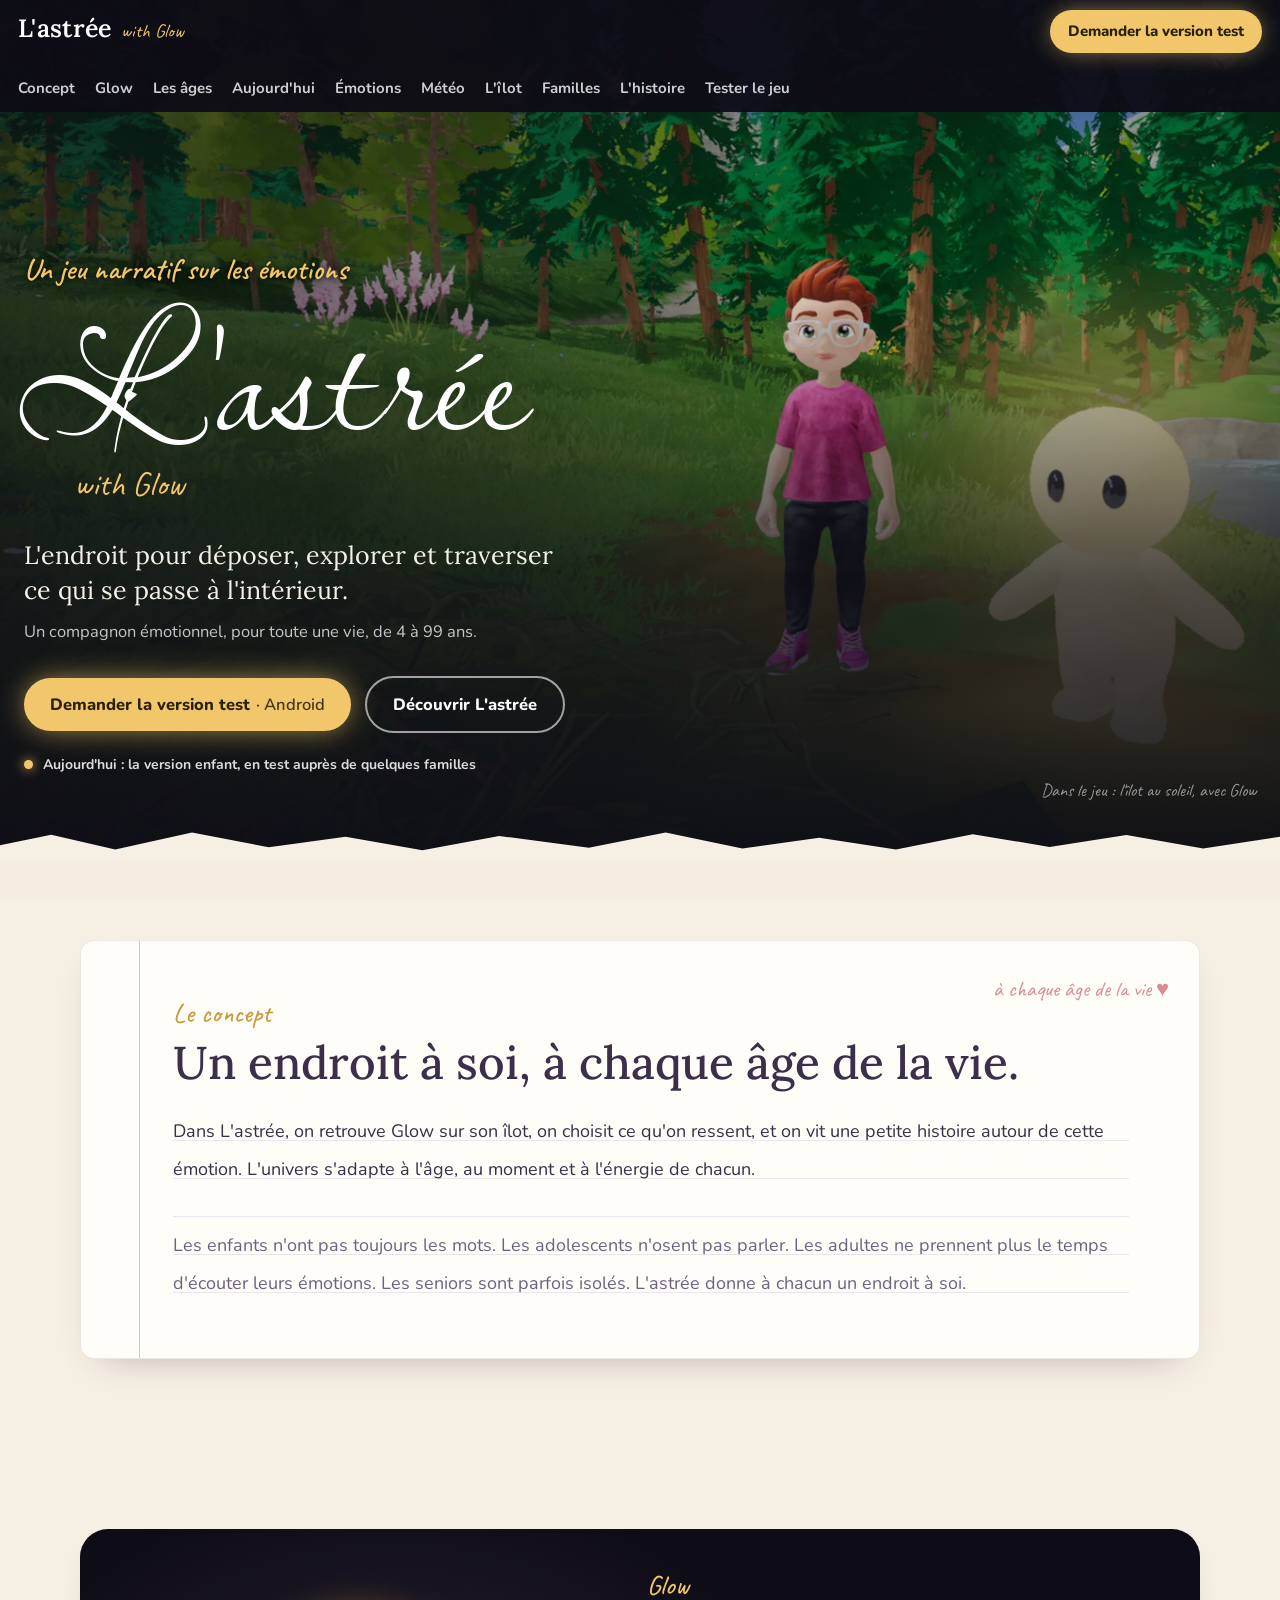
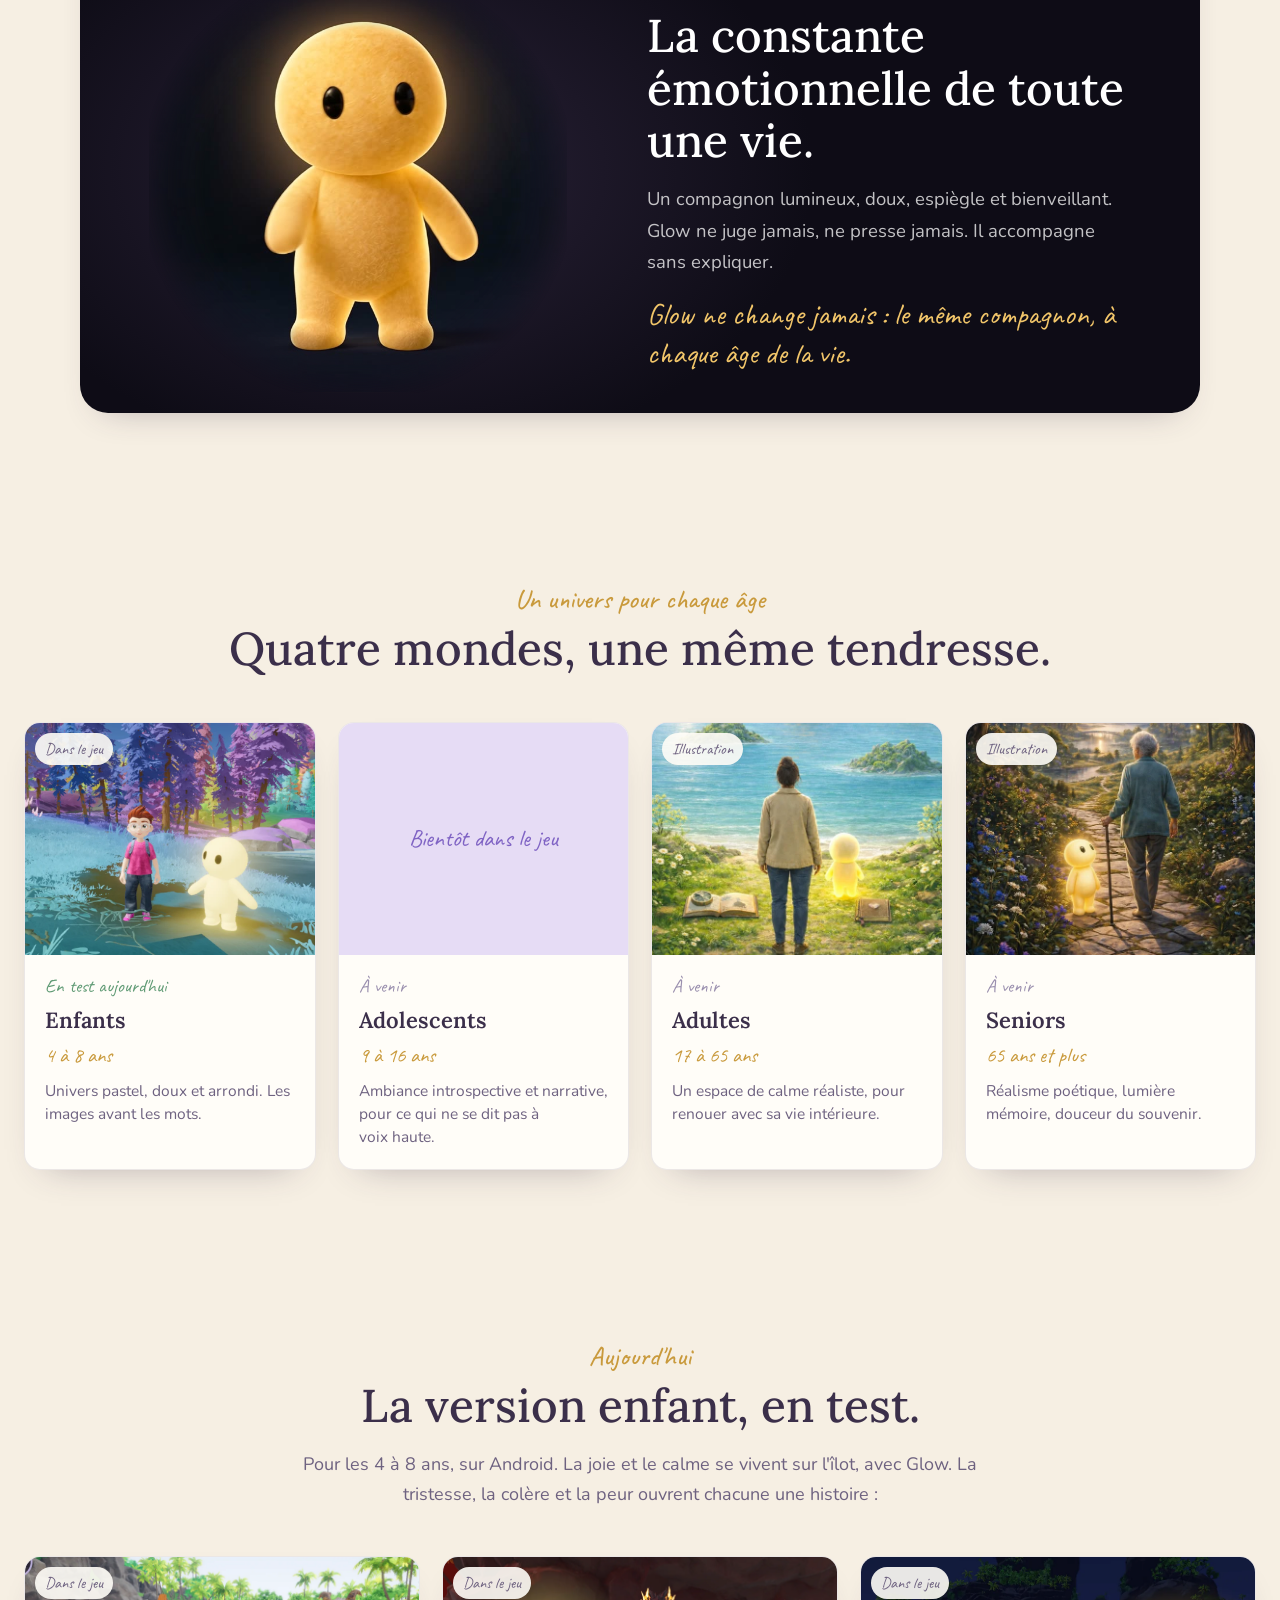
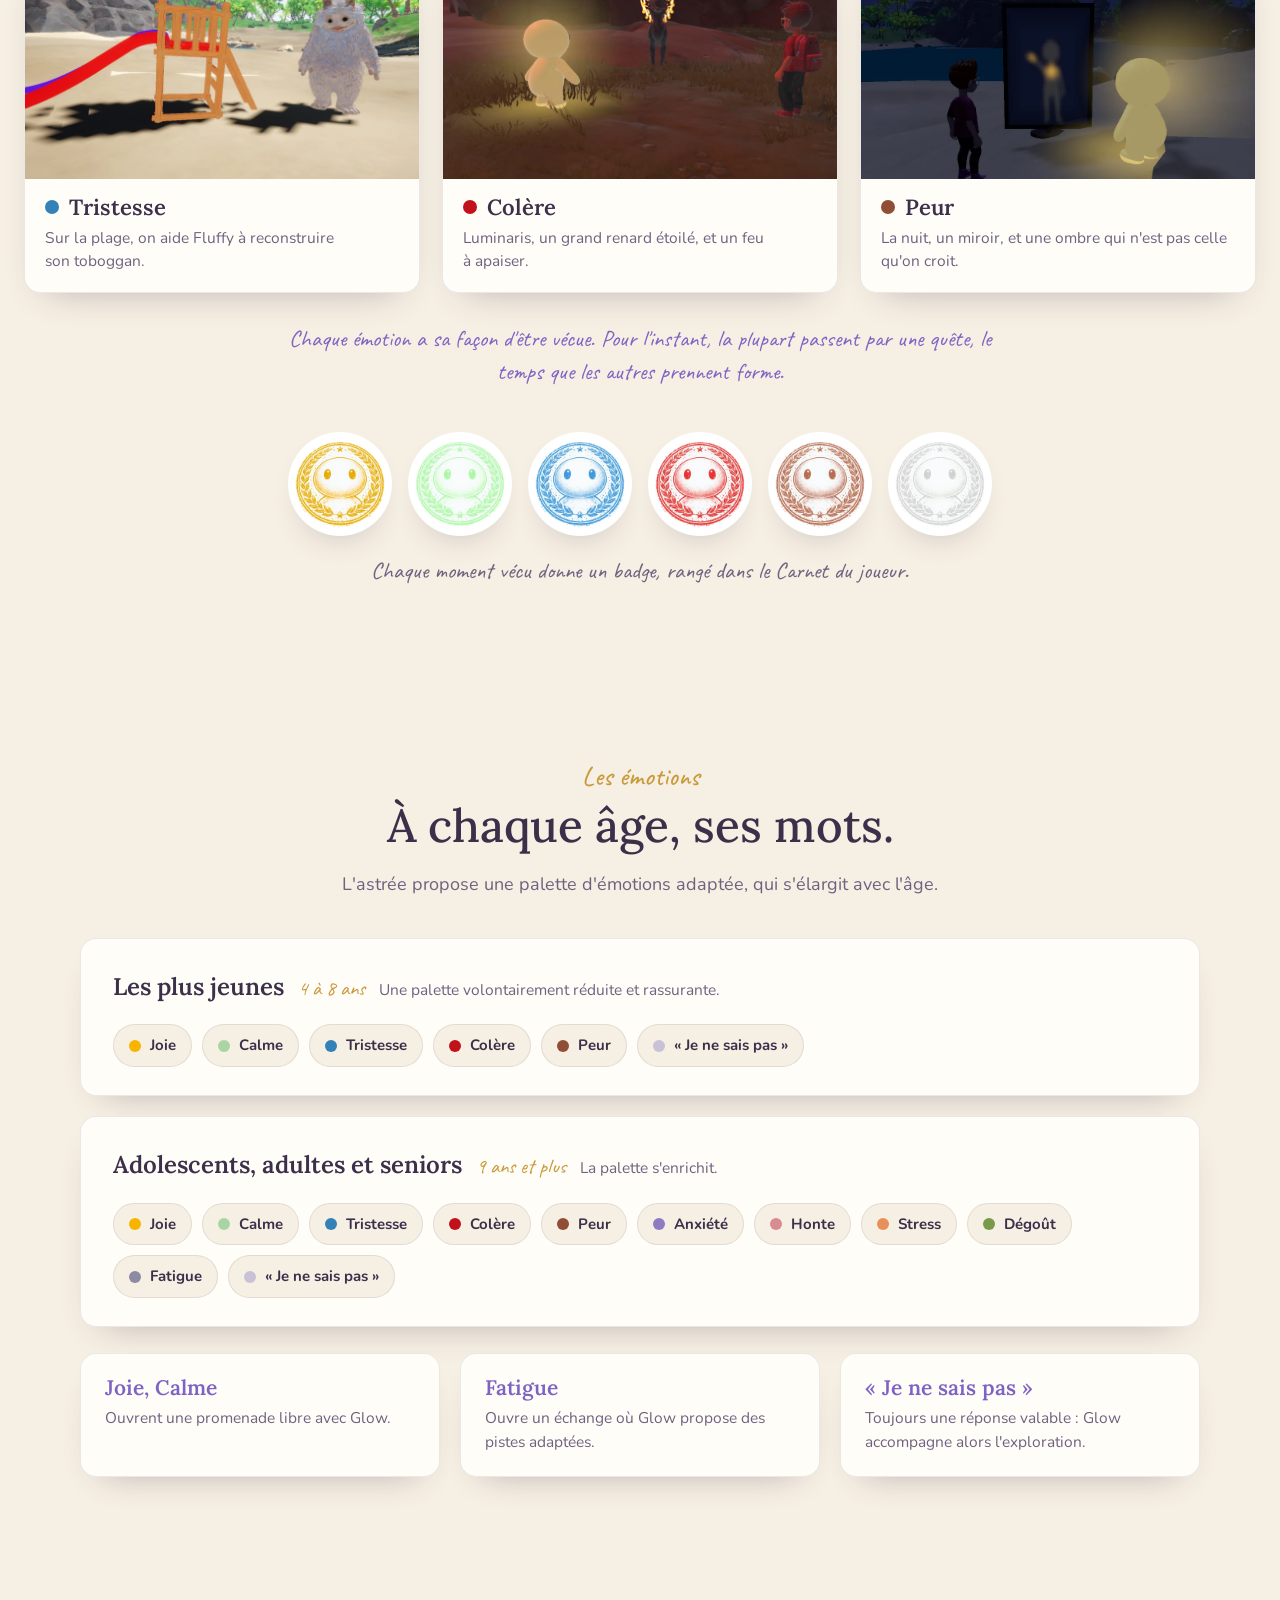
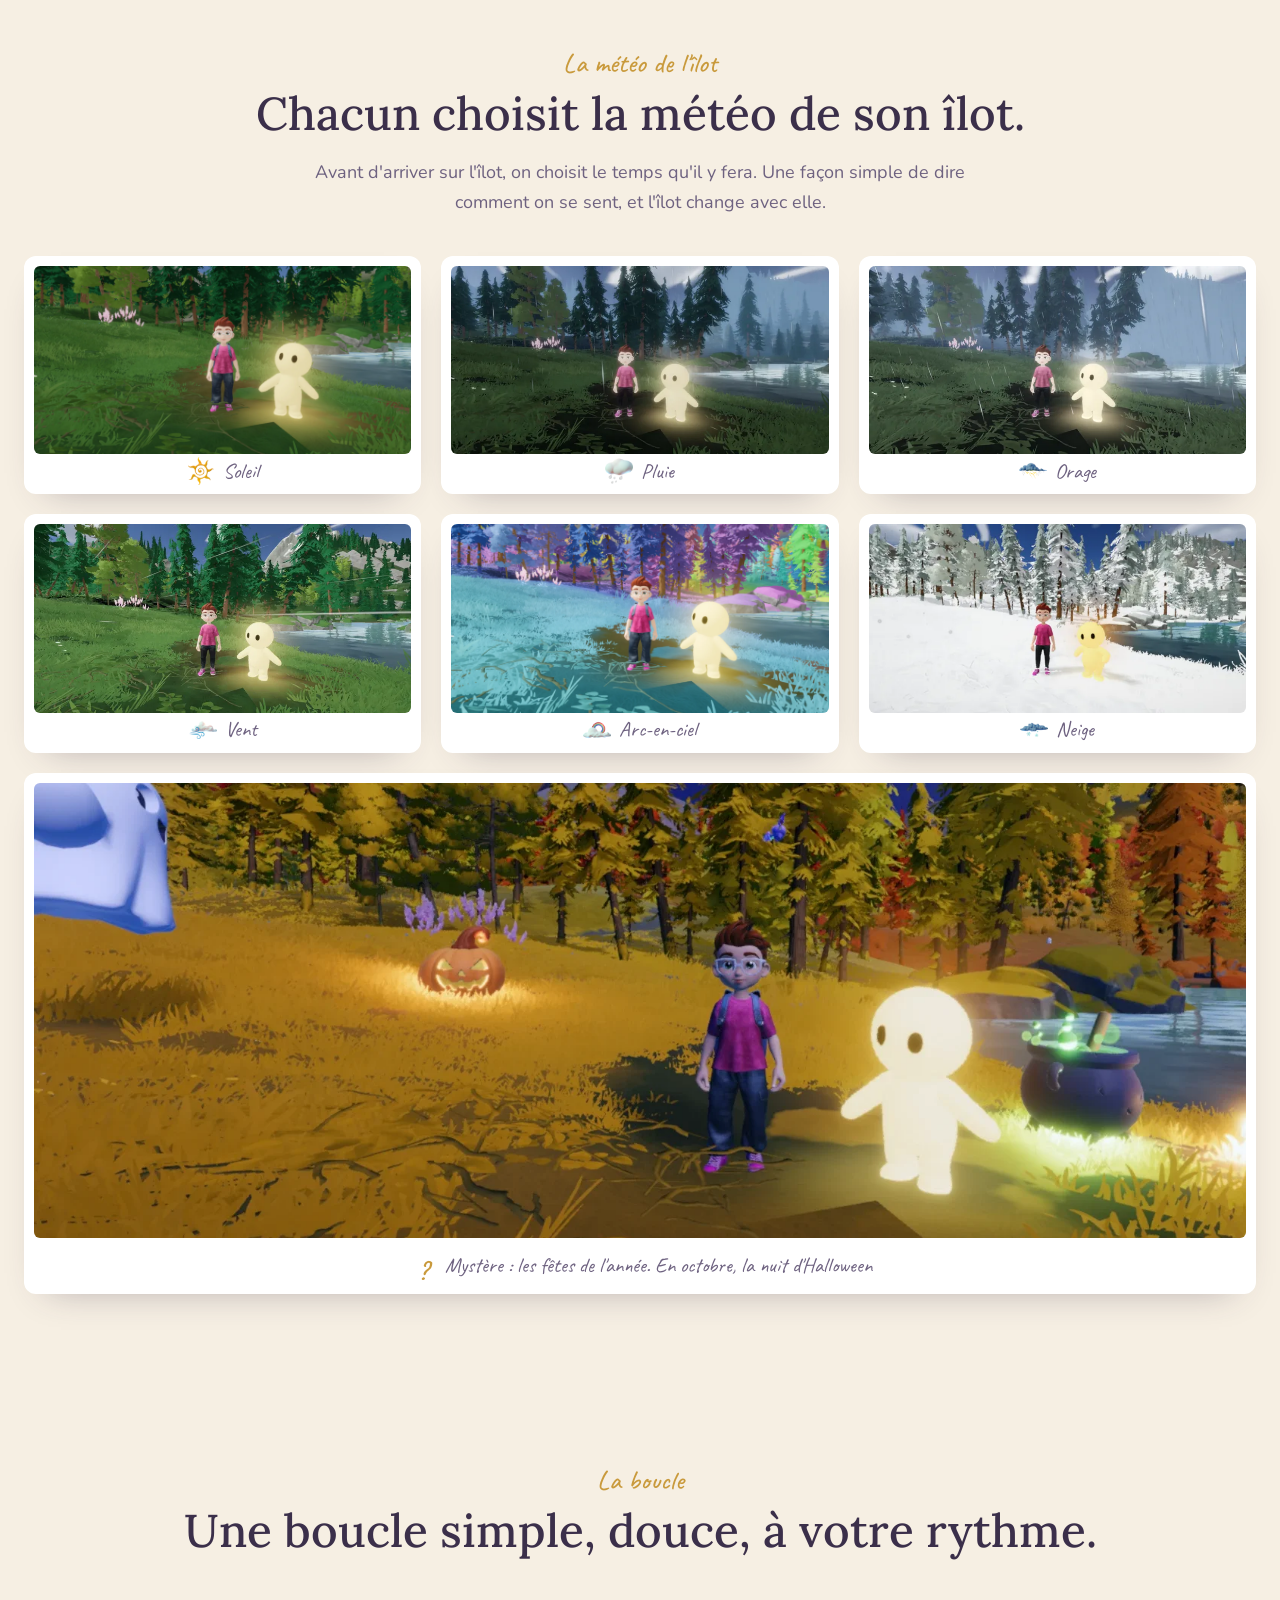
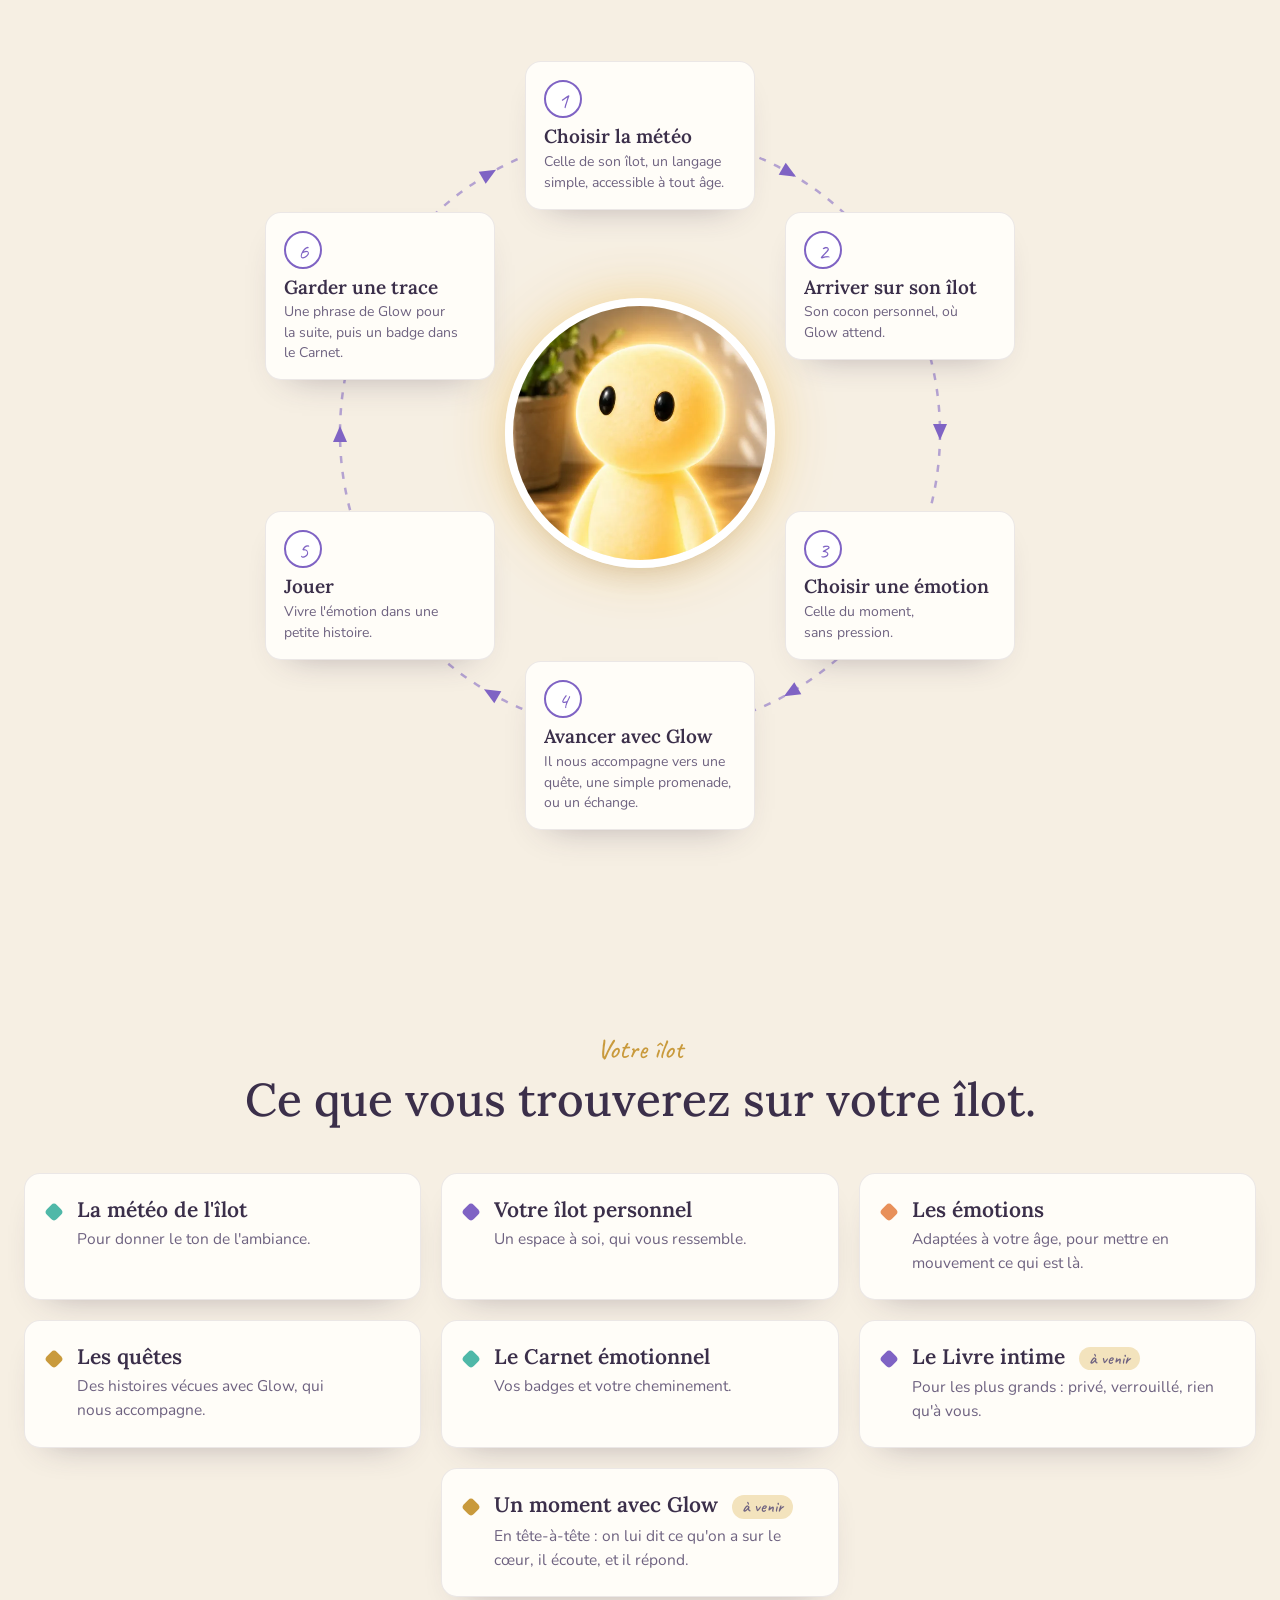
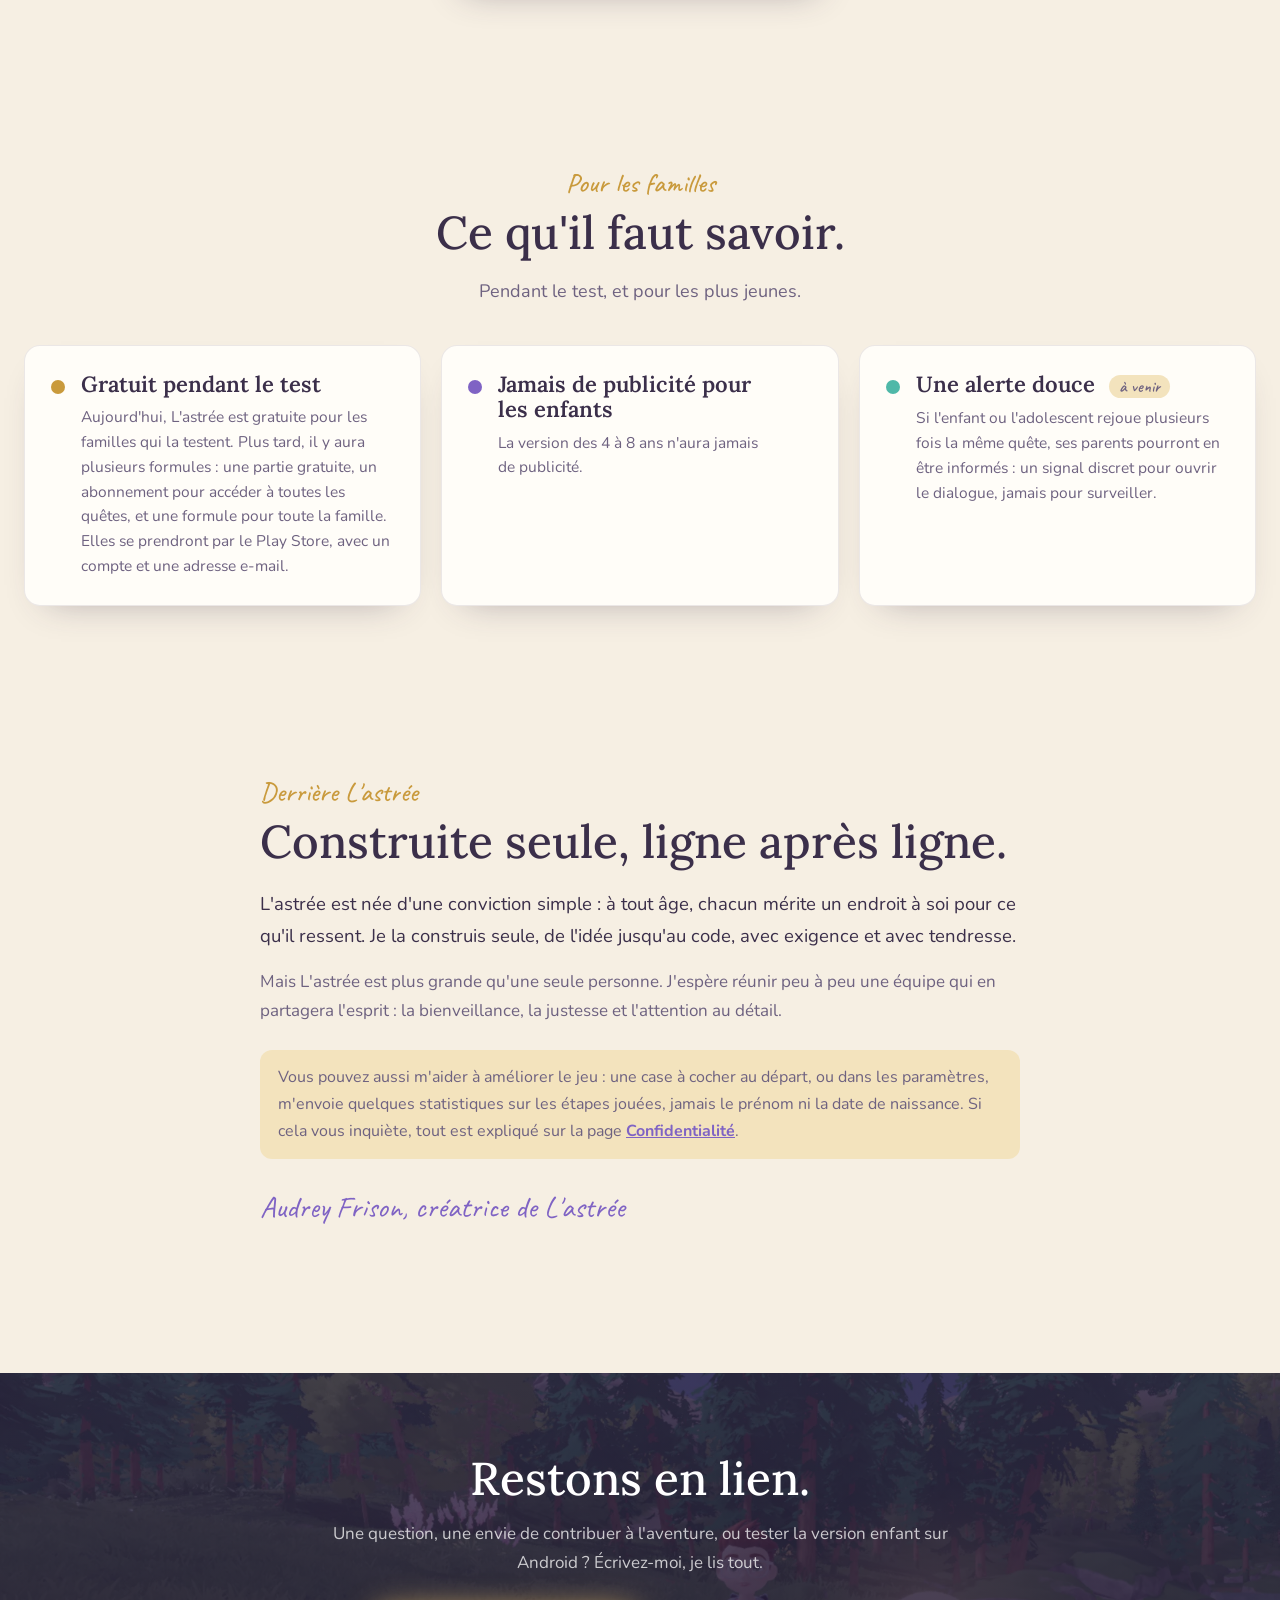
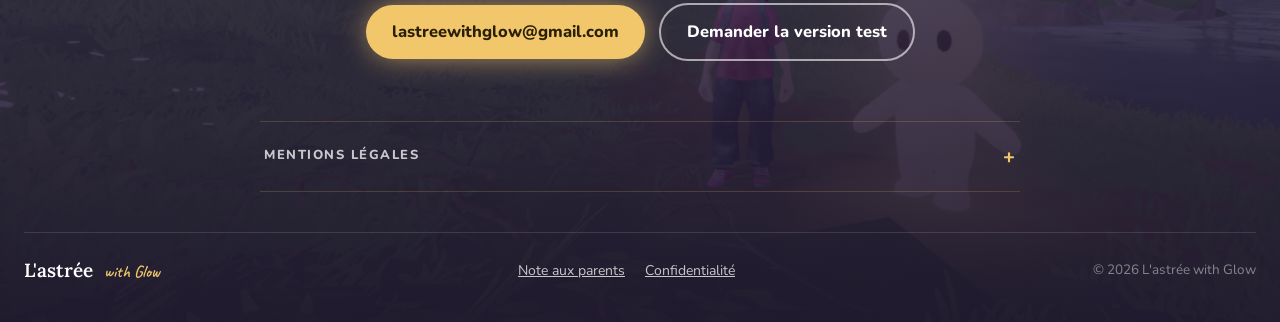
==== index.html @ dcb46d61 "Site L'astrée with Glow - première mise en ligne (26 octobre 2026) Co-Authored-By: Claude Opus 5.5 <" ====
<!doctype html>
<html lang="fr" class="jeu">
<head>
  <meta charset="utf-8">
  <meta name="viewport" content="width=device-width, initial-scale=1">
  <title>L'astrée with Glow</title>
  <meta name="description" content="L'astrée with Glow, un jeu narratif sur les émotions, de 4 à 99 ans. Aujourd'hui, la version pour les enfants de 4 à 8 ans est en test, sur Android.">
  <meta name="theme-color" content="#0e0c16">
  <link rel="icon" href="images/icone-32.png" sizes="32x32">
  <link rel="icon" href="images/icone-192.png" sizes="192x192">
  <link rel="apple-touch-icon" href="images/icone-180.png">
  <meta property="og:title" content="L'astrée with Glow">
  <meta property="og:description" content="L'endroit pour déposer, explorer et traverser ce qui se passe à l'intérieur.">
  <meta property="og:type" content="website">
  <link rel="stylesheet" href="style.css?v=2026-10-23t">
</head>
<body>
  <header class="menu-haut">
    <a class="marque" href="#top"><span class="point" aria-hidden="true"></span><span class="nom">L'astrée</span><span class="avec">with Glow</span></a>
    <nav aria-label="Sections de la page">
      <ul class="liens">
        <li><a href="#concept">Concept</a></li>
        <li><a href="#glow">Glow</a></li>
        <li><a href="#ages">Les âges</a></li>
        <li><a href="#aujourdhui">Aujourd'hui</a></li>
        <li><a href="#emotions">Émotions</a></li>
        <li><a href="#meteo">Météo</a></li>
        <li><a href="#ilot">L'îlot</a></li>
        <li><a href="#familles">Familles</a></li>
        <li><a href="#histoire">L'histoire</a></li>
        <li><a href="parents.html">Tester le jeu</a></li>
      </ul>
    </nav>
    <a class="appel-menu" href="parents.html">Demander la version test</a>
  </header>

  <section class="nuit" id="top">
    <div class="fond" aria-hidden="true"></div>
    <div class="voile" aria-hidden="true"></div>
    <div class="contenu">
      <p class="surtitre">Un jeu narratif sur les émotions</p>
      <h1>L'astrée</h1>
      <p class="avec-glow">with Glow</p>
      <p class="accroche">L'endroit pour déposer, explorer et traverser ce qui se passe à l'intérieur.</p>
      <p class="sous-titre">Un compagnon émotionnel, pour toute une vie, de 4 à 99 ans.</p>
      <div class="boutons boutons-tete">
        <a class="bouton or" href="parents.html">Demander la version test <span class="petit">· Android</span></a>
        <a class="bouton blanc" href="#concept">Découvrir L'astrée</a>
        <span class="etat"><i aria-hidden="true"></i>Aujourd'hui&nbsp;: la version enfant, en test auprès de quelques familles</span>
      </div>
      <p class="legende-nuit">Dans le jeu&nbsp;: l'îlot au soleil, avec Glow</p>
    </div>
    <div class="dechirure" aria-hidden="true"></div>
  </section>

  <main>
    <section class="section" id="concept">
      <div class="concept apparait">
        <p class="surtitre">Le concept</p>
        <h2>Un endroit à soi, à chaque âge de la vie.</h2>
        <p class="p1">Dans L'astrée, on retrouve Glow sur son îlot, on choisit ce qu'on ressent, et on vit une petite histoire autour de cette émotion. L'univers s'adapte à l'âge, au moment et à l'énergie de chacun.</p>
        <p class="p2">Les enfants n'ont pas toujours les mots. Les adolescents n'osent pas parler. Les adultes ne prennent plus le temps d'écouter leurs émotions. Les seniors sont parfois isolés. L'astrée donne à chacun un endroit à soi.</p>
      </div>
    </section>

    <section class="section" id="glow">
      <div class="deux-colonnes">
        <div class="orbe apparait">
          <div class="halo" aria-hidden="true"></div>
          <div class="rond">
            <video class="glow-video" autoplay muted loop playsinline preload="auto" poster="images/glow-danse-affiche.jpg" aria-label="Glow danse sur place">
              <source src="images/glow-danse.mp4" type="video/mp4">
            </video>
            <img class="glow-affiche" src="images/glow-danse-affiche.jpg" alt="Glow, un petit personnage jaune et lumineux" width="720" height="720">
          </div>
          <span class="eclat e1" aria-hidden="true"></span>
          <span class="eclat e2" aria-hidden="true"></span>
        </div>
        <div class="texte-glow apparait">
          <p class="surtitre">Glow</p>
          <h2>La constante émotionnelle de toute une vie.</h2>
          <p class="p1">Un compagnon lumineux, doux, espiègle et bienveillant. Glow ne juge jamais, ne presse jamais. Il&nbsp;accompagne sans expliquer.</p>
          <p class="citation">Glow ne change jamais&nbsp;: le&nbsp;même compagnon, à chaque âge de la&nbsp;vie.</p>
        </div>
      </div>
    </section>

    <section class="section" id="ages">
      <div class="entete-section apparait">
        <p class="surtitre">Un univers pour chaque âge</p>
        <h2>Quatre mondes, une même tendresse.</h2>
      </div>
      <div class="ages">
        <article class="age enfants apparait">
          <figure>
            <img src="images/age-enfants-centre.webp" alt="Dans le jeu : l'enfant et Glow sous l'arc-en-ciel, au milieu d'arbres de toutes les couleurs" width="800" height="640" loading="lazy">
            <figcaption>Dans le jeu</figcaption>
          </figure>
          <div class="corps">
            <span class="statut maintenant">En test aujourd'hui</span>
            <div class="nom">Enfants</div>
            <div class="tranche">4 à 8 ans</div>
            <p>Univers pastel, doux et arrondi. Les images avant les mots.</p>
          </div>
        </article>
        <article class="age ados apparait">
          <figure class="en-preparation">
            <span>Bientôt dans le jeu</span>
          </figure>
          <div class="corps">
            <span class="statut a-venir">À venir</span>
            <div class="nom">Adolescents</div>
            <div class="tranche">9 à 16 ans</div>
            <p>Ambiance introspective et narrative, pour ce qui ne se dit pas à voix haute.</p>
          </div>
        </article>
        <article class="age adultes apparait">
          <figure>
            <img src="images/age-adultes.webp" alt="Illustration : une adulte et Glow face à la mer, au soleil" width="600" height="510" loading="lazy">
            <figcaption>Illustration</figcaption>
          </figure>
          <div class="corps">
            <span class="statut a-venir">À venir</span>
            <div class="nom">Adultes</div>
            <div class="tranche">17 à 65 ans</div>
            <p>Un espace de calme réaliste, pour renouer avec sa vie intérieure.</p>
          </div>
        </article>
        <article class="age seniors apparait">
          <figure>
            <img src="images/age-seniors.webp" alt="Illustration : une femme âgée marche avec Glow sur un chemin, dans une lumière dorée" width="600" height="510" loading="lazy">
            <figcaption>Illustration</figcaption>
          </figure>
          <div class="corps">
            <span class="statut a-venir">À venir</span>
            <div class="nom">Seniors</div>
            <div class="tranche">65 ans et plus</div>
            <p>Réalisme poétique, lumière mémoire, douceur du souvenir.</p>
          </div>
        </article>
      </div>
    </section>

    <section class="section" id="aujourdhui">
      <div class="entete-section apparait">
        <p class="surtitre">Aujourd'hui</p>
        <h2>La version enfant, en test.</h2>
        <p class="intro">Pour les 4 à 8 ans, sur Android. La joie et le calme se vivent sur l'îlot, avec Glow. La tristesse, la colère et la peur ouvrent chacune une histoire&nbsp;:</p>
      </div>
      <div class="histoires">
        <article class="histoire apparait">
          <figure>
            <img src="images/jeu-fluffy-plage.webp" alt="Dans le jeu : Fluffy, sur la plage, près de son toboggan" width="1600" height="712" loading="lazy">
            <figcaption>Dans le jeu</figcaption>
          </figure>
          <div class="corps">
            <h3><span class="puce-emotion tristesse" aria-hidden="true"></span>Tristesse</h3>
            <p>Sur la plage, on aide Fluffy à reconstruire son toboggan.</p>
          </div>
        </article>
        <article class="histoire apparait">
          <figure>
            <img src="images/jeu-luminaris-nuit.webp" alt="Dans le jeu : la nuit rouge de la colère, Glow, l'enfant et Luminaris, le renard étoilé aux boules lumineuses" width="1600" height="712" loading="lazy">
            <figcaption>Dans le jeu</figcaption>
          </figure>
          <div class="corps">
            <h3><span class="puce-emotion colere" aria-hidden="true"></span>Colère</h3>
            <p>Luminaris, un grand renard étoilé, et un feu à apaiser.</p>
          </div>
        </article>
        <article class="histoire apparait">
          <figure>
            <img src="images/jeu-peur.webp" alt="Dans le jeu : la nuit sur une plage, l'enfant, Glow, et une ombre grise dans un grand miroir" width="960" height="540" loading="lazy">
            <figcaption>Dans le jeu</figcaption>
          </figure>
          <div class="corps">
            <h3><span class="puce-emotion peur" aria-hidden="true"></span>Peur</h3>
            <p>La nuit, un miroir, et une ombre qui n'est pas celle qu'on croit.</p>
          </div>
        </article>
      </div>
      <p class="phrase-quetes">Chaque émotion a sa façon d'être vécue. Pour l'instant, la plupart passent par une quête, le temps que les autres prennent forme.</p>
      <ul class="badges" aria-label="Les badges de la version enfant">
        <li><img src="images/badge-joie.webp" alt="Badge de la joie" width="240" height="240" loading="lazy"></li>
        <li><img src="images/badge-calme.webp" alt="Badge du calme" width="240" height="240" loading="lazy"></li>
        <li><img src="images/badge-tristesse.webp" alt="Badge de la tristesse" width="240" height="240" loading="lazy"></li>
        <li><img src="images/badge-colere.webp" alt="Badge de la colère" width="240" height="240" loading="lazy"></li>
        <li><img src="images/badge-peur.webp" alt="Badge de la peur" width="240" height="240" loading="lazy"></li>
        <li><img src="images/badge-je-ne-sais-pas.webp" alt="Badge de « je ne sais pas »" width="240" height="240" loading="lazy"></li>
      </ul>
      <p class="legende-badges">Chaque moment vécu donne un badge, rangé dans le Carnet du joueur.</p>
    </section>

    <section class="section" id="emotions">
      <div class="entete-section serre apparait">
        <p class="surtitre">Les émotions</p>
        <h2>À chaque âge, ses mots.</h2>
        <p class="intro">L'astrée propose une palette d'émotions adaptée, qui s'élargit avec l'âge.</p>
      </div>
      <div class="palettes">
        <div class="palette jeunes apparait">
          <div class="haut"><span class="nom">Les plus jeunes</span><span class="tranche">4 à 8 ans</span><span class="sous">Une palette volontairement réduite et rassurante.</span></div>
          <ul class="puces">
            <li class="e-joie">Joie</li><li class="e-calme">Calme</li><li class="e-tristesse">Tristesse</li><li class="e-colere">Colère</li><li class="e-peur">Peur</li><li class="e-sais-pas">«&nbsp;Je ne sais pas&nbsp;»</li>
          </ul>
        </div>
        <div class="palette tous apparait">
          <div class="haut"><span class="nom">Adolescents, adultes et seniors</span><span class="tranche">9 ans et plus</span><span class="sous">La palette s'enrichit.</span></div>
          <ul class="puces">
            <li class="e-joie">Joie</li><li class="e-calme">Calme</li><li class="e-tristesse">Tristesse</li><li class="e-colere">Colère</li><li class="e-peur">Peur</li><li class="e-anxiete">Anxiété</li><li class="e-honte">Honte</li><li class="e-stress">Stress</li><li class="e-degout">Dégoût</li><li class="e-fatigue">Fatigue</li><li class="e-sais-pas">«&nbsp;Je ne sais pas&nbsp;»</li>
          </ul>
        </div>
      </div>
      <div class="notes">
        <div class="note apparait"><h3>Joie, Calme</h3><p>Ouvrent une promenade libre avec Glow.</p></div>
        <div class="note apparait"><h3>Fatigue</h3><p>Ouvre un échange où Glow propose des pistes adaptées.</p></div>
        <div class="note apparait"><h3>«&nbsp;Je ne sais pas&nbsp;»</h3><p>Toujours une réponse valable&nbsp;: Glow accompagne alors l'exploration.</p></div>
      </div>
    </section>

    <section class="section" id="meteo">
      <div class="entete-section serre apparait">
        <p class="surtitre">La météo de l'îlot</p>
        <h2>Chacun choisit la météo de son îlot.</h2>
        <p class="intro">Avant d'arriver sur l'îlot, on choisit le temps qu'il y fera. Une façon simple de dire comment on se sent, et l'îlot change avec elle.</p>
      </div>
      <div class="meteos">
        <figure class="apparait">
          <img src="images/jeu-soleil-ilot.webp" alt="Sous le soleil, l'enfant et Glow près de la rivière" width="1600" height="1170" loading="lazy">
          <figcaption><img src="images/meteo-soleil.webp" alt="" width="160" height="160">Soleil</figcaption>
        </figure>
        <figure class="apparait">
          <img src="images/jeu-pluie-800.webp" srcset="images/jeu-pluie-800.webp 800w, images/jeu-pluie.webp 1400w" sizes="(min-width: 900px) 30vw, 100vw" alt="Sous la pluie, l'enfant et Glow près de la rivière" width="1400" height="624" loading="lazy">
          <figcaption><img src="images/meteo-pluie.webp" alt="" width="160" height="160">Pluie</figcaption>
        </figure>
        <figure class="apparait">
          <img src="images/jeu-orage-800.webp" srcset="images/jeu-orage-800.webp 800w, images/jeu-orage.webp 1400w" sizes="(min-width: 900px) 30vw, 100vw" alt="Sous l'orage, le ciel s'assombrit au-dessus de l'enfant et de Glow" width="1400" height="624" loading="lazy">
          <figcaption><img src="images/meteo-orage.webp" alt="" width="160" height="160">Orage</figcaption>
        </figure>
        <figure class="apparait">
          <img src="images/jeu-vent-800.webp" srcset="images/jeu-vent-800.webp 800w, images/jeu-vent.webp 1400w" sizes="(min-width: 900px) 30vw, 100vw" alt="Dans le vent, les arbres bougent autour de l'enfant et de Glow" width="1400" height="624" loading="lazy">
          <figcaption><img src="images/meteo-vent.webp" alt="" width="160" height="160">Vent</figcaption>
        </figure>
        <figure class="apparait">
          <img src="images/jeu-arc-en-ciel-ilot.webp" alt="Sous l'arc-en-ciel, chaque arbre prend une couleur vive" width="1600" height="1170" loading="lazy">
          <figcaption><img src="images/meteo-arc-en-ciel.webp" alt="" width="160" height="160">Arc-en-ciel</figcaption>
        </figure>
        <figure class="apparait">
          <img src="images/jeu-neige-700.webp" srcset="images/jeu-neige-700.webp 700w, images/jeu-neige.webp 1212w" sizes="(min-width: 900px) 30vw, 100vw" alt="Sous la neige, l'enfant et Glow entre les sapins blancs" width="1212" height="540" loading="lazy">
          <figcaption><img src="images/meteo-neige.webp" alt="" width="160" height="160">Neige</figcaption>
        </figure>
        <figure class="apparait mystere">
          <img src="images/jeu-mystere-halloween.webp" alt="La nuit d'Halloween sur l'îlot : arbres d'automne, ciel étoilé, Glow et l'enfant" width="1600" height="667" loading="lazy">
          <figcaption><span class="interrogation" aria-hidden="true">?</span>Mystère&nbsp;: les fêtes de l'année. En octobre, la nuit d'Halloween</figcaption>
        </figure>
      </div>
    </section>

    <section class="section" id="boucle">
      <div class="entete-section apparait">
        <p class="surtitre">La boucle</p>
        <h2>Une boucle simple, douce, à votre rythme.</h2>
      </div>
      <div class="cercle apparait">
        <svg class="anneau" viewBox="0 0 860 860" aria-hidden="true"><circle cx="430" cy="430" r="300" fill="none" stroke="#7f63c4" stroke-width="2.5" stroke-dasharray="7 9" opacity=".55"/><path d="M-9,-7 L7,0 L-9,7" transform="translate(580.0,170.2) rotate(30.0)" fill="#7f63c4"/><path d="M-9,-7 L7,0 L-9,7" transform="translate(730.0,430.0) rotate(90.0)" fill="#7f63c4"/><path d="M-9,-7 L7,0 L-9,7" transform="translate(580.0,689.8) rotate(150.0)" fill="#7f63c4"/><path d="M-9,-7 L7,0 L-9,7" transform="translate(280.0,689.8) rotate(210.0)" fill="#7f63c4"/><path d="M-9,-7 L7,0 L-9,7" transform="translate(130.0,430.0) rotate(270.0)" fill="#7f63c4"/><path d="M-9,-7 L7,0 L-9,7" transform="translate(280.0,170.2) rotate(330.0)" fill="#7f63c4"/></svg>
        <div class="coeur" aria-hidden="true"><img src="images/glow-velours-500.webp" alt="" width="500" height="750"></div>
        <ol class="boucle">
          <li class="pas-1"><div class="numero">1</div><h3>Choisir la météo</h3><p>Celle de son îlot, un langage simple, accessible à tout âge.</p></li>
          <li class="pas-2"><div class="numero">2</div><h3>Arriver sur son îlot</h3><p>Son cocon personnel, où Glow attend.</p></li>
          <li class="pas-3"><div class="numero">3</div><h3>Choisir une émotion</h3><p>Celle du moment, sans pression.</p></li>
          <li class="pas-4"><div class="numero">4</div><h3>Avancer avec Glow</h3><p>Il nous accompagne vers une quête, une simple promenade, ou un échange.</p></li>
          <li class="pas-5"><div class="numero">5</div><h3>Jouer</h3><p>Vivre l'émotion dans une petite histoire.</p></li>
          <li class="pas-6"><div class="numero">6</div><h3>Garder une trace</h3><p>Une phrase de Glow pour la suite, puis un badge dans le Carnet.</p></li>
        </ol>
      </div>
    </section>

    <section class="section" id="ilot">
      <div class="entete-section apparait">
        <p class="surtitre">Votre îlot</p>
        <h2>Ce que vous trouverez sur votre îlot.</h2>
      </div>
      <div class="ilot">
        <div class="element c-turquoise apparait"><span class="losange" aria-hidden="true"></span><div><h3>La météo de l'îlot</h3><p>Pour donner le ton de l'ambiance.</p></div></div>
        <div class="element c-lilas apparait"><span class="losange" aria-hidden="true"></span><div><h3>Votre îlot personnel</h3><p>Un espace à soi, qui vous ressemble.</p></div></div>
        <div class="element c-peche apparait"><span class="losange" aria-hidden="true"></span><div><h3>Les émotions</h3><p>Adaptées à votre âge, pour mettre en mouvement ce qui est là.</p></div></div>
        <div class="element c-or apparait"><span class="losange" aria-hidden="true"></span><div><h3>Les quêtes</h3><p>Des histoires vécues avec Glow, qui nous accompagne.</p></div></div>
        <div class="element c-turquoise apparait"><span class="losange" aria-hidden="true"></span><div><h3>Le Carnet émotionnel</h3><p>Vos badges et votre cheminement.</p></div></div>
        <div class="element c-lilas apparait"><span class="losange" aria-hidden="true"></span><div><h3>Le Livre intime <span class="mention-a-venir">à venir</span></h3><p>Pour les plus grands&nbsp;: privé, verrouillé, rien qu'à vous.</p></div></div>
        <div class="element moment c-or apparait"><span class="losange" aria-hidden="true"></span><div><h3>Un moment avec Glow <span class="mention-a-venir">à venir</span></h3><p>En tête-à-tête&nbsp;: on lui dit ce qu'on a sur le cœur, il écoute, et il répond.</p></div></div>
      </div>
    </section>

    <section class="section" id="familles">
      <div class="entete-section serre apparait">
        <p class="surtitre">Pour les familles</p>
        <h2>Ce qu'il faut savoir.</h2>
        <p class="intro">Pendant le test, et pour les plus jeunes.</p>
      </div>
      <div class="familles">
        <div class="famille c-or apparait"><span class="rond-couleur" aria-hidden="true"></span><div><h3>Gratuit pendant le test</h3><p>Aujourd'hui, L'astrée est gratuite pour les familles qui la testent. Plus tard, il y aura plusieurs formules&nbsp;: une partie gratuite, un abonnement pour accéder à toutes les quêtes, et une formule pour toute la famille. Elles se prendront par le Play Store, avec un compte et une adresse e-mail.</p></div></div>
        <div class="famille c-lilas apparait"><span class="rond-couleur" aria-hidden="true"></span><div><h3>Jamais de publicité pour les enfants</h3><p>La version des 4 à 8 ans n'aura jamais de publicité.</p></div></div>
        <div class="famille c-turquoise apparait"><span class="rond-couleur" aria-hidden="true"></span><div><h3>Une alerte douce <span class="mention-a-venir">à venir</span></h3><p>Si l'enfant ou l'adolescent rejoue plusieurs fois la même quête, ses parents pourront en être informés&nbsp;: un signal discret pour ouvrir le dialogue, jamais pour surveiller.</p></div></div>
      </div>
    </section>

    <section class="section" id="histoire">
      <div class="derriere">
        <div class="apparait">
          <p class="surtitre">Derrière L'astrée</p>
          <h2>Construite seule, ligne après ligne.</h2>
          <p class="p1">L'astrée est née d'une conviction simple&nbsp;: à tout âge, chacun mérite un endroit à soi pour ce qu'il ressent. Je la construis seule, de l'idée jusqu'au code, avec exigence et avec tendresse.</p>
          <p class="p2">Mais L'astrée est plus grande qu'une seule personne. J'espère réunir peu à peu une équipe qui en partagera l'esprit&nbsp;: la bienveillance, la justesse et l'attention au détail.</p>
          <p class="p3">Vous pouvez aussi m'aider à améliorer le jeu&nbsp;: une case à cocher au départ, ou dans les paramètres, m'envoie quelques statistiques sur les étapes jouées, jamais le prénom ni la date de naissance. Si cela vous inquiète, tout est expliqué sur la page <a href="confidentialite.html">Confidentialité</a>.</p>
          <div class="signature-bloc">
            <div>
              <p class="signature">Audrey Frison, créatrice de L'astrée</p>
            </div>
          </div>
        </div>
      </div>
    </section>
  </main>

  <footer class="pied" id="contact">
    <div class="fond" aria-hidden="true"></div><div class="voile" aria-hidden="true"></div>
    <div class="dedans">
      <div class="contact">
        <h2>Restons en lien.</h2>
        <p>Une question, une envie de contribuer à l'aventure, ou tester la version enfant sur Android&nbsp;? Écrivez-moi, je lis tout.</p>
        <div class="boutons">
          <a class="bouton plein" href="mailto:lastreewithglow@gmail.com">lastreewithglow@gmail.com</a>
          <a class="bouton contour" href="parents.html">Demander la version test</a>
        </div>
      </div>
      <details class="mentions" id="mentions">
        <summary><span>Mentions légales</span><span class="plus" aria-hidden="true">+</span></summary>
        <div class="contenu">
          <h3>Éditrice du site</h3>
          <p>Le présent site est édité par Audrey Frison. Contact&nbsp;: lastreewithglow@gmail.com.</p>
          <h3>Statut juridique</h3>
          <p>Projet en cours de structuration (SASU en formation). Les présentes mentions seront mises à jour lors de l'immatriculation de la société (raison sociale, SIREN/SIRET, siège social).</p>
          <h3>Contenus</h3>
          <p>«&nbsp;L'astrée with Glow&nbsp;», le personnage de Glow, les textes, les visuels et l'identité graphique du site appartiennent à Audrey Frison. Toute reproduction sans autorisation est interdite.</p>
          <h3>Hébergement</h3>
          <p>GitHub Pages, service de GitHub, Inc., 88 Colin P. Kelly Jr. Street, San Francisco, CA 94107, États-Unis.</p>
          <h3>Données personnelles</h3>
          <p>Ce site ne collecte aucune donnée personnelle, ne demande aucune adresse e-mail et ne dépose aucun cookie. GitHub, qui l'héberge, peut noter l'adresse IP des visiteurs (le numéro de leur connexion à internet), pour sa sécurité. Pour le jeu, voir la <a href="confidentialite.html">politique de confidentialité</a>.</p>
          <h3>Polices d'écriture</h3>
          <p>Les polices du site (Lora, Nunito, Caveat et Lavishly Yours) sont libres d'utilisation, sous licence SIL Open Font License.</p>
        </div>
      </details>
      <div class="bas-de-page">
        <span class="nom">L'astrée <span>with Glow</span></span>
        <ul>
          <li><a href="parents.html">Note aux parents</a></li>
          <li><a href="confidentialite.html">Confidentialité</a></li>
        </ul>
        <span class="droits">© 2026 L'astrée with Glow</span>
      </div>
    </div>
  </footer>
  <script src="lucioles.js?v=2026-10-23t"></script>
</body>
</html>
---- style.css ----
/* L'Astrée with Glow — feuille de style du site.
   Habillage « La nuit, puis le Carnet » (mélange F, choisi par Audrey le 22 octobre 2026) :
   une ouverture de nuit avec une image du jeu, puis un carnet de papier — logo en Lavishly Yours
   (la police du jeu), titres en Lora, mots à la main en Caveat, texte en Nunito.
   L'ancien habillage (nuit violette et lucioles) est gardé dans « Ancien habillage nuit lucioles/ ».
   Les polices sont servies par le site lui-même (aucun appel à Google). */

@font-face { font-family: "Lavishly Yours"; src: url("polices/LavishlyYours.woff2") format("woff2"); font-display: swap; }
@font-face { font-family: "Lora"; src: url("polices/Lora.woff2") format("woff2"); font-style: normal; font-weight: 400 700; font-display: swap; }
@font-face { font-family: "Lora"; src: url("polices/Lora-Italique.woff2") format("woff2"); font-style: italic; font-weight: 400 700; font-display: swap; }
@font-face { font-family: "Caveat"; src: url("polices/Caveat.woff2") format("woff2"); font-weight: 400 700; font-display: swap; }
@font-face { font-family: "Nunito"; src: url("polices/Nunito.woff2") format("woff2"); font-weight: 300 900; font-display: swap; }

:root {
  /* le papier */
  --papier: #f6efe3;
  --carte: #fffdf8;
  --encre: #3b2f4a;
  --encre-doux: #6e6280;
  --gris: #9a8fae;
  --bord: 1px solid rgba(59, 47, 74, 0.10);
  --ombre: 0 16px 36px -24px rgba(59, 47, 74, 0.45);
  /* la nuit */
  --nuit: #0e0c16;
  --nuit-texte: #f6f1e8;
  --nuit-doux: rgba(255, 255, 255, 0.75);
  /* les couleurs de L'Astrée */
  --lilas: #7f63c4;
  --lilas-pale: #e6dcf5;
  --or: #c99a3c;
  --or-vif: #f2c66a;
  --or-pale: #f3e3bd;
  --vert: #5f9a74;
  --vert-pale: #e0ebe1;
  --rose: #d98b94;
  --turquoise: #4fb8a8;
  --peche: #e8905a;
  /* les polices */
  --logo: "Lavishly Yours", cursive;
  --titres: "Lora", Georgia, serif;
  --main: "Caveat", cursive;
  --texte-police: "Nunito", system-ui, -apple-system, "Segoe UI", Roboto, sans-serif;
  /* les couleurs des émotions dans le jeu (EmotionManager) */
  --joie: #f7b500;
  --calme: #a8d5a2;
  --tristesse: #3481b8;
  --colere: #c1121c;
  --peur: #8f4e35;
}

*, *::before, *::after { box-sizing: border-box; }
html { scroll-behavior: smooth; scroll-padding-top: 90px; -webkit-text-size-adjust: 100%; }
body {
  margin: 0;
  background: var(--papier);
  color: var(--encre);
  font-family: var(--texte-police);
  font-size: 17.5px;
  line-height: 1.65;
  -webkit-font-smoothing: antialiased;
  text-rendering: optimizeLegibility;
  overflow-x: hidden;
}
/* le grain du papier */
body::before {
  content: ""; position: fixed; inset: 0; z-index: 0; pointer-events: none; opacity: 0.45;
  background-image: url("data:image/svg+xml,%3Csvg xmlns='http://www.w3.org/2000/svg' width='200' height='200'%3E%3Cfilter id='n'%3E%3CfeTurbulence type='fractalNoise' baseFrequency='.9' numOctaves='2' stitchTiles='stitch'/%3E%3CfeColorMatrix values='0 0 0 0 .4 0 0 0 0 .33 0 0 0 0 .2 0 0 0 .08 0'/%3E%3C/filter%3E%3Crect width='200' height='200' filter='url(%23n)'/%3E%3C/svg%3E");
}
::selection { background: rgba(127, 99, 196, 0.25); }
a { color: inherit; }
img, video { max-width: 100%; height: auto; display: block; }
a:focus-visible, button:focus-visible, summary:focus-visible { outline: 2px solid var(--lilas); outline-offset: 3px; border-radius: 8px; }
.ciel, .lucioles { display: none; }

@keyframes apparaitre { from { opacity: 0; transform: translateY(24px); } to { opacity: 1; transform: none; } }
@keyframes respirer { 0%, 100% { transform: scale(1); } 50% { transform: scale(1.04); } }
.apparait { animation: apparaitre 0.9s ease both; }
@supports (animation-timeline: view()) {
  .apparait { animation-timeline: view(); animation-range: entry 0% cover 30%; }
}
@media (prefers-reduced-motion: reduce) {
  html { scroll-behavior: auto; }
  *, *::before, *::after { animation: none !important; }
  .glow-video { display: none; }
  .glow-affiche { display: block !important; }
}

/* ---------- Les petits mots communs ---------- */
.surtitre { font-family: var(--main); font-weight: 500; font-size: 27px; line-height: 1.2; color: var(--or); margin: 0 0 8px; }
h1, h2, h3 { font-family: var(--titres); font-weight: 500; line-height: 1.15; margin: 0; }
h2 { font-size: clamp(32px, 4.4vw, 50px); }
h3 { font-size: 21px; font-weight: 600; }
.intro { max-width: 720px; margin: 16px auto 0; color: var(--encre-doux); font-size: 18px; line-height: 1.7; }
.entete-section { text-align: center; max-width: 780px; margin: 0 auto 46px; }
.entete-section.serre { margin-bottom: 38px; }
.mention-a-venir { display: inline-block; vertical-align: middle; margin-left: 8px; padding: 2px 10px; border-radius: 999px; font-family: var(--main); font-size: 17px; color: var(--encre-doux); background: var(--or-pale); }

/* ---------- Les boutons ---------- */
.bouton { display: inline-flex; align-items: center; gap: 6px; padding: 13px 26px; border-radius: 999px; font-weight: 800; font-size: 16.5px; text-decoration: none; transition: transform 0.15s, background 0.2s; }
.bouton:hover { transform: translateY(-2px); }
.bouton .petit { font-weight: 600; opacity: 0.85; }
.bouton.plein { background: var(--lilas); color: #fff; box-shadow: 0 10px 24px -12px rgba(127, 99, 196, 0.8); }
.bouton.contour { background: #fff; color: var(--lilas); border: 2px solid var(--lilas); }
.bouton.or { background: var(--or-vif); color: #2a2008; box-shadow: 0 0 30px -4px rgba(242, 198, 106, 0.8); }
.bouton.blanc { background: transparent; color: #fff; border: 2px solid rgba(255, 255, 255, 0.6); }
.bouton.blanc:hover { border-color: #fff; }
.boutons { display: flex; gap: 14px; flex-wrap: wrap; align-items: center; }

/* ---------- Le menu ---------- */
.menu-haut {
  position: fixed; top: 0; left: 0; right: 0; z-index: 50;
  display: flex; align-items: center; justify-content: space-between; gap: 12px 24px;
  padding: 14px 38px;
  background: linear-gradient(180deg, rgba(14, 12, 22, 0.85), rgba(14, 12, 22, 0));
  transition: background 0.3s;
}
.menu-haut.pose { background: rgba(14, 12, 22, 0.94); -webkit-backdrop-filter: blur(12px); backdrop-filter: blur(12px); }
.marque { display: flex; align-items: baseline; gap: 10px; text-decoration: none; flex: none; }
.marque .point { display: none; }
.marque .nom { font-family: var(--logo); font-size: 36px; line-height: 1; color: #fff; text-shadow: 0 0 18px rgba(242, 198, 106, 0.45); }
.marque .avec { font-family: var(--main); font-size: 19px; color: var(--or-vif); }
.liens { display: flex; align-items: center; gap: 22px; margin: 0; padding: 0; list-style: none; }
.liens a { font-size: 15px; font-weight: 700; color: rgba(255, 255, 255, 0.8); text-decoration: none; white-space: nowrap; transition: color 0.2s; }
.liens a:hover, .liens a[aria-current="page"] { color: #fff; }
.appel-menu { flex: none; display: inline-flex; align-items: center; padding: 9px 18px; border-radius: 999px; font-size: 15px; font-weight: 800; text-decoration: none; color: #2a2008; background: var(--or-vif); box-shadow: 0 0 24px -4px rgba(242, 198, 106, 0.7); }
.appel-menu:hover { filter: brightness(1.06); }

@media (max-width: 1299px) {
  .menu-haut { flex-wrap: wrap; padding: 10px 18px 0; background: rgba(14, 12, 22, 0.94); }
  .menu-haut > nav { order: 3; flex: 1 0 100%; min-width: 0; margin: 0 -18px; }
  .liens { width: 100%; padding: 8px 18px 10px; overflow-x: auto; gap: 20px; scrollbar-width: none; }
  .liens::-webkit-scrollbar { display: none; }
  html { scroll-padding-top: 116px; }
}
@media (max-width: 420px) {
  .marque .avec { display: none; }
  .marque .nom { font-size: 30px; }
  .appel-menu { padding: 8px 13px; font-size: 13px; }
}

/* ---------- La nuit : l'ouverture de l'accueil ---------- */
.nuit {
  position: relative; z-index: 1; overflow: hidden;
  min-height: clamp(640px, 100vh, 860px); display: grid; align-items: end;
  background: var(--nuit); color: var(--nuit-texte);
}
.nuit .fond { position: absolute; inset: 0; background: #0e0c16 url("images/jeu-nuit-halloween-ouverture.webp") 25% 62% / cover no-repeat; }
.nuit .voile { position: absolute; inset: 0; background: linear-gradient(180deg, rgba(14, 12, 22, 0.35) 0%, rgba(14, 12, 22, 0.05) 35%, rgba(14, 12, 22, 0.78) 72%, rgba(14, 12, 22, 0.96) 100%); }
.nuit .contenu { position: relative; max-width: 1160px; margin: 0 auto; padding: 150px 24px 84px; width: 100%; }
.nuit .surtitre { color: var(--or-vif); }
.nuit h1 { font-family: var(--logo); font-weight: 400; font-size: clamp(96px, 14vw, 190px); line-height: 0.9; margin-left: -8px; color: #fff; text-shadow: 0 0 50px rgba(242, 198, 106, 0.5); }
.nuit .avec-glow { font-family: var(--main); font-size: 34px; color: var(--or-vif); margin: 0 0 26px 50px; }
.nuit .accroche { font-family: var(--titres); max-width: 560px; font-size: clamp(21px, 2.4vw, 25px); line-height: 1.4; margin: 0 0 10px; }
.nuit .sous-titre { color: var(--nuit-doux); max-width: 520px; margin: 0 0 30px; font-size: 16.5px; }
.nuit .etat { flex-basis: 100%; display: inline-flex; align-items: center; gap: 10px; font-size: 14px; font-weight: 700; color: rgba(255, 255, 255, 0.85); margin-top: 6px; }
.nuit .etat i { width: 9px; height: 9px; border-radius: 50%; background: var(--or-vif); box-shadow: 0 0 12px var(--or-vif); flex: none; }
.nuit .legende-nuit { position: absolute; right: 24px; bottom: 54px; margin: 0; font-family: var(--main); font-size: 18px; color: rgba(255, 255, 255, 0.55); }
.nuit .dechirure { position: absolute; left: 0; right: 0; bottom: -2px; height: 42px; background: var(--papier); clip-path: polygon(0 60%, 4% 35%, 9% 70%, 15% 30%, 21% 65%, 27% 40%, 33% 72%, 39% 38%, 46% 66%, 52% 30%, 58% 68%, 64% 42%, 70% 70%, 76% 34%, 82% 64%, 88% 36%, 94% 68%, 100% 40%, 100% 100%, 0 100%); }
@media (max-width: 640px) {
  .nuit .contenu { padding: 130px 16px 70px; }
  .nuit .avec-glow { margin-left: 24px; font-size: 28px; }
  .nuit .legende-nuit { display: none; }
  .nuit .etat { margin-left: 0; }
}

/* ---------- Les sections du carnet ---------- */
main { position: relative; z-index: 2; max-width: 1160px; margin: 0 auto; padding: 0 24px; }
@media (max-width: 640px) { main { padding: 0 16px; } }
.section { padding: 80px 0 90px; }
@media (max-width: 640px) { .section { padding: 56px 0 60px; } }

/* Le concept : une page de cahier */
.concept {
  position: relative; max-width: 980px; margin: 0 auto;
  background: var(--carte); border: var(--bord); border-radius: 14px; box-shadow: var(--ombre);
  padding: 56px 70px 56px 92px;
}
.concept::before { content: ""; position: absolute; left: 58px; top: 0; bottom: 0; width: 1px; background: rgba(217, 139, 148, 0.55); }
.concept::after { content: "à chaque âge de la vie ♥"; position: absolute; right: 30px; top: 30px; font-family: var(--main); font-size: 22px; color: var(--rose); }
.concept h2 { font-size: clamp(30px, 4vw, 46px); }
.concept .p1, .concept .p2 { max-width: none; margin: 22px 0 0; font-size: 18px; line-height: 38px; background-image: repeating-linear-gradient(180deg, transparent 0 37px, rgba(127, 99, 196, 0.16) 37px 38px); background-position: 0 -9px; }
.concept .p2 { color: var(--encre-doux); margin: 0; padding-top: 38px; }
@media (max-width: 640px) { .concept { padding: 36px 20px 36px 60px; } .concept::after { display: none; } .concept .p1, .concept .p2 { line-height: 1.7; } }

/* Glow */
.deux-colonnes { display: grid; grid-template-columns: 0.8fr 1.2fr; gap: 60px; align-items: center; }
@media (max-width: 819px) { .deux-colonnes { grid-template-columns: 1fr; gap: 36px; } }
.orbe { position: relative; width: min(340px, 78vw); aspect-ratio: 1 / 1; margin: 0 auto; }
.orbe .halo { position: absolute; inset: -8%; border-radius: 50%; background: radial-gradient(circle, rgba(242, 198, 106, 0.35), transparent 70%); animation: respirer 5s ease-in-out infinite; }
.orbe .rond { position: absolute; inset: 0; border-radius: 50%; overflow: hidden; background: #0b1020; border: 10px solid #fff; box-shadow: var(--ombre); }
.orbe video, .orbe img { width: 100%; height: 100%; object-fit: cover; }
.glow-affiche { display: none; }
.orbe .eclat { display: none; }
.texte-glow h2 { margin-bottom: 16px; }
.texte-glow .p1 { font-size: 18.5px; line-height: 1.7; margin: 0 0 16px; }
.citation { font-family: var(--main); font-size: 30px; line-height: 1.3; color: var(--lilas); margin: 0; }

/* Les âges : des cartes droites */
.ages { display: grid; grid-template-columns: repeat(4, 1fr); gap: 22px; }
@media (max-width: 999px) { .ages { grid-template-columns: repeat(2, 1fr); } }
.age { display: flex; flex-direction: column; background: var(--carte); border: var(--bord); border-radius: 16px; overflow: hidden; box-shadow: var(--ombre); transition: transform 0.2s; }
.age:hover { transform: translateY(-5px); }
.age figure { margin: 0; position: relative; aspect-ratio: 4 / 3.2; overflow: hidden; display: grid; place-items: center; background: var(--lilas-pale); }
.age figure img { width: 100%; height: 100%; object-fit: cover; }
.age figure.en-preparation span { font-family: var(--main); font-size: 24px; color: var(--lilas); }
.age figcaption { position: absolute; right: 10px; bottom: 10px; padding: 3px 10px; border-radius: 999px; font-family: var(--main); font-size: 16px; color: var(--encre-doux); background: rgba(255, 253, 248, 0.9); }
.age .corps { padding: 16px 20px 20px; }
.age .nom { font-family: var(--titres); font-weight: 600; font-size: 22px; }
.age .tranche { font-family: var(--main); font-size: 21px; color: var(--or); }
.age p { margin: 6px 0 0; font-size: 15.5px; line-height: 1.5; color: var(--encre-doux); }
.statut { display: block; font-family: var(--main); font-size: 19px; color: var(--vert); }
.statut.a-venir { color: var(--gris); }
@media (max-width: 559px) {
  .ages { grid-template-columns: 1fr; gap: 14px; }
  .age { flex-direction: row; align-items: flex-start; }
  .age figure { flex: none; width: 124px; aspect-ratio: 4 / 3.4; margin: 12px 0 12px 12px; border-radius: 10px; }
  .age figcaption { display: none; }
  .age .corps { padding: 12px 16px 14px; }
}

/* Aujourd'hui : les histoires */
.histoires { display: grid; grid-template-columns: repeat(3, 1fr); gap: 22px; }
@media (max-width: 899px) { .histoires { grid-template-columns: 1fr; max-width: 560px; margin: 0 auto; } }
.histoire { background: var(--carte); border: var(--bord); border-radius: 16px; overflow: hidden; box-shadow: var(--ombre); }
.histoire figure { margin: 0; position: relative; aspect-ratio: 16 / 9; overflow: hidden; }
.histoire figure img { width: 100%; height: 100%; object-fit: cover; }
.histoire figcaption { position: absolute; right: 10px; bottom: 10px; padding: 3px 10px; border-radius: 999px; font-family: var(--main); font-size: 16px; color: var(--encre-doux); background: rgba(255, 253, 248, 0.9); }
.histoire .corps { padding: 16px 20px 20px; }
.histoire h3 { display: flex; align-items: center; gap: 10px; font-size: 22px; }
.histoire p { margin: 6px 0 0; font-size: 15.5px; line-height: 1.5; color: var(--encre-doux); }
.puce-emotion { flex: none; width: 14px; height: 14px; border-radius: 50%; }
.puce-emotion.tristesse { background: var(--tristesse); }
.puce-emotion.colere { background: var(--colere); }
.puce-emotion.peur { background: var(--peur); }
.badges { display: flex; justify-content: center; flex-wrap: wrap; gap: 16px; margin: 44px 0 0; padding: 0; list-style: none; }
.badges img { width: 104px; background: #fff; border-radius: 50%; padding: 6px; box-shadow: var(--ombre); }
@media (max-width: 640px) { .badges img { width: 78px; } }
.legende-badges { text-align: center; font-family: var(--main); font-size: 23px; color: var(--encre-doux); margin: 16px 0 0; }

/* Dans le jeu : une bande de nuit */
.nuit-bande { position: relative; background: var(--nuit); color: var(--nuit-texte); margin: 40px calc(50% - 50vw) 0; padding: 80px 24px 90px; }
.nuit-bande .dedans { max-width: 1112px; margin: 0 auto; }
.nuit-bande .surtitre { color: var(--or-vif); }
.nuit-bande h2 { color: #fff; }
.nuit-bande .intro { color: var(--nuit-doux); }
.galerie { display: grid; grid-template-columns: repeat(2, 1fr); gap: 16px; }
@media (max-width: 819px) { .galerie { grid-template-columns: 1fr; } }
.galerie figure { margin: 0; position: relative; border-radius: 12px; overflow: hidden; box-shadow: 0 20px 40px -20px rgba(0, 0, 0, 0.8); }
.galerie img { width: 100%; aspect-ratio: 16 / 8; object-fit: cover; }
.galerie figcaption { position: absolute; left: 14px; bottom: 12px; font-family: var(--main); font-size: 22px; color: #fff; text-shadow: 0 2px 8px rgba(0, 0, 0, 0.8); }

/* Les émotions : les palettes */
.palettes { display: flex; flex-direction: column; gap: 20px; }
.palette { background: var(--carte); border: var(--bord); border-radius: 16px; box-shadow: var(--ombre); padding: 28px 32px; }
@media (max-width: 640px) { .palette { padding: 22px 20px; } }
.palette .haut { display: flex; flex-wrap: wrap; align-items: baseline; gap: 6px 14px; }
.palette .nom { font-family: var(--titres); font-weight: 600; font-size: 24px; }
.palette .tranche { font-family: var(--main); font-size: 21px; color: var(--or); }
.palette .sous { font-size: 15.5px; color: var(--encre-doux); }
.puces { display: flex; flex-wrap: wrap; gap: 10px; margin: 18px 0 0; padding: 0; list-style: none; }
.puces li { display: inline-flex; align-items: center; gap: 9px; padding: 8px 15px; border-radius: 999px; font-weight: 700; font-size: 15px; background: var(--papier); border: var(--bord); }
.puces li::before { content: ""; width: 12px; height: 12px; border-radius: 50%; background: var(--couleur, var(--lilas)); }
.e-joie { --couleur: #f7b500; } .e-calme { --couleur: #a8d5a2; } .e-tristesse { --couleur: #3481b8; }
.e-colere { --couleur: #c1121c; } .e-peur { --couleur: #8f4e35; } .e-anxiete { --couleur: #8e7cc3; }
.e-honte { --couleur: #d98b94; } .e-stress { --couleur: #e8905a; } .e-degout { --couleur: #7a9a4b; }
.e-fatigue { --couleur: #8d8aa3; } .e-sais-pas { --couleur: #c9c2d6; }
.notes { display: grid; grid-template-columns: repeat(3, 1fr); gap: 20px; margin-top: 26px; }
@media (max-width: 899px) { .notes { grid-template-columns: 1fr; } }
.note { padding: 22px 24px; border-radius: 16px; background: var(--carte); border: var(--bord); box-shadow: var(--ombre); }
.note h3 { margin: 0 0 6px; font-size: 21px; color: var(--lilas); }
.note p { margin: 0; font-size: 15.5px; line-height: 1.55; color: var(--encre-doux); }

/* La météo */
.icones-meteo { display: flex; justify-content: center; gap: 12px; flex-wrap: wrap; margin: 0 0 30px; padding: 0; list-style: none; }
.icones-meteo li { width: 116px; text-align: center; font-family: var(--main); font-size: 21px; color: var(--encre-doux); background: #fff; border-radius: 16px; padding: 12px 8px 6px; border: var(--bord); }
.icones-meteo img { width: 64px; margin: 0 auto 2px; }
@media (max-width: 640px) { .icones-meteo li { width: 86px; } .icones-meteo img { width: 48px; } }
.meteos { display: grid; grid-template-columns: repeat(3, 1fr); gap: 20px; }
@media (max-width: 899px) { .meteos { grid-template-columns: repeat(2, 1fr); } }
@media (max-width: 559px) { .meteos { grid-template-columns: 1fr; } }
.meteos figure { margin: 0; position: relative; background: #fff; padding: 10px 10px 40px; border-radius: 12px; box-shadow: var(--ombre); }
.meteos figure > img { border-radius: 6px; aspect-ratio: 16 / 8; object-fit: cover; width: 100%; }
.meteos figcaption { position: absolute; bottom: 6px; left: 0; right: 0; display: flex; align-items: center; justify-content: center; gap: 8px; font-family: var(--main); font-size: 21px; color: var(--encre-doux); }
.meteos figcaption img { width: 28px; }

/* La boucle : six cartes (le cercle de l'ancien habillage n'est plus dessiné) */
.cercle { position: relative; }
.cercle .anneau, .cercle .coeur { display: none; }
.boucle { display: grid; grid-template-columns: repeat(3, 1fr); gap: 20px; margin: 0; padding: 0; list-style: none; }
@media (max-width: 899px) { .boucle { grid-template-columns: repeat(2, 1fr); } }
@media (max-width: 559px) { .boucle { grid-template-columns: 1fr; gap: 14px; } }
.boucle li { background: var(--carte); border: var(--bord); border-radius: 16px; padding: 24px 22px; box-shadow: var(--ombre); }
.boucle .numero { width: 44px; height: 44px; border-radius: 50%; border: 2px solid var(--lilas); display: grid; place-items: center; font-family: var(--main); font-size: 26px; color: var(--lilas); background: #fff; margin-bottom: 12px; }
.boucle h3 { margin: 0 0 4px; font-size: 21px; }
.boucle p { margin: 0; font-size: 15.5px; line-height: 1.55; color: var(--encre-doux); }

/* L'îlot */
.ilot { display: grid; grid-template-columns: repeat(3, 1fr); gap: 20px; }
@media (max-width: 899px) { .ilot { grid-template-columns: repeat(2, 1fr); } }
@media (max-width: 559px) { .ilot { grid-template-columns: 1fr; gap: 14px; } }
.element { display: flex; gap: 16px; padding: 24px 22px; border-radius: 16px; background: var(--carte); border: var(--bord); box-shadow: var(--ombre); }
.losange { flex: none; width: 14px; height: 14px; margin-top: 7px; border-radius: 4px; transform: rotate(45deg); background: var(--c); }
.element h3 { margin: 0 0 5px; font-size: 21px; }
.element p { margin: 0; font-size: 15.5px; line-height: 1.55; color: var(--encre-doux); }
.c-turquoise { --c: #4fb8a8; } .c-lilas { --c: #7f63c4; } .c-peche { --c: #e8905a; } .c-or { --c: #c99a3c; }

/* Les familles */
.familles { display: grid; grid-template-columns: repeat(3, 1fr); gap: 20px; }
@media (max-width: 899px) { .familles { grid-template-columns: 1fr; } }
.famille { display: flex; gap: 16px; padding: 26px; border-radius: 16px; background: var(--carte); border: var(--bord); box-shadow: var(--ombre); }
.famille .rond-couleur { flex: none; width: 14px; height: 14px; margin-top: 8px; border-radius: 50%; background: var(--c); }
.famille h3 { margin: 0 0 8px; font-size: 22px; }
.famille p { margin: 0; font-size: 15.5px; line-height: 1.6; color: var(--encre-doux); }
.famille a { color: var(--lilas); font-weight: 700; }

/* Derrière L'Astrée */
.derriere { display: grid; grid-template-columns: 0.8fr 1.2fr; gap: 60px; align-items: center; }
@media (max-width: 819px) { .derriere { grid-template-columns: 1fr; gap: 36px; } }
.derriere .portrait { max-width: 380px; margin: 0 auto; background: #fff; padding: 12px 12px 14px; box-shadow: var(--ombre); transform: rotate(-2deg); }
.derriere .portrait img { width: 100%; aspect-ratio: 3 / 4; object-fit: cover; }
.derriere h2 { margin-bottom: 20px; }
.derriere .p1 { font-size: 18.5px; line-height: 1.7; margin: 0 0 16px; }
.derriere .p2 { font-size: 17px; line-height: 1.7; color: var(--encre-doux); margin: 0 0 24px; }
.signature { font-family: var(--main); font-size: 30px; color: var(--lilas); margin: 0; }

/* ---------- Le pied : la nuit revient ---------- */
.pied { position: relative; z-index: 2; margin-top: 50px; background: var(--nuit); color: var(--nuit-texte); }
.pied .dedans { max-width: 1160px; margin: 0 auto; padding: 80px 24px 36px; }
@media (max-width: 640px) { .pied .dedans { padding: 56px 16px 28px; } }
.contact { text-align: center; max-width: 620px; margin: 0 auto; }
.contact .bulle { display: inline-block; width: 44px; height: 44px; border-radius: 50%; background: radial-gradient(circle at 42% 38%, #fff6d6, var(--or-vif) 55%, rgba(242, 198, 106, 0.2)); box-shadow: 0 0 36px 6px rgba(242, 198, 106, 0.5); margin-bottom: 20px; }
.contact h2 { margin: 0 0 14px; color: #fff; }
.contact p { margin: 0 0 26px; font-size: 17px; line-height: 1.7; color: var(--nuit-doux); }
.contact .boutons { justify-content: center; }
.contact .bouton.plein { background: var(--or-vif); color: #2a2008; box-shadow: 0 0 30px -4px rgba(242, 198, 106, 0.8); }
.contact .bouton.contour { background: transparent; color: #fff; border-color: rgba(255, 255, 255, 0.6); }
.mentions { max-width: 760px; margin: 60px auto 0; border-top: 1px solid rgba(242, 198, 106, 0.18); border-bottom: 1px solid rgba(242, 198, 106, 0.18); }
.mentions summary { list-style: none; cursor: pointer; display: flex; align-items: center; justify-content: space-between; padding: 18px 4px; font-size: 13px; font-weight: 800; letter-spacing: 1.5px; text-transform: uppercase; color: var(--nuit-doux); }
.mentions summary::-webkit-details-marker { display: none; }
.mentions summary .plus { color: var(--or-vif); font-size: 20px; transition: transform 0.2s; }
.mentions[open] summary .plus { transform: rotate(45deg); }
.mentions .contenu { padding: 4px 4px 26px; }
.mentions h3 { margin: 0 0 5px; font-family: var(--texte-police); font-size: 12px; font-weight: 800; letter-spacing: 1px; text-transform: uppercase; color: var(--or-vif); }
.mentions p { margin: 0 0 16px; font-size: 14.5px; line-height: 1.65; color: var(--nuit-doux); }
.mentions a { color: #fff; }
.bas-de-page { display: flex; flex-wrap: wrap; align-items: center; justify-content: space-between; gap: 14px 24px; margin-top: 40px; padding-top: 22px; border-top: 1px solid rgba(255, 255, 255, 0.12); }
.bas-de-page .nom { font-family: var(--logo); font-size: 26px; color: #fff; }
.bas-de-page .nom span { font-family: var(--main); font-size: 17px; color: var(--or-vif); margin-left: 6px; }
.bas-de-page ul { display: flex; flex-wrap: wrap; gap: 6px 20px; margin: 0; padding: 0; list-style: none; font-size: 14px; }
.bas-de-page a { color: var(--nuit-doux); }
.bas-de-page a:hover { color: #fff; }
.bas-de-page .droits { font-size: 13.5px; color: rgba(255, 255, 255, 0.45); }

/* ---------- Les pages intérieures : parents, confidentialité ---------- */
body.interne { background: linear-gradient(180deg, var(--nuit) 0, var(--nuit) 420px, var(--papier) 420px); }
body.interne .menu-haut { background: rgba(14, 12, 22, 0.94); }
.page { position: relative; z-index: 2; max-width: 860px; margin: 0 auto; padding: 150px 24px 40px; }
@media (max-width: 1299px) { .page { padding-top: 150px; } }
@media (max-width: 640px) { .page { padding: 136px 16px 24px; } }
.page-tete { display: grid; grid-template-columns: auto 1fr; gap: 28px; align-items: center; margin-bottom: 36px; color: var(--nuit-texte); min-height: 190px; }
.page-tete.seul { grid-template-columns: 1fr; text-align: center; }
@media (max-width: 559px) { .page-tete { grid-template-columns: 1fr; justify-items: center; text-align: center; gap: 18px; } }
.page-tete .vignette { width: clamp(110px, 22vw, 150px); aspect-ratio: 1 / 1; border-radius: 50%; overflow: hidden; border: 8px solid #fff; box-shadow: 0 0 50px -6px rgba(242, 198, 106, 0.7); }
.page-tete .vignette img { width: 100%; height: 100%; object-fit: cover; }
.page-tete .surtitre { color: var(--or-vif); }
.page-tete h1 { font-size: clamp(36px, 5vw, 56px); color: #fff; }
.page-tete .intro, .page-tete .maj { color: var(--nuit-doux); margin: 10px 0 0; }
.page-tete .maj { font-size: 14.5px; }
.bloc { position: relative; margin: 0 0 20px; padding: 28px 32px; border-radius: 16px; background: var(--carte); border: var(--bord); box-shadow: var(--ombre); --c: var(--lilas); }
@media (max-width: 640px) { .bloc { padding: 22px 18px; } }
.bloc h2 { display: flex; align-items: center; gap: 12px; font-size: clamp(22px, 3vw, 28px); margin: 0 0 14px; }
.bloc .rond-couleur { flex: none; width: 14px; height: 14px; border-radius: 50%; background: var(--c); }
.bloc p { margin: 0 0 12px; font-size: 16.5px; line-height: 1.7; }
.bloc p:last-child { margin-bottom: 0; }
.bloc a { color: var(--lilas); font-weight: 700; }
.bloc .doux { color: var(--encre-doux); font-family: var(--main); font-size: 21px; }
.pas, .liste { margin: 0; padding: 0 0 0 26px; font-size: 16.5px; line-height: 1.7; }
.pas li, .liste li { margin: 0 0 10px; padding-left: 4px; }
.pas li::marker { font-family: var(--main); font-size: 22px; color: var(--lilas); font-weight: 600; }
.liste li::marker { color: var(--or); }
.liste.non { list-style: none; padding-left: 0; display: grid; grid-template-columns: repeat(2, 1fr); gap: 8px 20px; }
@media (max-width: 559px) { .liste.non { grid-template-columns: 1fr; } }
.liste.non li { display: flex; align-items: center; gap: 10px; margin: 0; }
.liste.non li::before { content: "✕"; flex: none; width: 24px; height: 24px; border-radius: 50%; display: grid; place-items: center; font-size: 12px; font-weight: 900; color: #fff; background: var(--rose); }
.encadre { margin-top: 16px; padding: 16px 20px; border-radius: 12px; background: var(--or-pale); border-left: 4px solid var(--or); font-size: 16px; line-height: 1.65; }
.bloc .signature { margin-top: 14px; }
.en-bref { display: grid; grid-template-columns: repeat(3, 1fr); gap: 14px; margin: 0 0 24px; padding: 0; list-style: none; }
@media (max-width: 819px) { .en-bref { grid-template-columns: 1fr; } }
.en-bref li { display: flex; gap: 12px; padding: 18px 20px; border-radius: 14px; background: var(--carte); border: var(--bord); box-shadow: var(--ombre); font-weight: 700; font-size: 15.5px; line-height: 1.5; }
.en-bref .rond-couleur { flex: none; width: 14px; height: 14px; margin-top: 5px; border-radius: 50%; background: var(--c); }
.sommaire { display: flex; flex-wrap: wrap; gap: 8px; margin: 0 0 24px; padding: 0; list-style: none; }
.sommaire a { display: inline-block; padding: 7px 14px; border-radius: 999px; font-family: var(--main); font-size: 19px; color: var(--lilas); background: #fff; border: 1.5px solid var(--lilas); text-decoration: none; }
.sommaire a:hover { background: var(--lilas); color: #fff; }
.tableau { width: 100%; border-collapse: collapse; margin: 6px 0 16px; font-size: 15.5px; }
.tableau th, .tableau td { text-align: left; padding: 10px 12px; border-bottom: 1px solid rgba(59, 47, 74, 0.12); vertical-align: top; }
.tableau th { font-family: var(--main); font-size: 20px; font-weight: 600; color: var(--or); }


/* ---------- Retours d'Audrey du 22 octobre 2026 au soir ---------- */
/* 1. l'ouverture au soleil */
.nuit .fond { background: #0e0c16 url("images/jeu-soleil-ouverture.webp") 30% 70% / cover no-repeat; } /* capture Unity 3840 px, sans interface */
.nuit .voile { background: linear-gradient(180deg, rgba(14, 12, 22, 0.25) 0%, rgba(14, 12, 22, 0.05) 30%, rgba(14, 12, 22, 0.72) 68%, rgba(14, 12, 22, 0.95) 100%); }
/* 2. plus de cursive pour « L'Astrée » */
.nuit h1 { font-family: var(--titres); font-weight: 500; font-size: clamp(66px, 9vw, 128px); line-height: 1; letter-spacing: -2px; margin-left: -4px; text-shadow: 0 4px 40px rgba(0, 0, 0, 0.6); }
.nuit .avec-glow { margin-left: 6px; }
.marque .nom { font-family: var(--titres); font-weight: 600; font-size: 25px; letter-spacing: 0.3px; text-shadow: none; }
.bas-de-page .nom { font-family: var(--titres); font-weight: 600; font-size: 19px; }
@media (max-width: 420px) { .marque .nom { font-size: 22px; } }
/* 4. et 5. moins de vide sur les côtés, les titres sur une ligne */
main, .nuit .contenu, .pied .dedans { max-width: 1400px; }
.entete-section { max-width: 1000px; }
h2 { font-size: clamp(32px, 4vw, 46px); }
.concept { max-width: 1120px; }
.deux-colonnes, .derriere, .palettes, .notes { max-width: 1120px; margin-left: auto; margin-right: auto; }
.notes { margin-top: 26px; }
/* 6. l'étiquette ne cache plus Glow */
.age figcaption, .histoire figcaption { right: auto; bottom: auto; left: 10px; top: 10px; }
/* 8. les tuiles météo comme dans le jeu : verre sombre, liseré lilas */
.icones-meteo li { background: rgba(24, 18, 44, 0.84); border: 2px solid #b89cf0; color: #fff; border-radius: 18px; box-shadow: 0 0 18px -6px rgba(184, 156, 240, 0.9), var(--ombre); }
.icones-meteo .interrogation { display: grid; place-items: center; width: 64px; height: 64px; margin: 0 auto 2px; font-family: var(--main); font-weight: 700; font-size: 54px; line-height: 1; color: var(--or-vif); text-shadow: 0 0 16px rgba(242, 198, 106, 0.8); }
.meteos .interrogation { display: inline-grid; place-items: center; width: 28px; height: 28px; font-family: var(--main); font-weight: 700; font-size: 26px; color: var(--or); }
.meteos figure.mystere { grid-column: 1 / -1; padding-bottom: 12px; }
.meteos figure.mystere figcaption { position: static; margin-top: 10px; flex-wrap: wrap; }
.meteos figure.mystere > img { aspect-ratio: 16 / 6; }
/* 10. la boucle est un cercle, avec des flèches */
@media (min-width: 900px) {
  .cercle { position: relative; width: 860px; max-width: 100%; aspect-ratio: 1 / 1; margin: 0 auto; }
  .cercle .anneau { display: block; position: absolute; inset: 0; width: 100%; height: 100%; }
  .cercle .coeur { display: block; position: absolute; left: 50%; top: 50%; width: 180px; height: 180px; transform: translate(-50%, -50%); border-radius: 50%; overflow: hidden; border: 8px solid #fff; box-shadow: 0 0 60px -8px rgba(242, 198, 106, 0.9), var(--ombre); }
  .cercle .coeur img { width: 100%; height: 100%; object-fit: cover; }
  .cercle .boucle { position: absolute; inset: 0; display: block; margin: 0; }
  .cercle .boucle li { position: absolute; width: 230px; padding: 18px 18px 16px; }
  .cercle .boucle .numero { width: 38px; height: 38px; font-size: 23px; margin-bottom: 8px; }
  .cercle .boucle h3 { font-size: 19px; }
  .cercle .boucle p { font-size: 14px; line-height: 1.45; }
  .cercle .pas-1 { left: 36.63%; top: 6.74%; }
  .cercle .pas-2 { left: 66.84%; top: 24.19%; }
  .cercle .pas-3 { left: 66.84%; top: 59.07%; }
  .cercle .pas-4 { left: 36.63%; top: 76.51%; }
  .cercle .pas-5 { left: 6.42%; top: 59.07%; }
  .cercle .pas-6 { left: 6.42%; top: 24.19%; }
}
@media (max-width: 899px) {
  .boucle { grid-template-columns: 1fr; max-width: 520px; margin: 0 auto; gap: 34px; }
  .boucle li { position: relative; }
  .boucle li:not(:last-child)::after { content: ""; position: absolute; left: 50%; bottom: -26px; width: 14px; height: 14px; border-right: 2.5px solid var(--lilas); border-bottom: 2.5px solid var(--lilas); transform: translateX(-50%) rotate(45deg); }
}
/* 12. le pied : une image du jeu, voilée de violet */
.pied { overflow: hidden; }
.pied .fond { position: absolute; inset: 0; background: url("images/jeu-pied.webp") 50% 60% / cover no-repeat; }
.pied .voile { position: absolute; inset: 0; background: linear-gradient(180deg, rgba(48, 36, 70, 0.86), rgba(30, 22, 46, 0.95)); }
.pied .dedans { position: relative; }


/* ---------- Retours d'Audrey du 22 octobre 2026, deuxième tournée ---------- */
/* 1. Glow plus grand */
.orbe { width: min(480px, 86vw); }
.orbe .rond img, .orbe .rond video { transform: scale(1.18); }
@media (min-width: 820px) { .deux-colonnes { grid-template-columns: 1fr 1.1fr; } } /* sur téléphone, une seule colonne : la règle sans media query forçait deux colonnes et élargissait la page */
/* 2. le titre comme dans le jeu : la police du jeu, blanc, une lumière qui passe et qui pulse */
.nuit h1 { font-family: var(--logo); font-weight: 400; font-size: clamp(96px, 14vw, 190px); line-height: 0.9; letter-spacing: 0; margin-left: -8px; text-shadow: none;
  background: linear-gradient(100deg, #fff 0%, #fff 44%, #fff3c4 50%, #fff 56%, #fff 100%); background-size: 320% 100%; background-position: 120% 0;
  -webkit-background-clip: text; background-clip: text; color: transparent; -webkit-text-fill-color: transparent;
  animation: reflet 8s linear infinite, pulsation 4.5s ease-in-out infinite; }
@keyframes reflet { 0% { background-position: 120% 0; } 45% { background-position: -120% 0; } 100% { background-position: -120% 0; } }
@keyframes pulsation { 0%, 100% { filter: drop-shadow(0 0 14px rgba(242, 198, 106, 0.45)); } 50% { filter: drop-shadow(0 0 34px rgba(242, 198, 106, 0.95)); } }
.nuit .avec-glow { margin-left: 50px; }
@media (max-width: 640px) { .nuit .avec-glow { margin-left: 24px; } }
/* 5. Glow plus gros au centre de la boucle */
@media (min-width: 900px) {
  .cercle .coeur { width: 270px; height: 270px; }
  .cercle .coeur img { object-position: 50% 42%; }
}
/* 7. le moment avec Glow, sous le Carnet */
@media (min-width: 900px) { .element.moment { grid-column: 2; } }
/* 8. la photo d'Audrey */
.derriere .portrait { transform: rotate(-1.5deg); padding-bottom: 10px; }
.derriere .portrait img { aspect-ratio: 6 / 7; object-position: 50% 20%; }
.derriere .credit { margin: 10px 0 0; font-family: var(--main); font-size: 19px; color: var(--encre-doux); text-align: right; }


/* ---------- Retours d'Audrey du 22 octobre 2026, troisième tournée ---------- */
/* 1. l'enfant et Glow à droite, le côté du texte assombri, le surtitre lisible */
.nuit .fond { background-size: auto 125%; background-position: calc(50% + 270px) 70%; } /* calé sur le centre de l'écran : l'enfant et Glow restent à droite du texte, quelle que soit la largeur */
@media (min-width: 1800px) { .nuit .fond { background-size: auto 140%; } }
@media (min-width: 2100px) { .nuit .fond { background-size: auto 165%; } }
@media (min-width: 2600px) { .nuit .fond { background-size: auto 200%; } }
@media (max-width: 640px) { .nuit .fond { background-size: cover; background-position: 55% 70%; } }
.nuit .voile { background:
  linear-gradient(90deg, rgba(14, 12, 22, 0.62) 0%, rgba(14, 12, 22, 0.35) 38%, rgba(14, 12, 22, 0) 62%),
  linear-gradient(180deg, rgba(14, 12, 22, 0.3) 0%, rgba(14, 12, 22, 0.05) 30%, rgba(14, 12, 22, 0.72) 68%, rgba(14, 12, 22, 0.95) 100%); }
.nuit .surtitre { font-size: 30px; font-weight: 600; text-shadow: 0 1px 6px rgba(0, 0, 0, 0.95), 0 0 22px rgba(0, 0, 0, 0.9); }
/* 3. Glow : le haut de sa tête se voit */
@media (min-width: 900px) { .cercle .coeur img { object-position: 50% 8%; } }
.orbe .rond img, .orbe .rond video { transform: scale(1.1) translateY(3%); }
/* 4. la photo d'Audrey, visage au centre */
.derriere .portrait img { object-position: 50% 30%; }


/* le pied : l'enfant et Glow en entier */
.pied .fond { background: url("images/jeu-pied-large.webp") 50% 66% / cover no-repeat; } /* les têtes restent visibles sur les grands écrans */
.pied .voile { background: linear-gradient(180deg, rgba(48, 36, 70, 0.78), rgba(30, 22, 46, 0.92)); }

/* filet : la page ne s'élargit jamais au-delà de l'écran */
html { overflow-x: hidden; }

/* ---------- 23 octobre 2026 : sur téléphone, l'enfant et Glow au-dessus du texte ---------- */
@media (max-width: 640px) {
  .nuit { display: block; min-height: 0; padding-top: 118px; }
  .nuit .fond { position: relative; inset: auto; height: 46vh; min-height: 300px; max-height: 420px; background-size: cover; background-position: 52% 62%; }
  .nuit .voile { position: absolute; left: 0; right: 0; top: 118px; height: 46vh; min-height: 300px; max-height: 420px; bottom: auto;
    background: linear-gradient(180deg, rgba(14, 12, 22, 0.25) 0%, rgba(14, 12, 22, 0) 35%, rgba(14, 12, 22, 0.1) 70%, rgba(14, 12, 22, 0.98) 100%); }
  .nuit .contenu { padding: 0 16px 70px; margin-top: -40px; }
  .nuit h1 { font-size: clamp(80px, 24vw, 110px); }
  .nuit .accroche { font-size: 21px; }
}

/* 23 octobre 2026 : sur téléphone, le texte du cahier reste posé sur les lignes, marge de gauche resserrée */
@media (max-width: 640px) {
  .concept { padding: 32px 18px 32px 46px; }
  .concept::before { left: 32px; }
  .concept .p1, .concept .p2 { font-size: 17px; line-height: 38px; }
  .concept h2 { font-size: 30px; }
}

/* ---------- 23 octobre 2026 : Glow sur un bloc de couleur, plus de rond (« là il fait enfermé ») ---------- */
.deux-colonnes { background: linear-gradient(160deg, #fbefcf, #f3e3bd); border-radius: 28px; padding: 40px 48px; box-shadow: var(--ombre); }
.orbe { width: min(380px, 80vw); }
.orbe .rond { border-radius: 0; overflow: visible; background: transparent; border: 0; box-shadow: none; }
.orbe .rond video { display: none; }
.orbe .rond .glow-affiche { display: block; content: url("images/glow-detoure.webp"); object-fit: contain; transform: none; filter: drop-shadow(0 24px 30px rgba(120, 80, 0, 0.35)); }
.orbe .halo { inset: 4%; background: radial-gradient(circle, rgba(255, 236, 170, 0.95), rgba(242, 198, 106, 0.35) 55%, transparent 72%); }
.texte-glow .citation { color: #8a5a00; }
@media (max-width: 640px) { .deux-colonnes { padding: 28px 20px; border-radius: 22px; } .orbe { width: min(300px, 76vw); } }

/* 23 octobre 2026 : « en fait je l'aurais laissé sur un fond noir » — le bloc de Glow devient nuit, Glow lumineux dessus */
.deux-colonnes { background: radial-gradient(600px 420px at 28% 50%, #2a2238, var(--nuit) 70%); color: var(--nuit-texte); }
.texte-glow h2 { color: #fff; }
.texte-glow .p1 { color: var(--nuit-doux); }
.texte-glow .citation { color: var(--or-vif); }
.texte-glow .surtitre { color: var(--or-vif); }
.orbe .halo { background: radial-gradient(circle, rgba(255, 230, 150, 0.55), rgba(242, 198, 106, 0.22) 50%, transparent 72%); }
.orbe .rond .glow-affiche { filter: drop-shadow(0 0 40px rgba(255, 220, 130, 0.55)); }

/* 23 octobre 2026 : « il faut qu'il s'anime » — la vidéo de la danse revient (son fond sombre se fond dans le bloc noir) */
.orbe .rond { position: absolute; inset: 0; overflow: visible; }
.orbe .rond video { display: block; width: 100%; height: 100%; object-fit: cover; border-radius: 0;
  -webkit-mask-image: radial-gradient(circle at 50% 50%, #000 52%, rgba(0, 0, 0, 0.6) 64%, transparent 74%); mask-image: radial-gradient(circle at 50% 50%, #000 52%, rgba(0, 0, 0, 0.6) 64%, transparent 74%);
  filter: drop-shadow(0 0 30px rgba(255, 220, 130, 0.45)); }
.orbe .rond .glow-affiche { display: none; }
@media (prefers-reduced-motion: reduce) { .orbe .rond video { display: none; } .orbe .rond .glow-affiche { display: block !important; } }

/* 23 octobre 2026 : sur téléphone, les cartes des âges en colonne, grande image au-dessus (« Bientôt dans le jeu » débordait) */
@media (max-width: 559px) {
  .age { flex-direction: column; align-items: stretch; }
  .age figure { width: auto; aspect-ratio: 16 / 10; margin: 0; border-radius: 0; }
  .age figure.en-preparation span { font-size: 26px; text-align: center; padding: 0 20px; }
  .age figcaption { display: block; }
  .age .corps { padding: 16px 20px 20px; }
}

/* 23 octobre 2026 : les tuiles météo toutes de la même taille (« Arc-en-ciel » passait sur deux lignes au téléphone) */
.icones-meteo li { display: flex; flex-direction: column; align-items: center; justify-content: center; gap: 4px; white-space: nowrap; }
.icones-meteo img, .icones-meteo .interrogation { width: 64px; height: 64px; object-fit: contain; margin: 0; }
@media (max-width: 640px) {
  .icones-meteo { display: grid; grid-template-columns: repeat(3, 1fr); gap: 10px; max-width: 360px; margin-left: auto; margin-right: auto; }
  .icones-meteo li { width: auto; aspect-ratio: 1 / 1; padding: 8px 4px; font-size: 18px; }
  .icones-meteo img, .icones-meteo .interrogation { width: 52px; height: 52px; }
  .icones-meteo .interrogation { font-size: 46px; }
}

/* 23 octobre 2026 : la carte des statistiques est retirée de « Pour les familles » ; les deux restantes côte à côte */
@media (min-width: 900px) { .familles { grid-template-columns: repeat(2, 1fr); max-width: 900px; margin-left: auto; margin-right: auto; } }

/* ---------- 23 octobre 2026 : plus d'apparition au défilement (tout en bas, les blocs restaient voilés) ---------- */
.apparait { animation: none !important; opacity: 1 !important; transform: none !important; }
/* la phrase sur les statistiques, dans « Derrière L'Astrée » */
.derriere .p3 { font-size: 16px; line-height: 1.7; color: var(--encre-doux); margin: 0 0 24px; padding: 14px 18px; background: var(--or-pale); border-radius: 12px; }
.derriere .p3 a { color: var(--lilas); font-weight: 700; }
/* sur téléphone, la photo plus petite, centrée, après le texte */
@media (max-width: 819px) {
  .derriere .portrait { order: 2; width: min(260px, 70vw); margin: 0 auto; transform: rotate(-1.5deg); }
}

/* 23 octobre 2026 : la phrase sur les émotions qui passent pour l'instant par une quête, dans « Aujourd'hui » */
.phrase-quetes { max-width: 720px; margin: 30px auto 0; text-align: center; font-family: var(--main); font-size: 23px; line-height: 1.4; color: var(--lilas); }

/* 23 octobre 2026 : « Pour les familles » revue — trois cartes de nouveau (gratuit pendant le test, pas de publicité pour les enfants, alerte douce) */
@media (min-width: 900px) { .familles { grid-template-columns: repeat(3, 1fr); max-width: none; } }

/* 23 octobre 2026 : pas de petit mot seul en bout ou en fin de ligne (« Il », « le ») */
p, li, h2, h3 { text-wrap: pretty; }

/* 23 octobre 2026 : sur iPhone (Safari), l'image d'une carte ne remplissait pas sa case (bande lilas au-dessus) ;
   l'image est posée sur toute la case, quelle que soit la façon dont le navigateur calcule sa hauteur */
.age figure, .histoire figure { position: relative; display: block; }
.age figure img, .histoire figure img { position: absolute; inset: 0; width: 100%; height: 100%; object-fit: cover; }
.age figure figcaption, .histoire figure figcaption { z-index: 1; }
.age figure.en-preparation { display: grid; }

/* 23 octobre 2026 : sur téléphone, l'étiquette « à venir » passe au-dessus du titre (elle tombait dessous, décalée) */
@media (max-width: 640px) {
  h3:has(.mention-a-venir) { display: flex; flex-direction: column-reverse; align-items: flex-start; gap: 6px; }
  h3 .mention-a-venir { margin-left: 0; }
}
@media (max-width: 640px) {
  .element:has(.mention-a-venir) .losange { margin-top: 34px; }
  .famille:has(.mention-a-venir) .rond-couleur { margin-top: 36px; }
}

/* 23 octobre 2026 : sur téléphone, la photo d'Audrey devient un portrait rond à côté de sa signature
   (seule en bas de la section, elle flottait) ; sur ordinateur, la grande photo reste à gauche du texte */
.signature-bloc { display: flex; align-items: center; gap: 14px; }
.signature-photo, .credit-telephone { display: none; }
@media (max-width: 819px) {
  .derriere .portrait { display: none; }
  .signature-photo { display: block; flex: none; width: 76px; height: 76px; border-radius: 50%; object-fit: cover; border: 3px solid #fff; box-shadow: var(--ombre); }
  .credit-telephone { display: block; margin: 2px 0 0; font-family: var(--main); font-size: 16px; color: var(--gris); }
  .signature-bloc .signature { font-size: 24px; line-height: 1.2; }
}

/* 23 octobre 2026 : le titre « L'Astrée » pulse vraiment (halo doré qui respire et léger gonflement) */
@keyframes pulsationTitre { 0%, 100% { transform: scale(1); filter: drop-shadow(0 0 8px rgba(242, 198, 106, 0.35)); } 50% { transform: scale(1.035); filter: drop-shadow(0 0 30px rgba(242, 198, 106, 1)); } }
.nuit h1 { transform-origin: left center; animation: reflet 8s linear infinite, pulsationTitre 3.5s ease-in-out infinite; }
/* l'image des seniors : la tête de la dame reste dans le cadre */
.age.seniors figure img { object-position: 50% 0%; }
/* « Derrière L'Astrée » sans photo : le texte seul, centré */
.derriere { display: block; max-width: 760px; margin: 0 auto; }
.derriere .signature-bloc { display: block; }
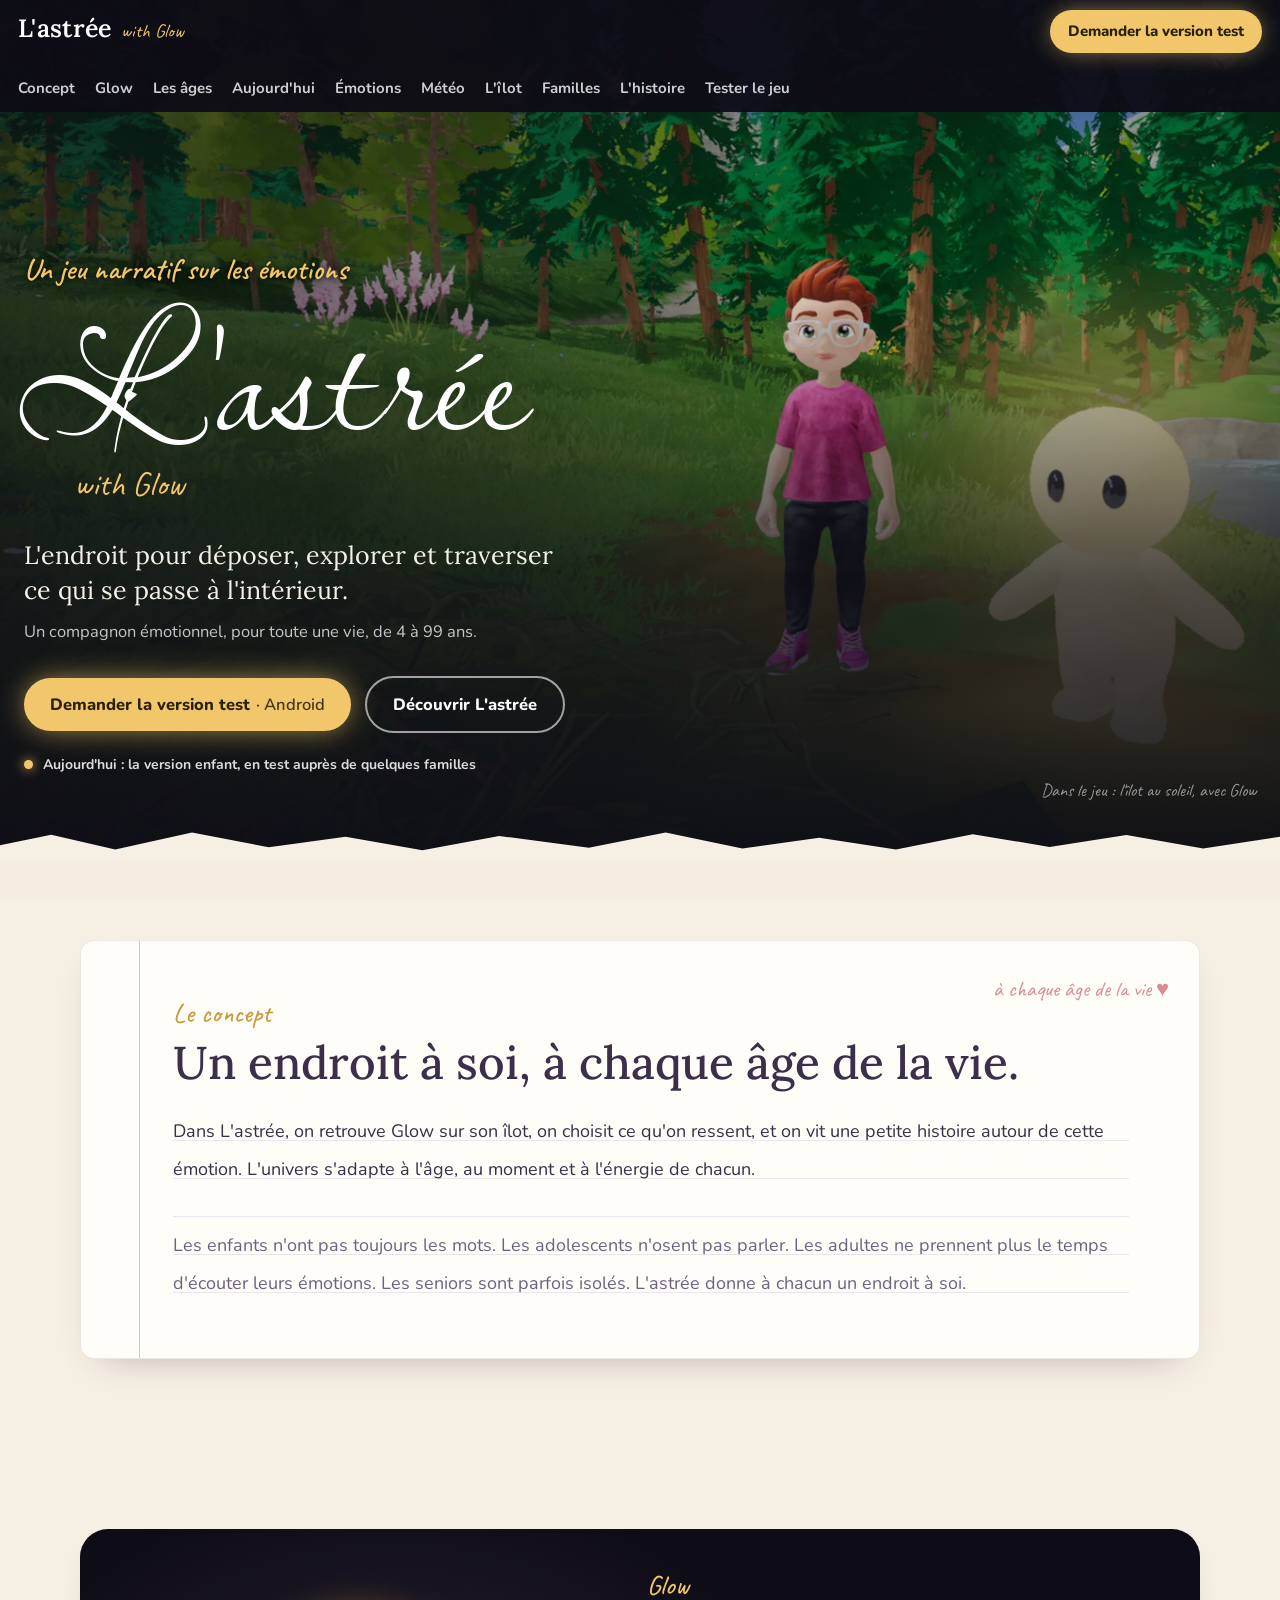
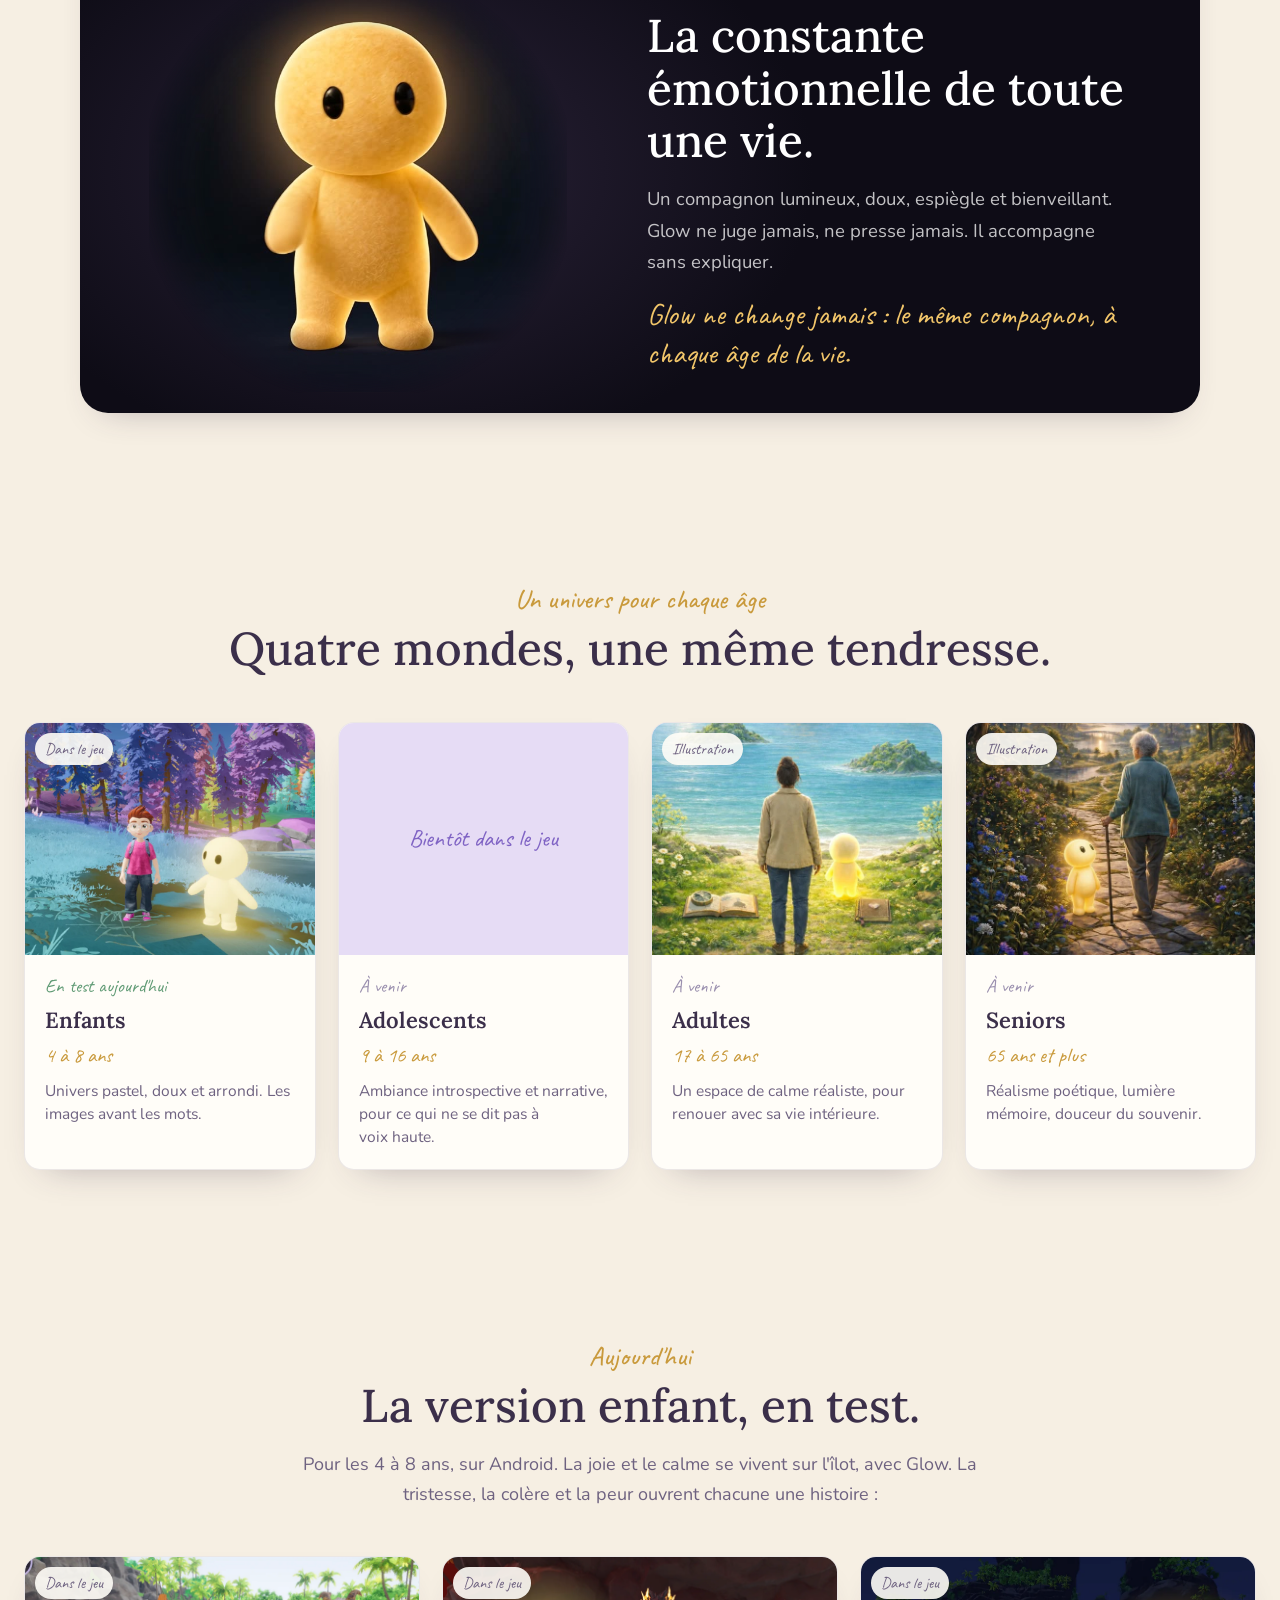
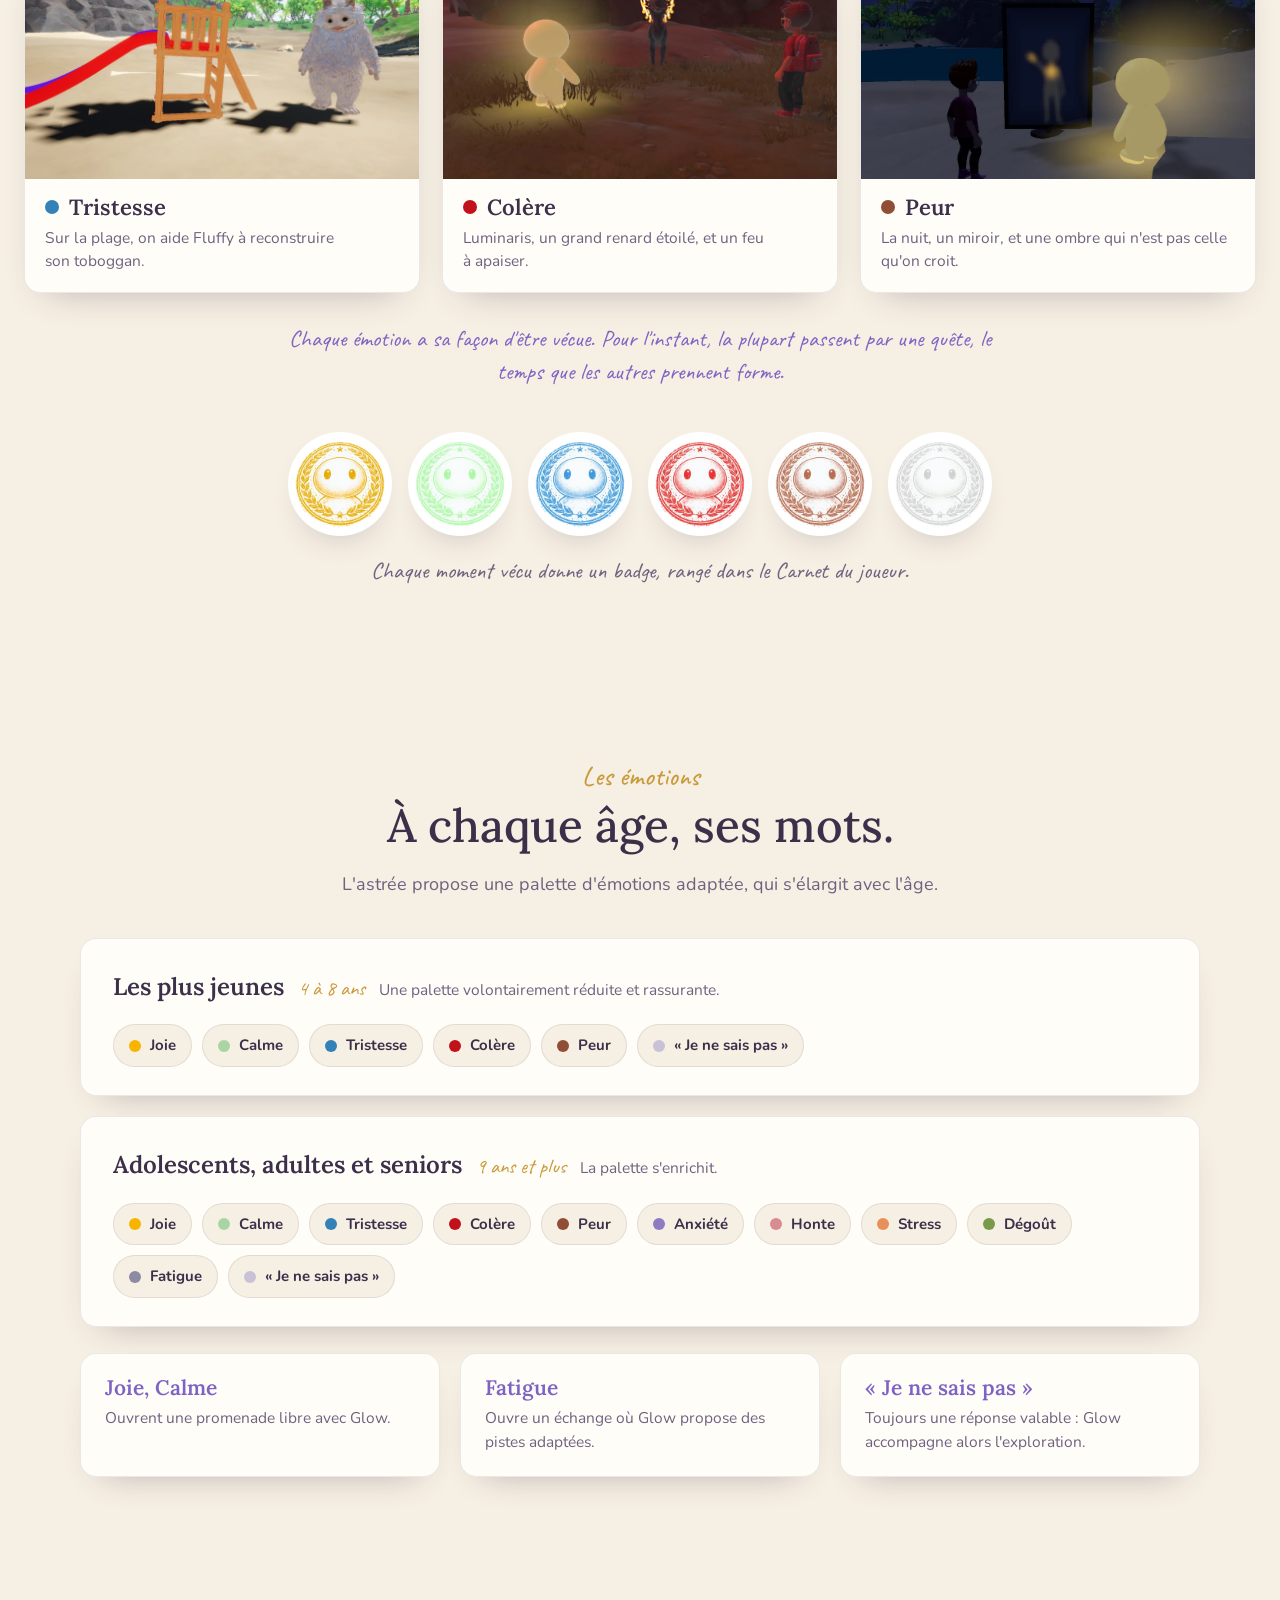
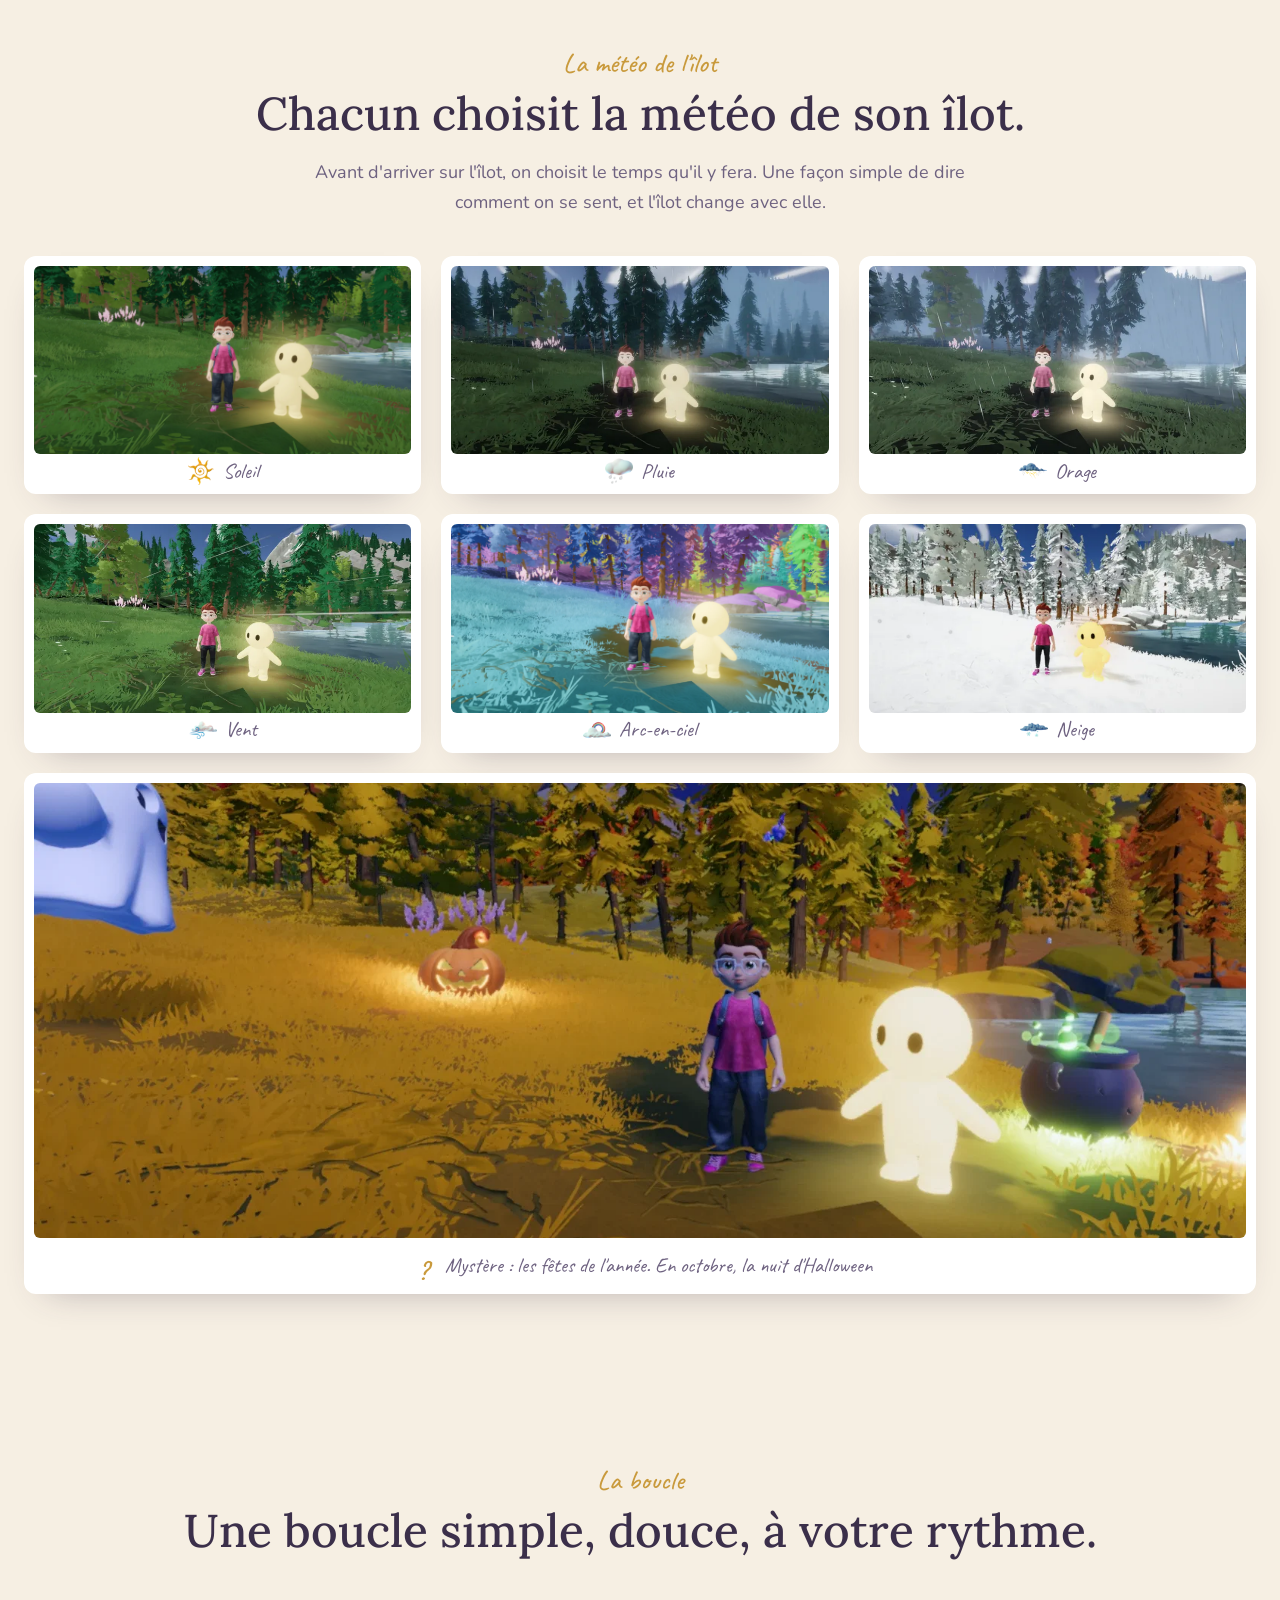
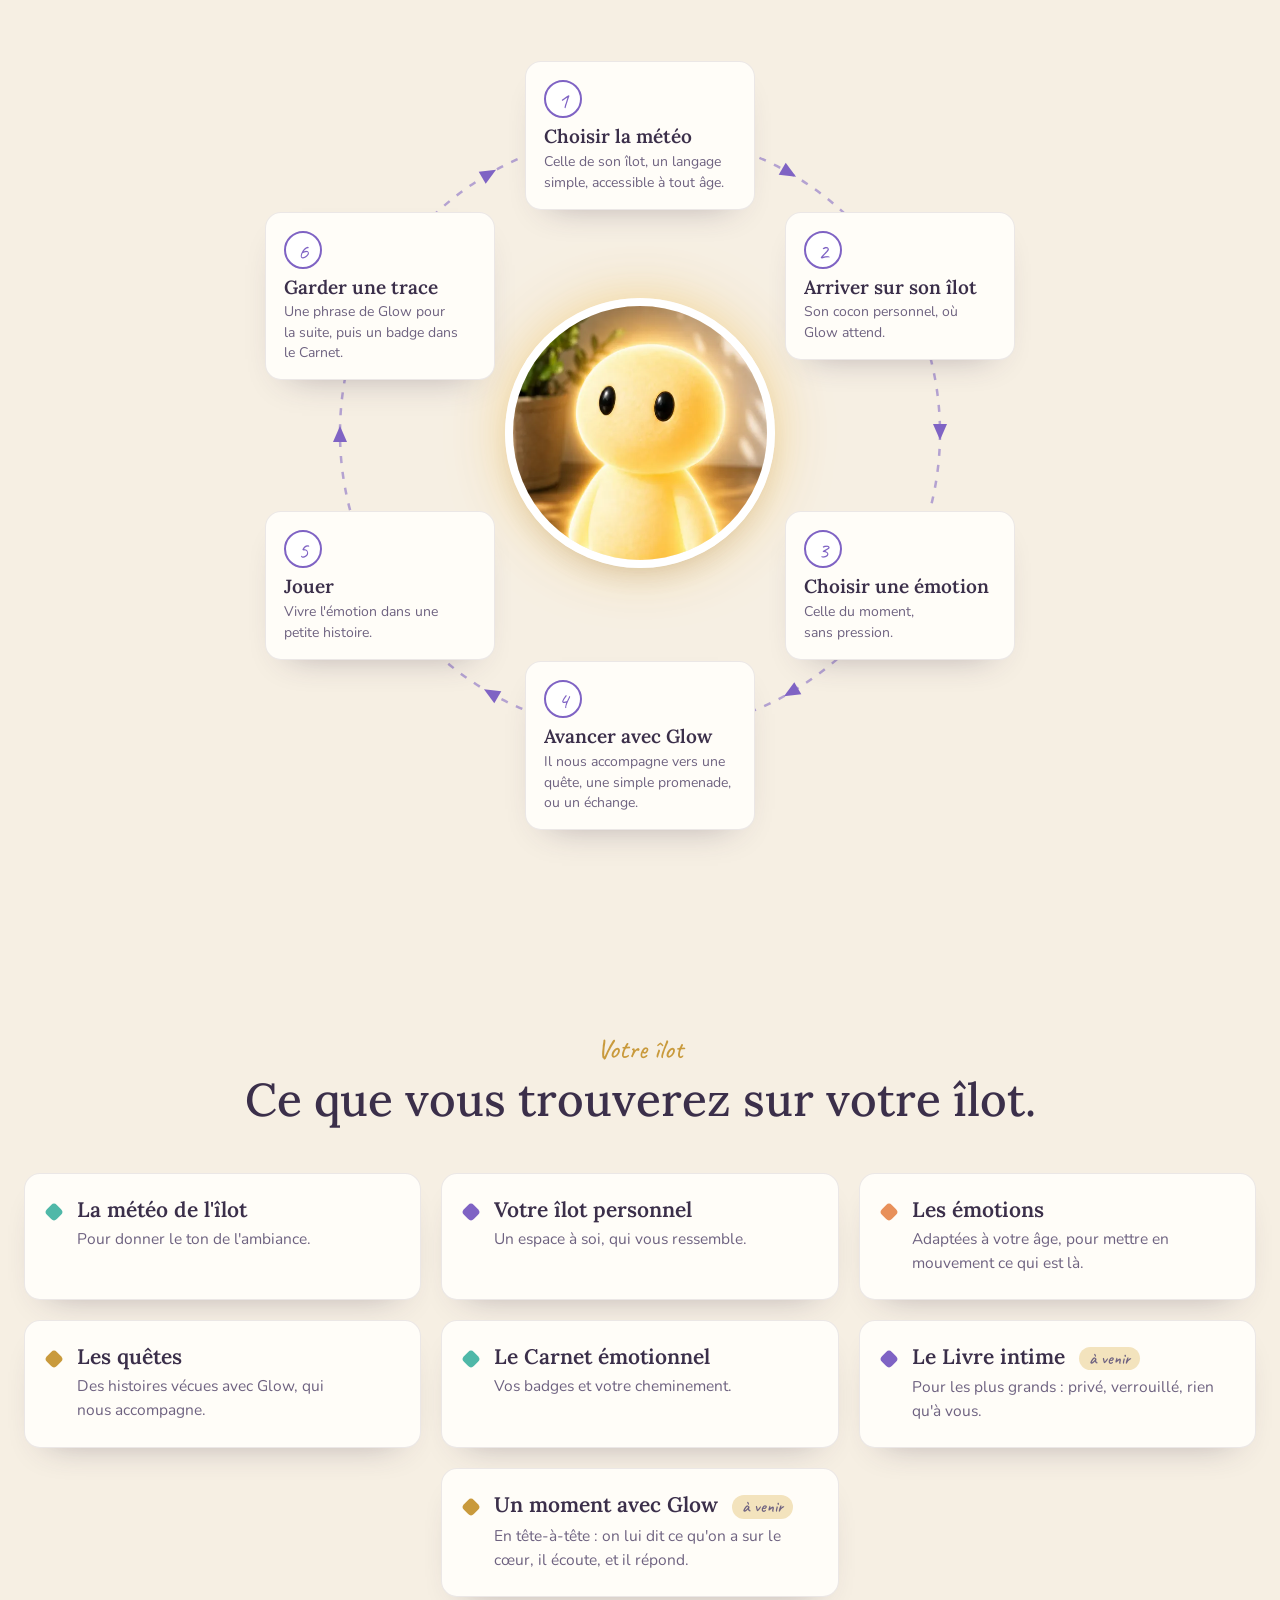
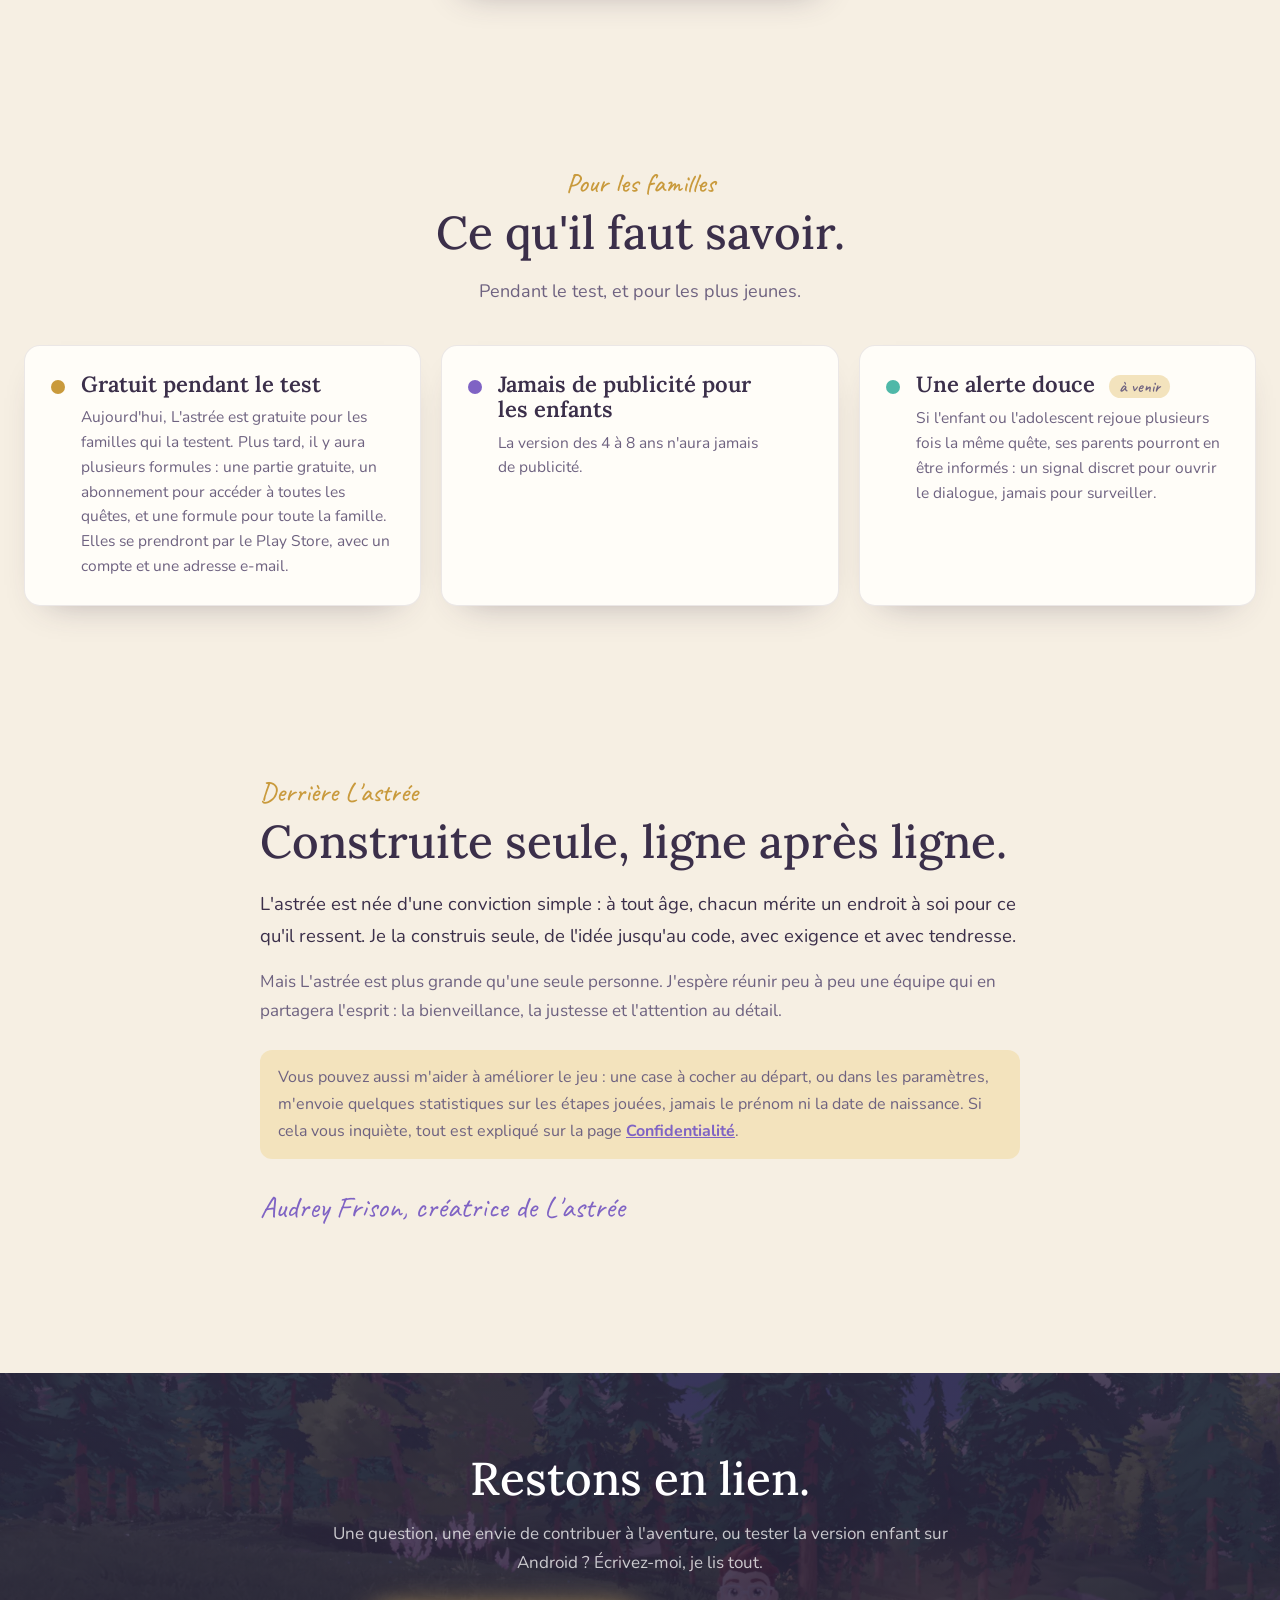
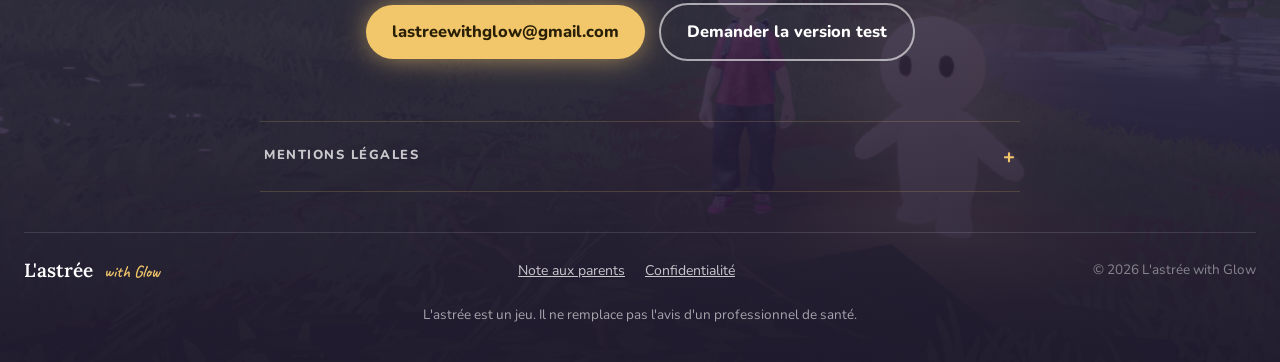
==== commit d978b161: "Accueil et note aux parents : « L'astrée est un jeu », il ne remplace pas l'avis d'un professionnel " ====
--- a/index.html
+++ b/index.html
@@ -6,13 +6,17 @@
   <title>L'astrée with Glow</title>
   <meta name="description" content="L'astrée with Glow, un jeu narratif sur les émotions, de 4 à 99 ans. Aujourd'hui, la version pour les enfants de 4 à 8 ans est en test, sur Android.">
   <meta name="theme-color" content="#0e0c16">
-  <link rel="icon" href="images/icone-32.png" sizes="32x32">
-  <link rel="icon" href="images/icone-192.png" sizes="192x192">
-  <link rel="apple-touch-icon" href="images/icone-180.png">
+  <link rel="icon" href="images/icone-32.png?v=2026-10-26" sizes="32x32">
+  <link rel="icon" href="images/icone-192.png?v=2026-10-26" sizes="192x192">
+  <meta property="og:image" content="https://lastreewithglow.com/images/apercu-partage.png?v=2026-10-26">
+  <meta property="og:image:width" content="512">
+  <meta property="og:image:height" content="512">
+  <meta property="og:image:alt" content="Glow, petit personnage lumineux, sur un ciel de nuit violet">
+  <link rel="apple-touch-icon" href="images/icone-180.png?v=2026-10-26">
   <meta property="og:title" content="L'astrée with Glow">
   <meta property="og:description" content="L'endroit pour déposer, explorer et traverser ce qui se passe à l'intérieur.">
   <meta property="og:type" content="website">
-  <link rel="stylesheet" href="style.css?v=2026-10-23t">
+  <link rel="stylesheet" href="style.css?v=2026-10-27">
 </head>
 <body>
   <header class="menu-haut">
@@ -358,6 +362,7 @@
         </ul>
         <span class="droits">© 2026 L'astrée with Glow</span>
       </div>
+      <p class="avertissement">L'astrée est un jeu. Il ne remplace pas l'avis d'un professionnel de santé.</p>
     </div>
   </footer>
   <script src="lucioles.js?v=2026-10-23t"></script>
--- a/style.css
+++ b/style.css
@@ -362,6 +362,7 @@
 @media (max-width: 559px) { .page-tete { grid-template-columns: 1fr; justify-items: center; text-align: center; gap: 18px; } }
 .page-tete .vignette { width: clamp(110px, 22vw, 150px); aspect-ratio: 1 / 1; border-radius: 50%; overflow: hidden; border: 8px solid #fff; box-shadow: 0 0 50px -6px rgba(242, 198, 106, 0.7); }
 .page-tete .vignette img { width: 100%; height: 100%; object-fit: cover; }
+.page-tete .vignette video { display: block; width: 100%; height: 100%; object-fit: cover; }
 .page-tete .surtitre { color: var(--or-vif); }
 .page-tete h1 { font-size: clamp(36px, 5vw, 56px); color: #fff; }
 .page-tete .intro, .page-tete .maj { color: var(--nuit-doux); margin: 10px 0 0; }
@@ -627,3 +628,6 @@
 /* « Derrière L'Astrée » sans photo : le texte seul, centré */
 .derriere { display: block; max-width: 760px; margin: 0 auto; }
 .derriere .signature-bloc { display: block; }
+
+/* ---------- 27 octobre 2026 : « L'astrée est un jeu », en bas de l'accueil ---------- */
+.pied .avertissement { margin: 18px 0 0; font-size: 13.5px; line-height: 1.6; color: rgba(255, 255, 255, 0.6); text-align: center; }
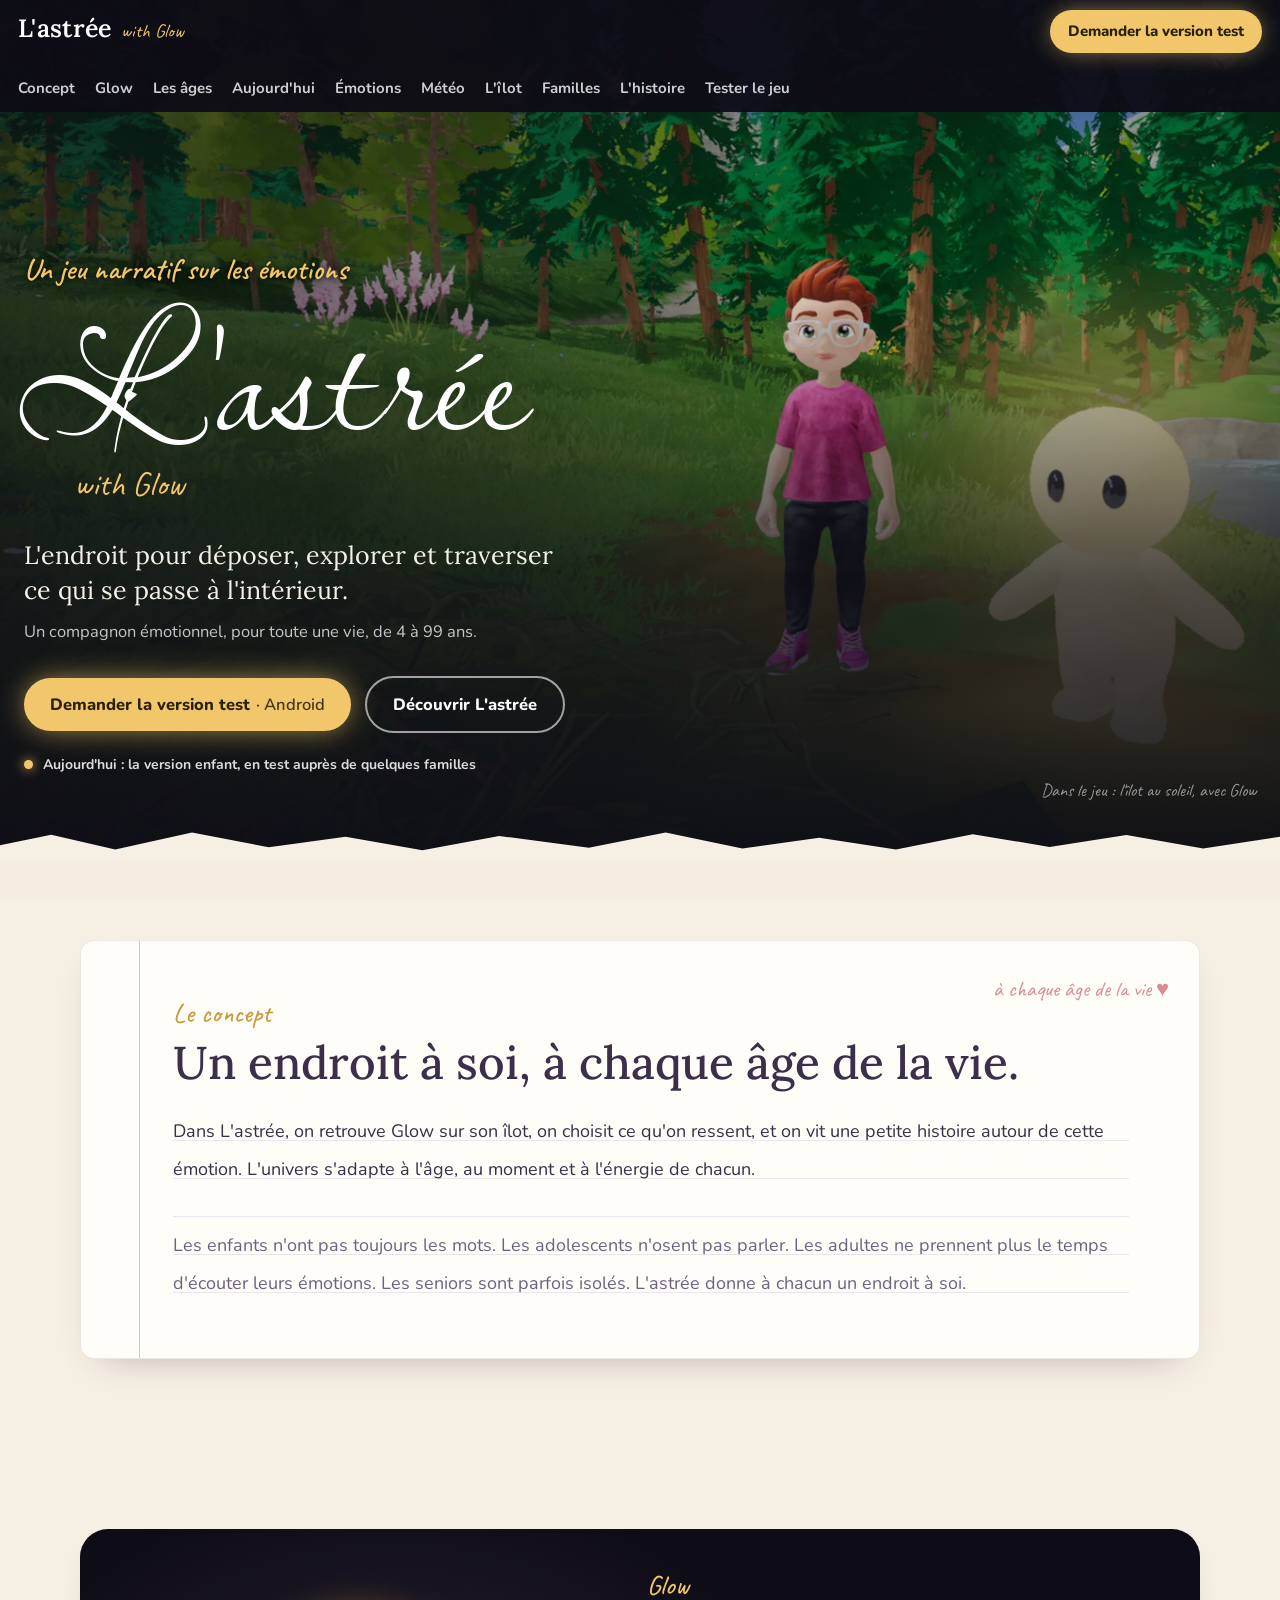
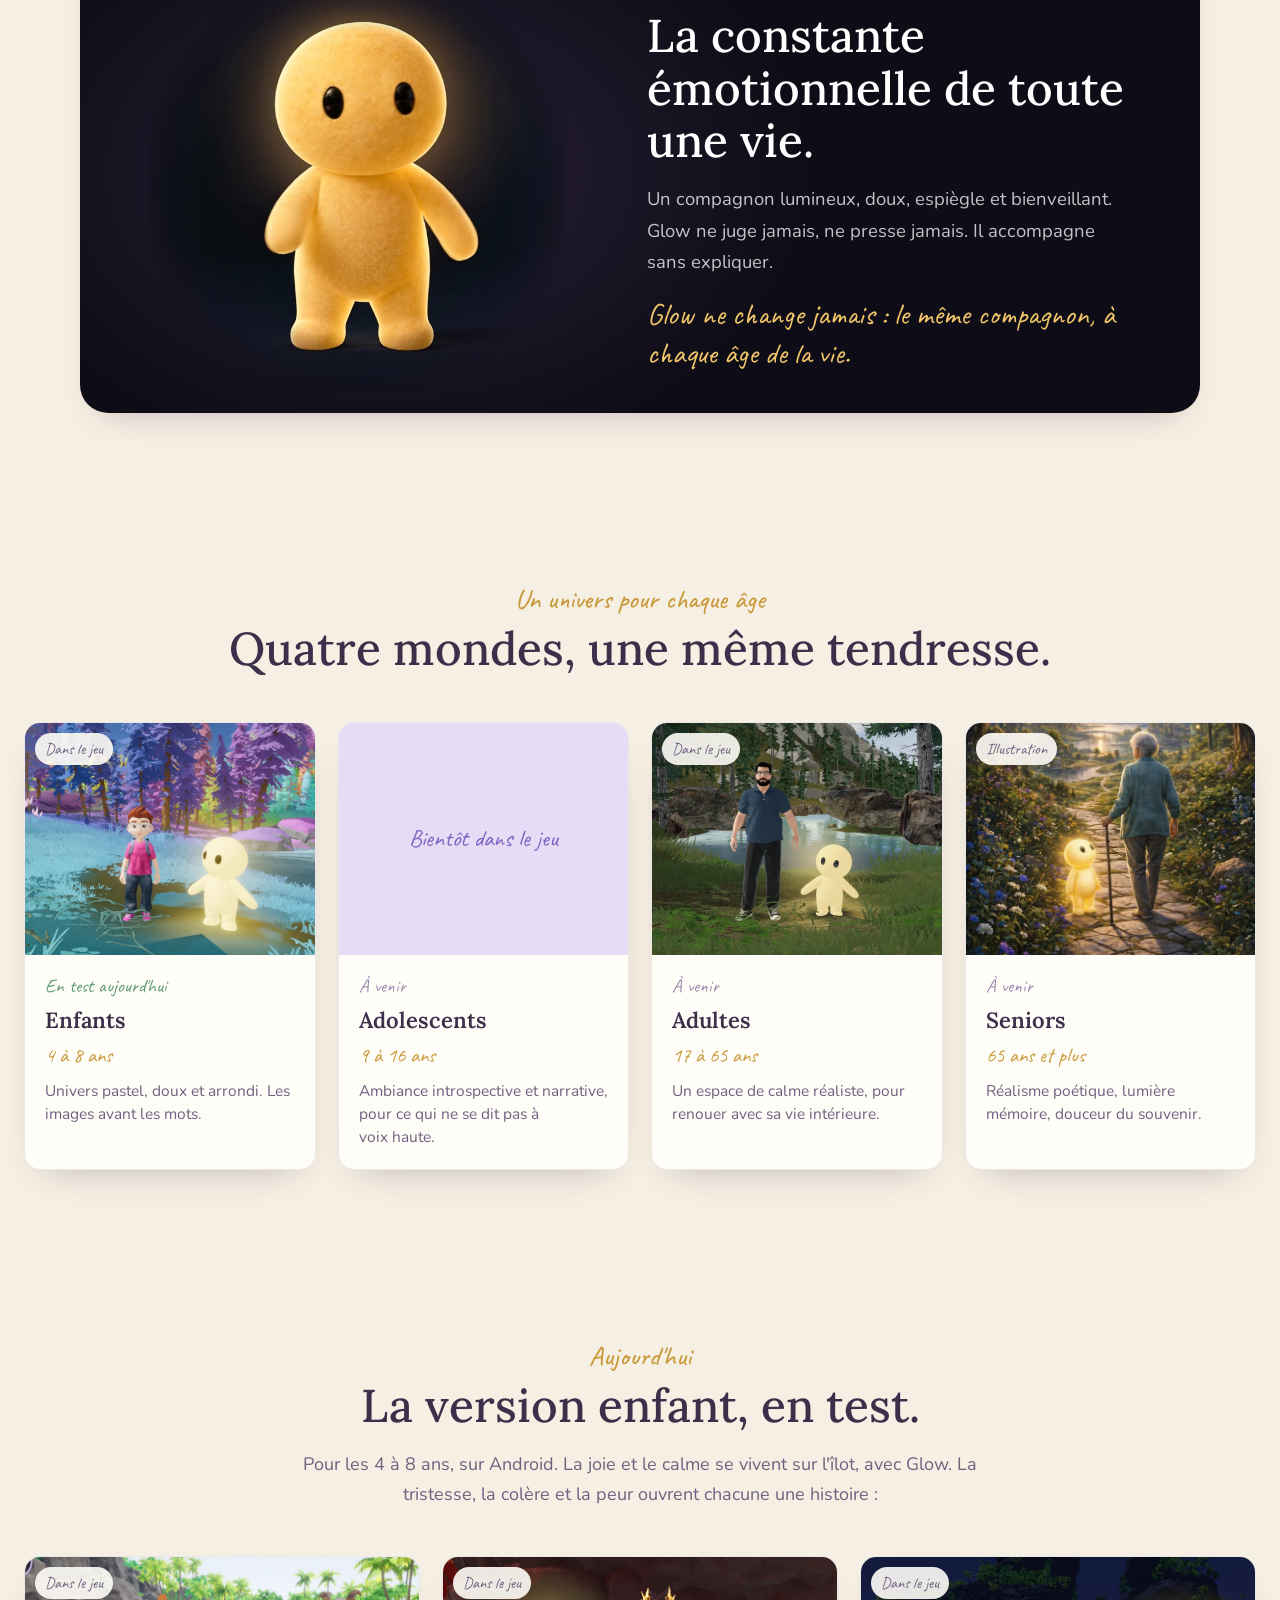
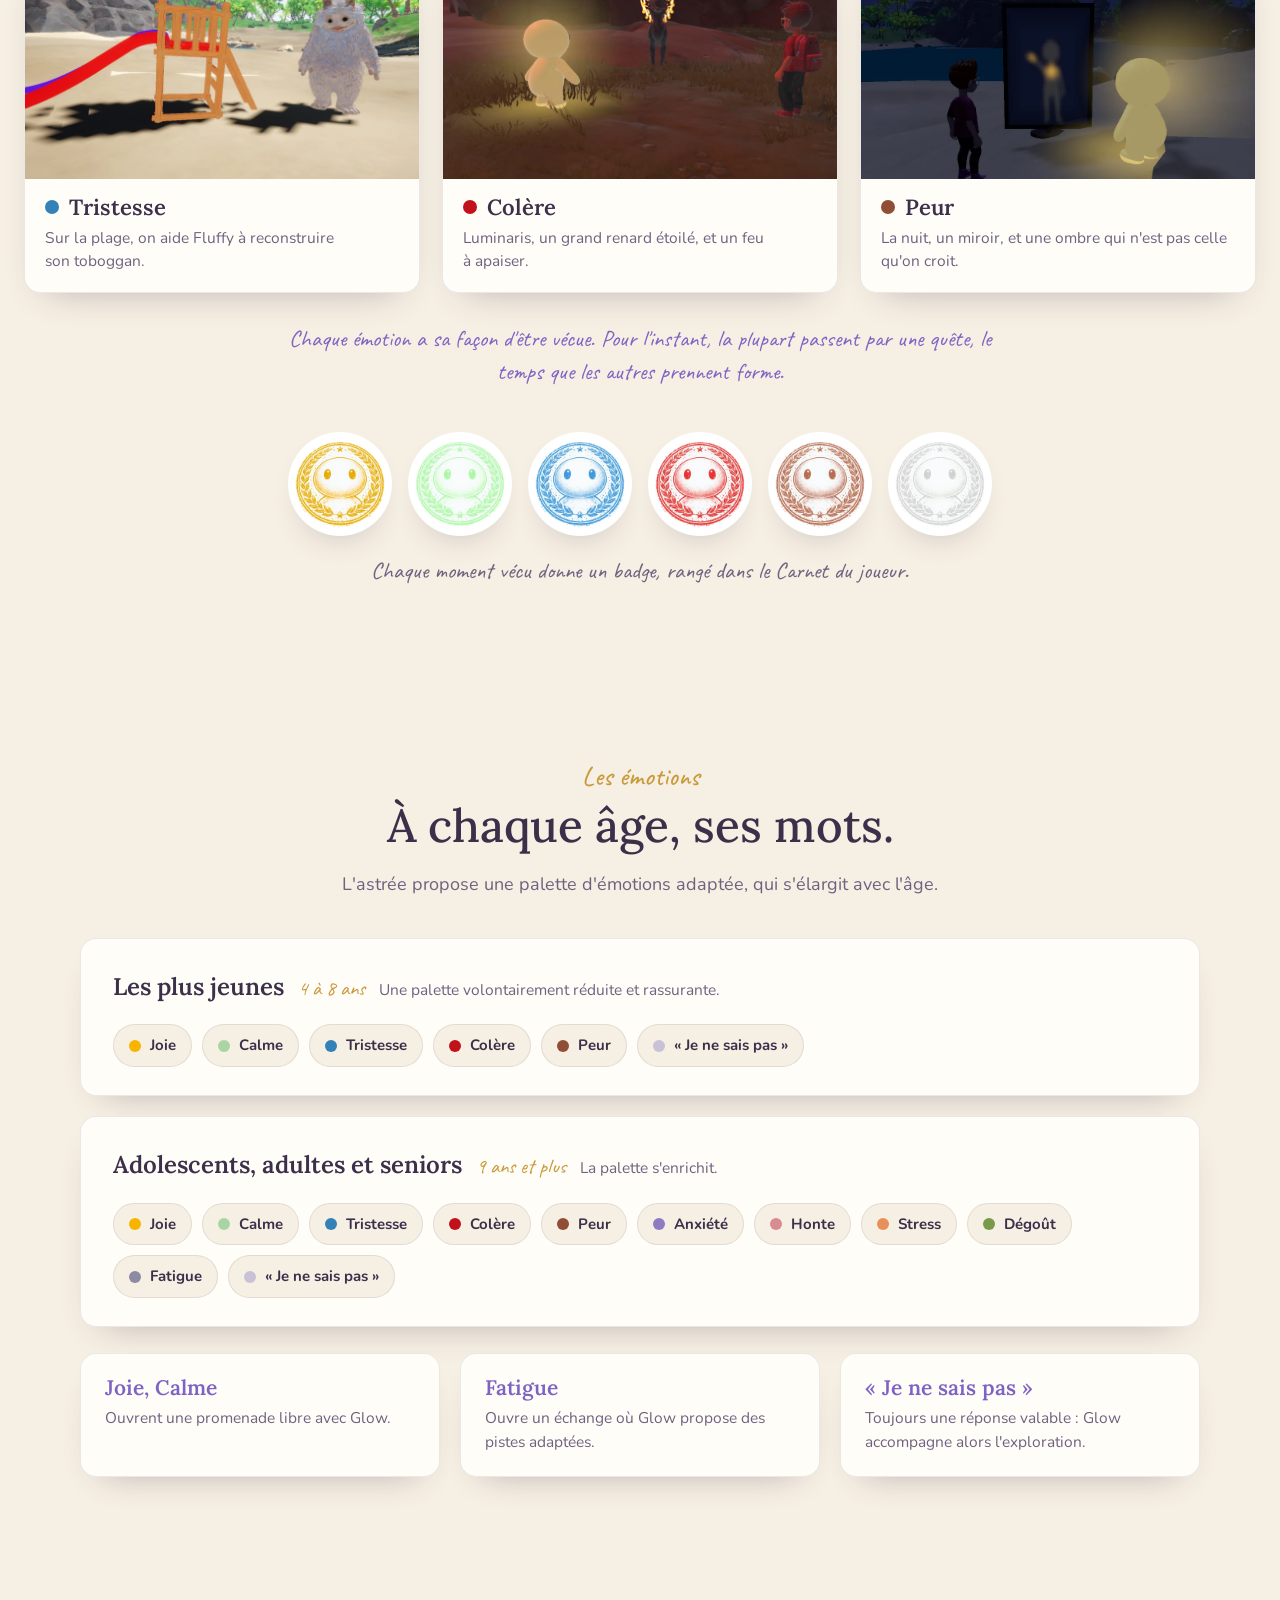
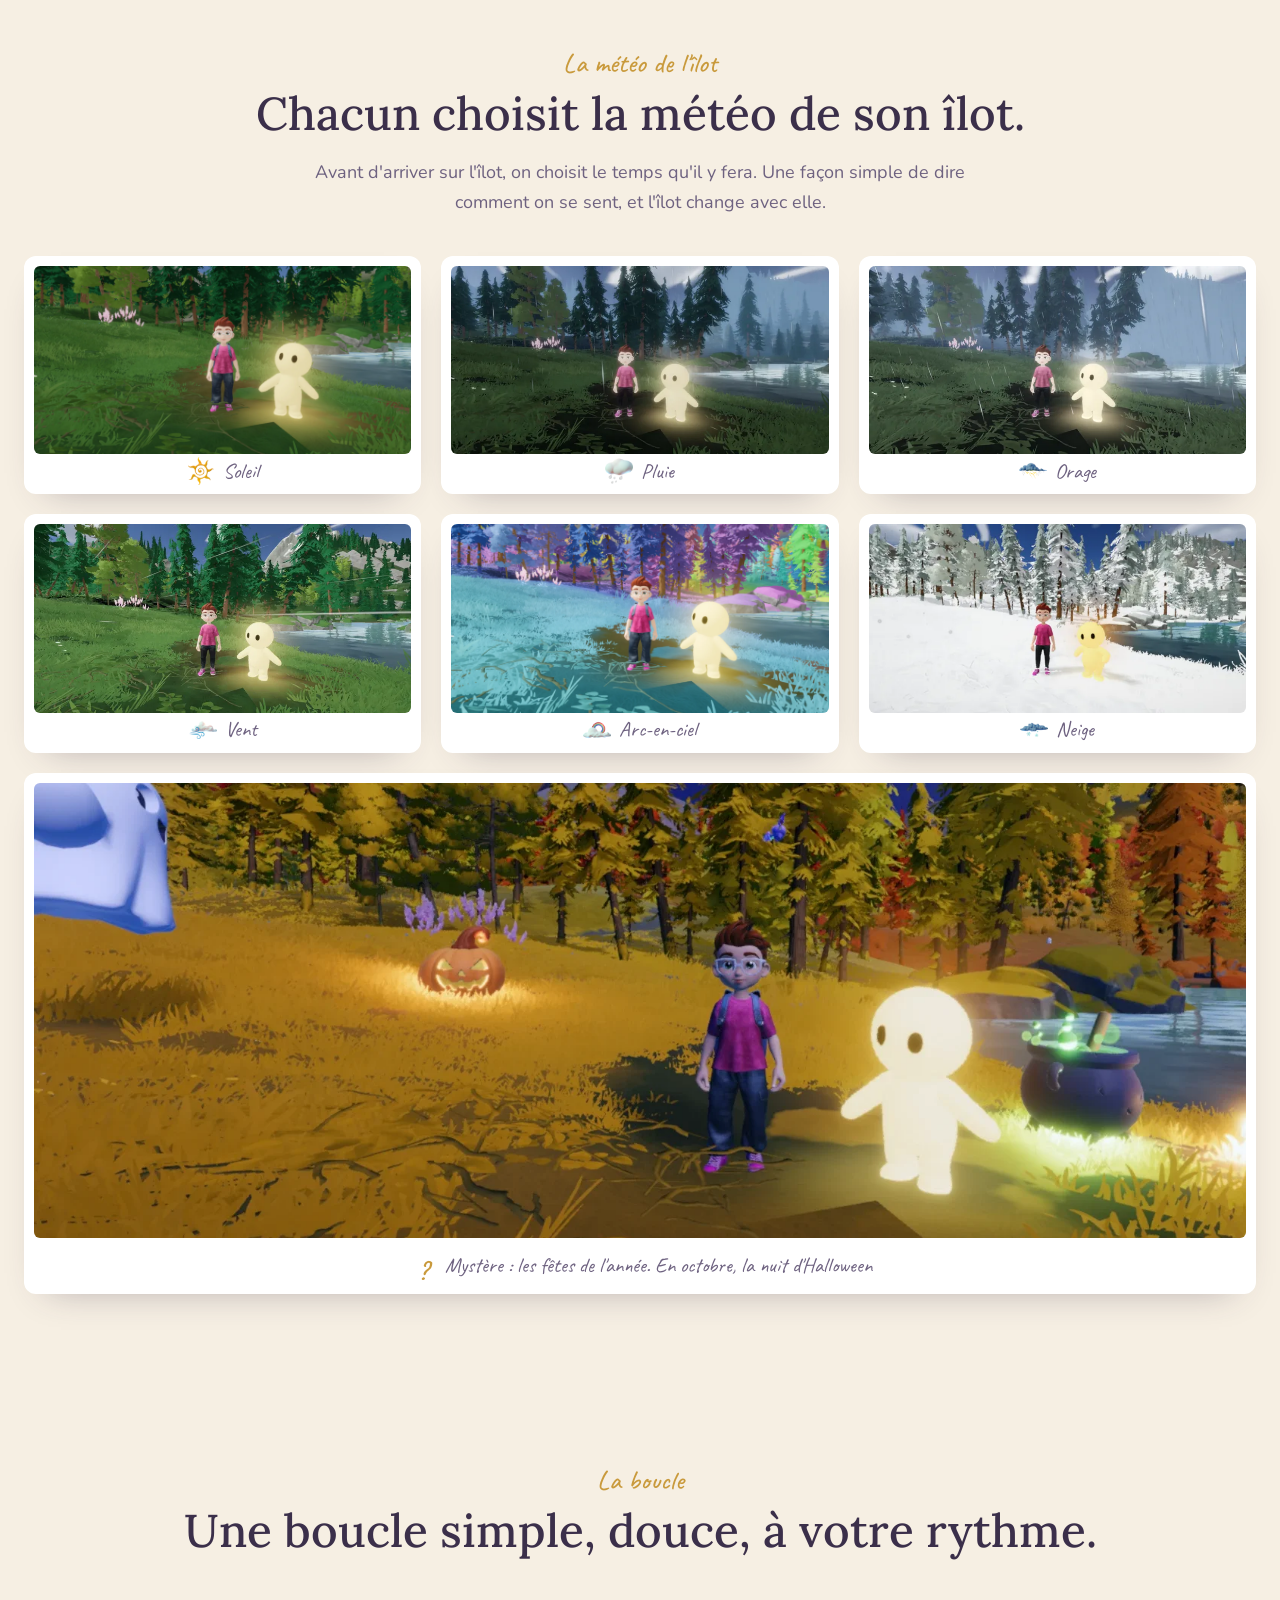
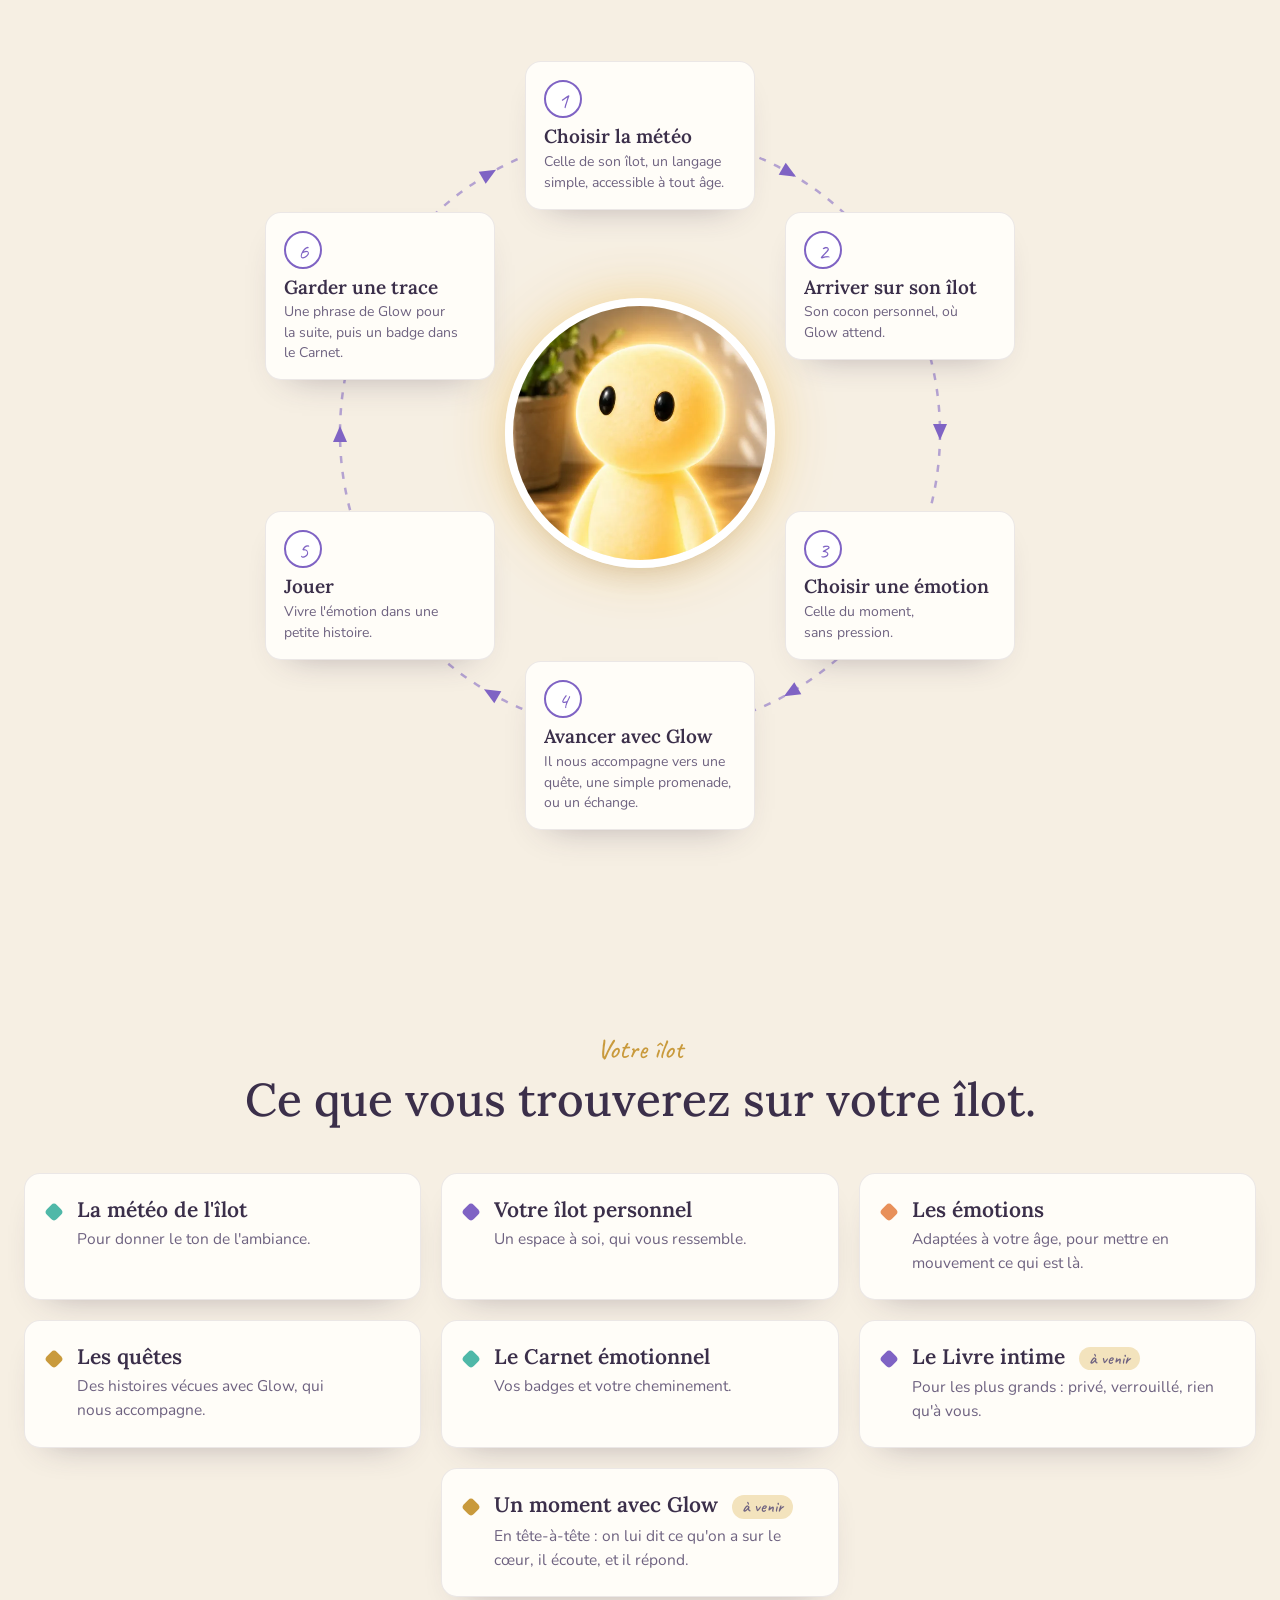
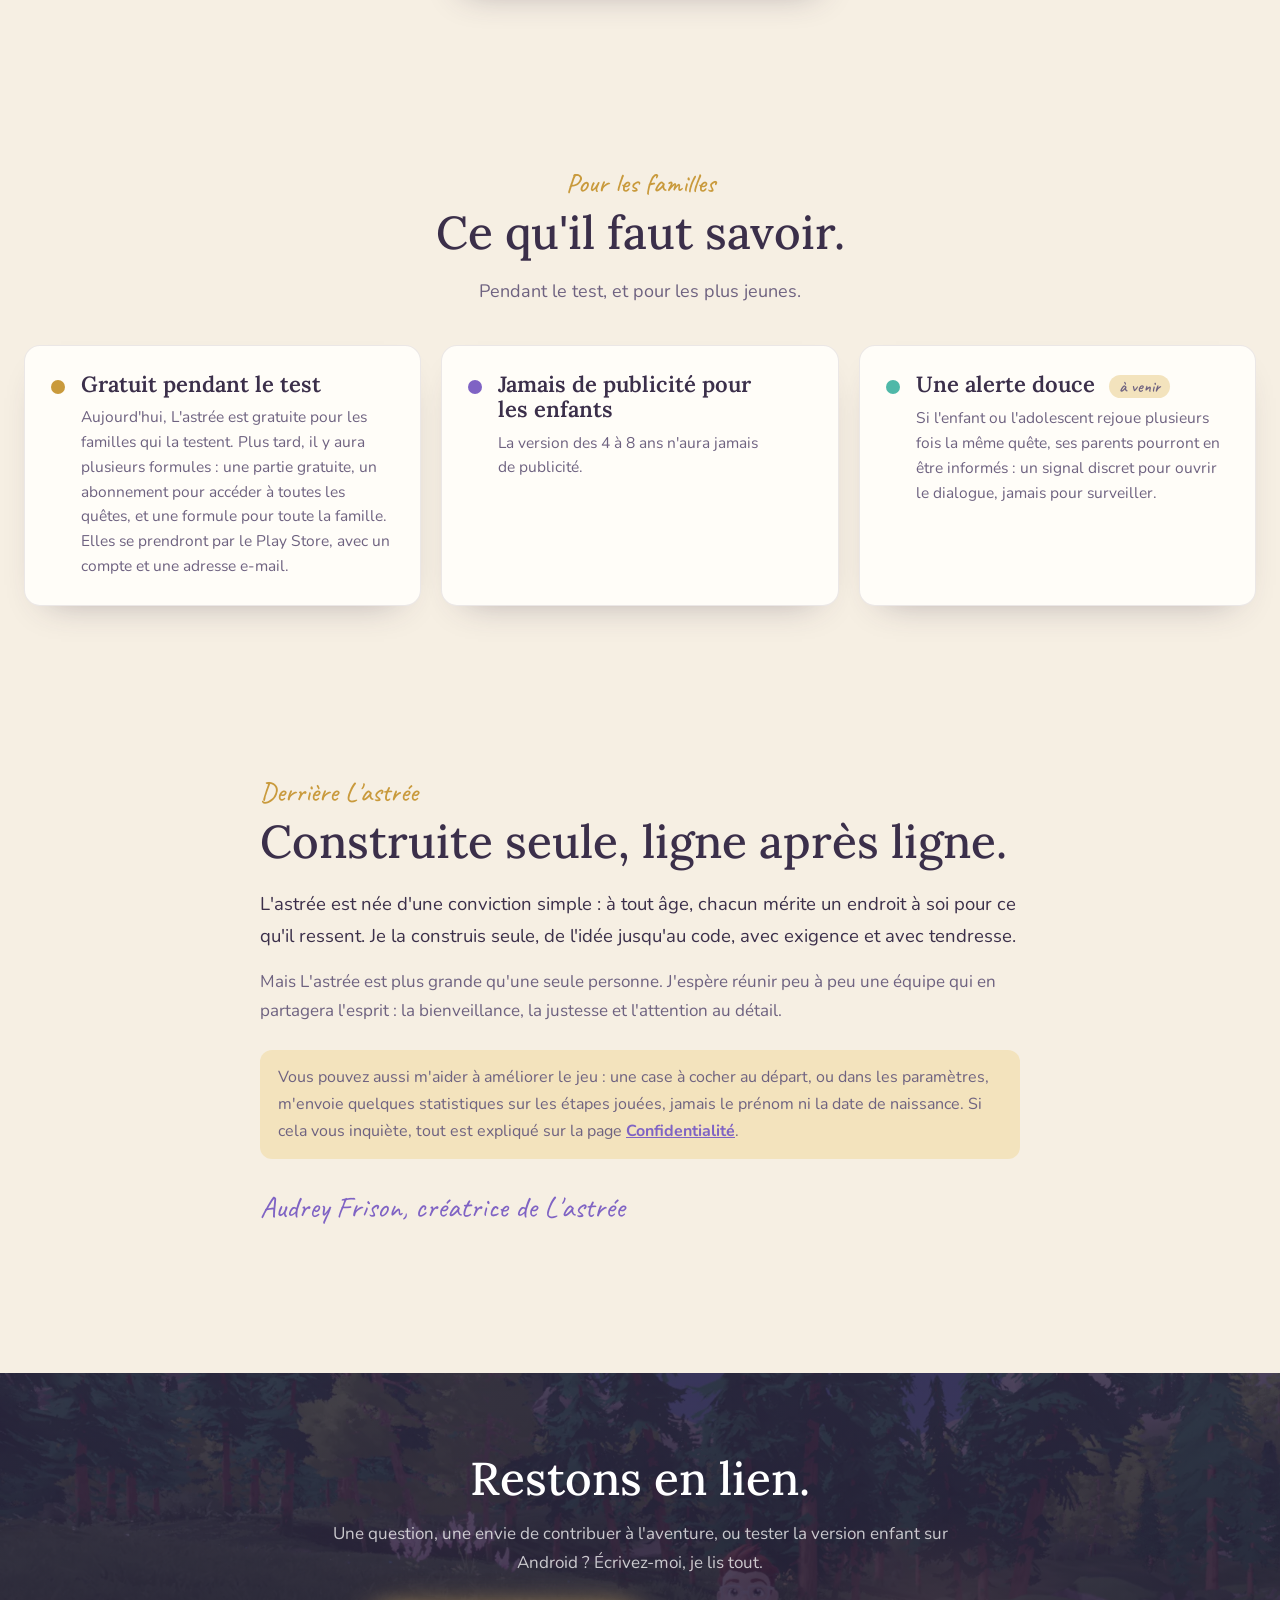
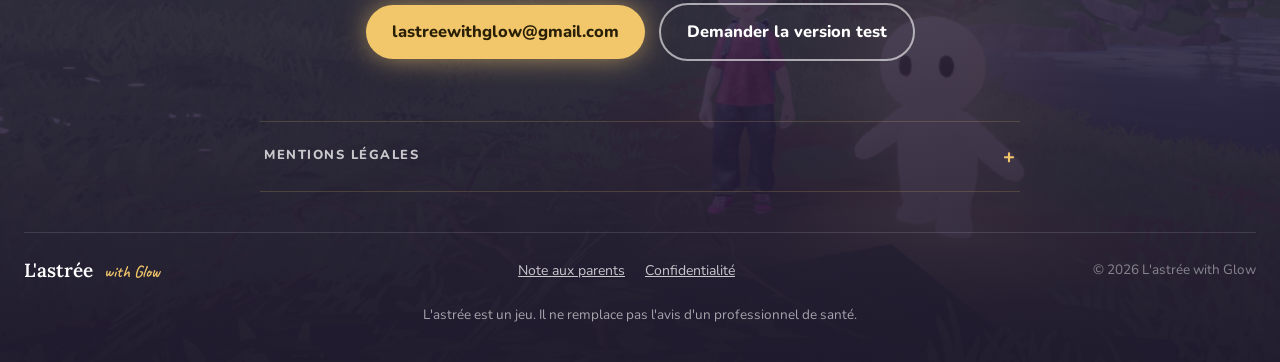
==== commit 989a79fd: "Carte Adultes : une capture du jeu, l adulte et Glow au bord du lac" ====
--- a/index.html
+++ b/index.html
@@ -120,8 +120,8 @@
         </article>
         <article class="age adultes apparait">
           <figure>
-            <img src="images/age-adultes.webp" alt="Illustration : une adulte et Glow face à la mer, au soleil" width="600" height="510" loading="lazy">
-            <figcaption>Illustration</figcaption>
+            <img src="images/jeu-adulte-lac.webp" alt="Dans le jeu : un adulte et Glow au bord du lac, au soleil" width="800" height="640" loading="lazy">
+            <figcaption>Dans le jeu</figcaption>
           </figure>
           <div class="corps">
             <span class="statut a-venir">À venir</span>
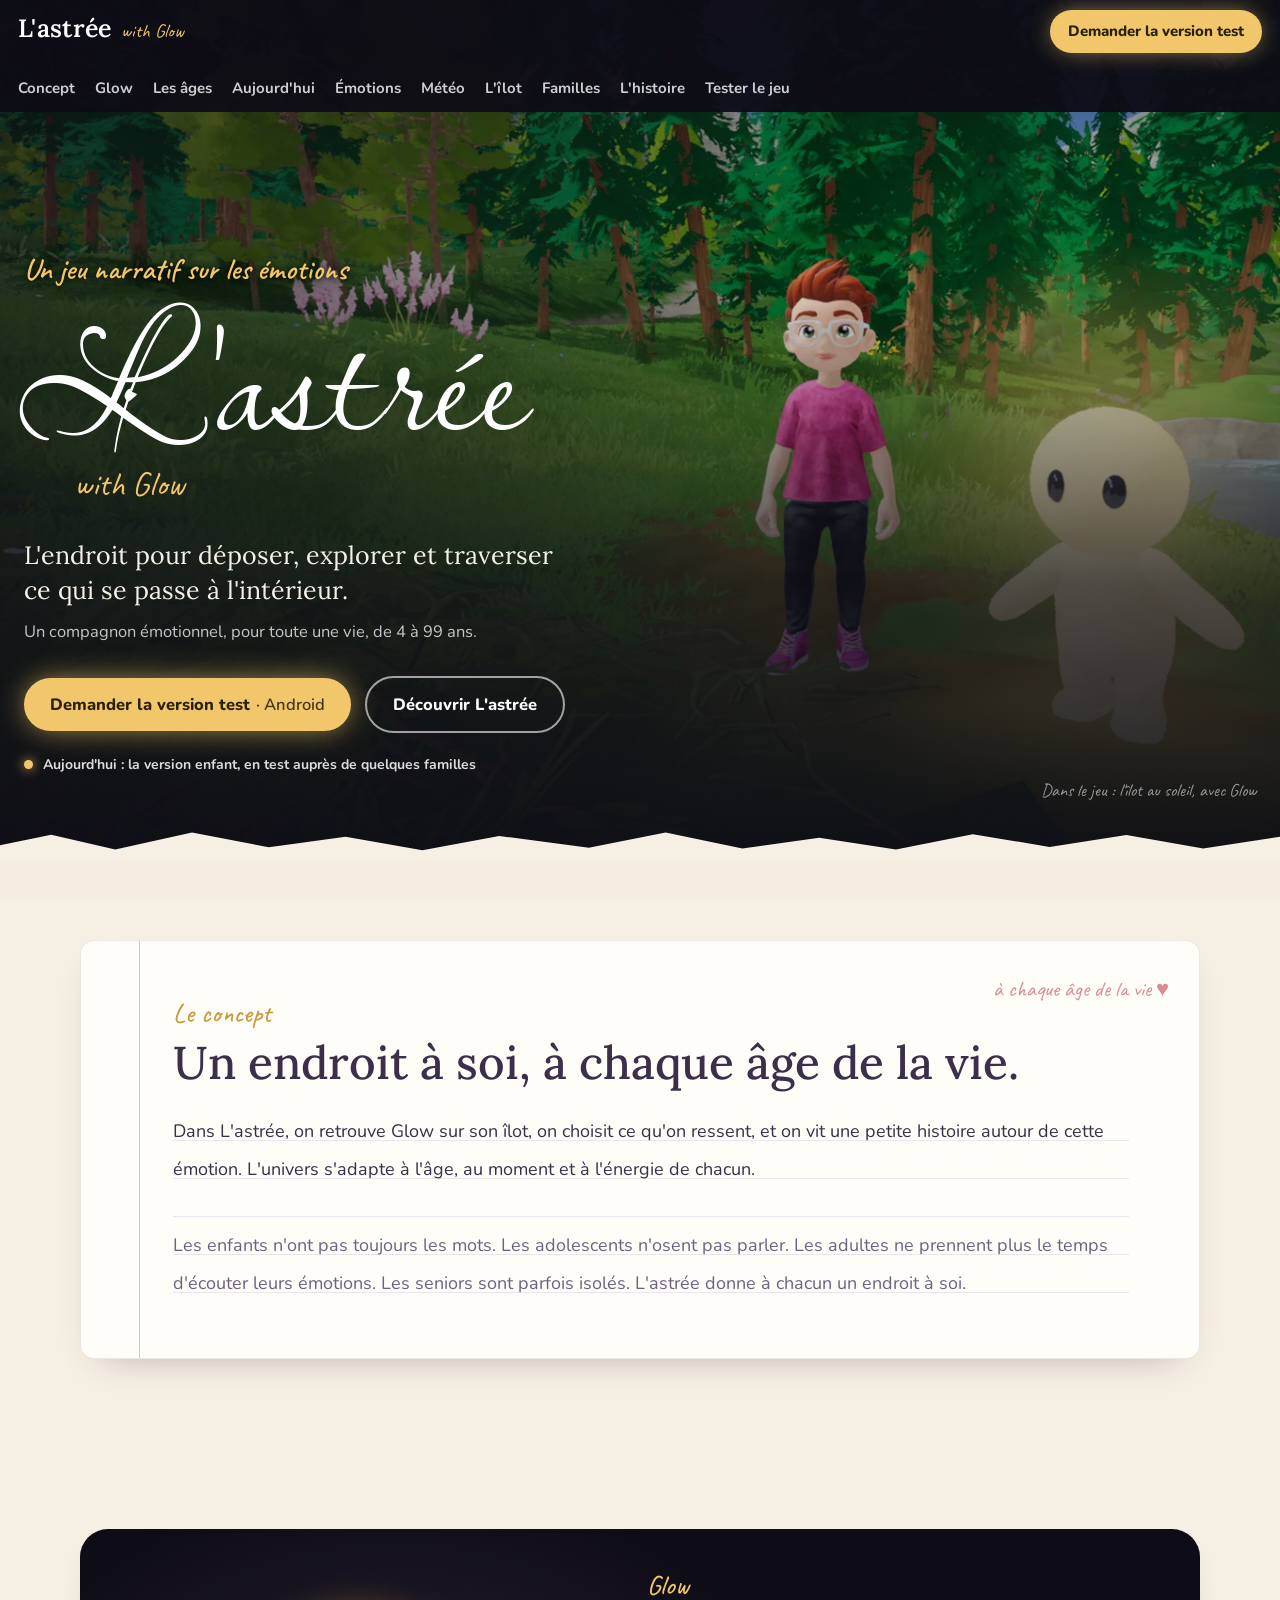
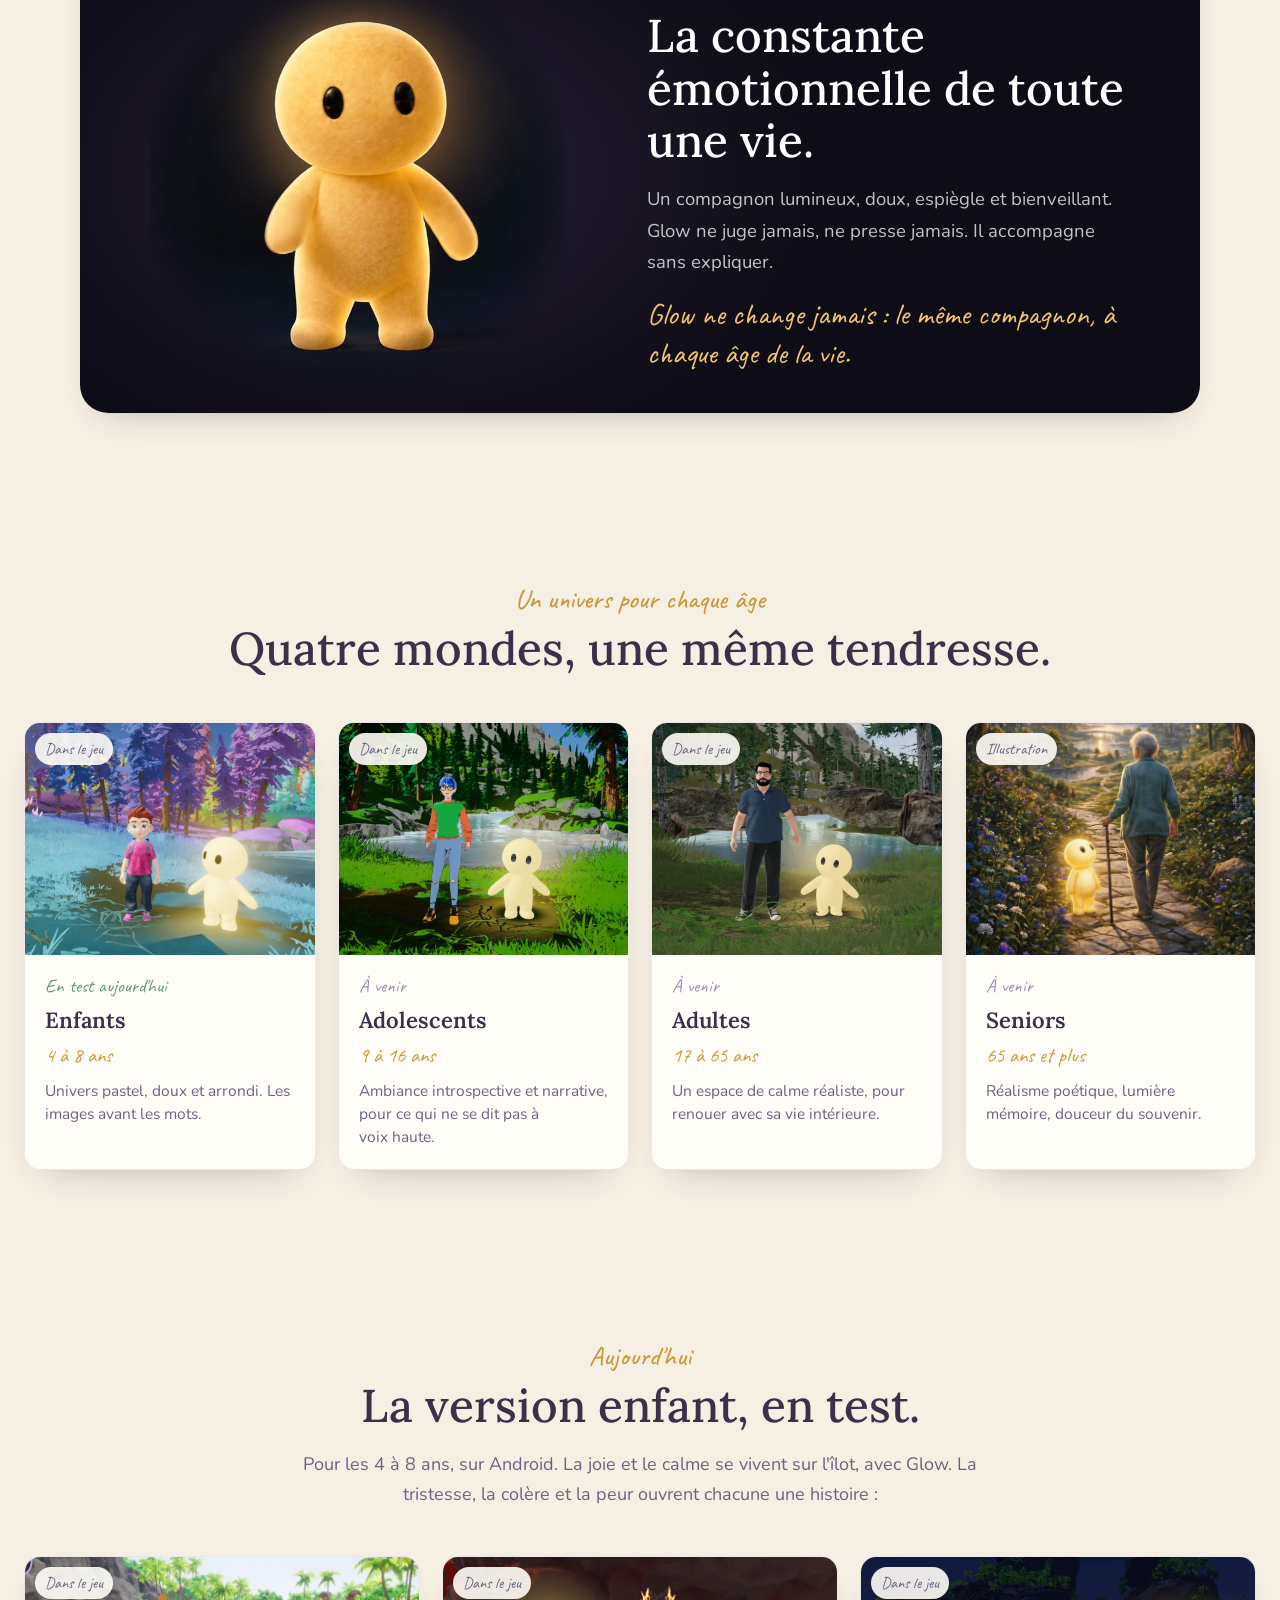
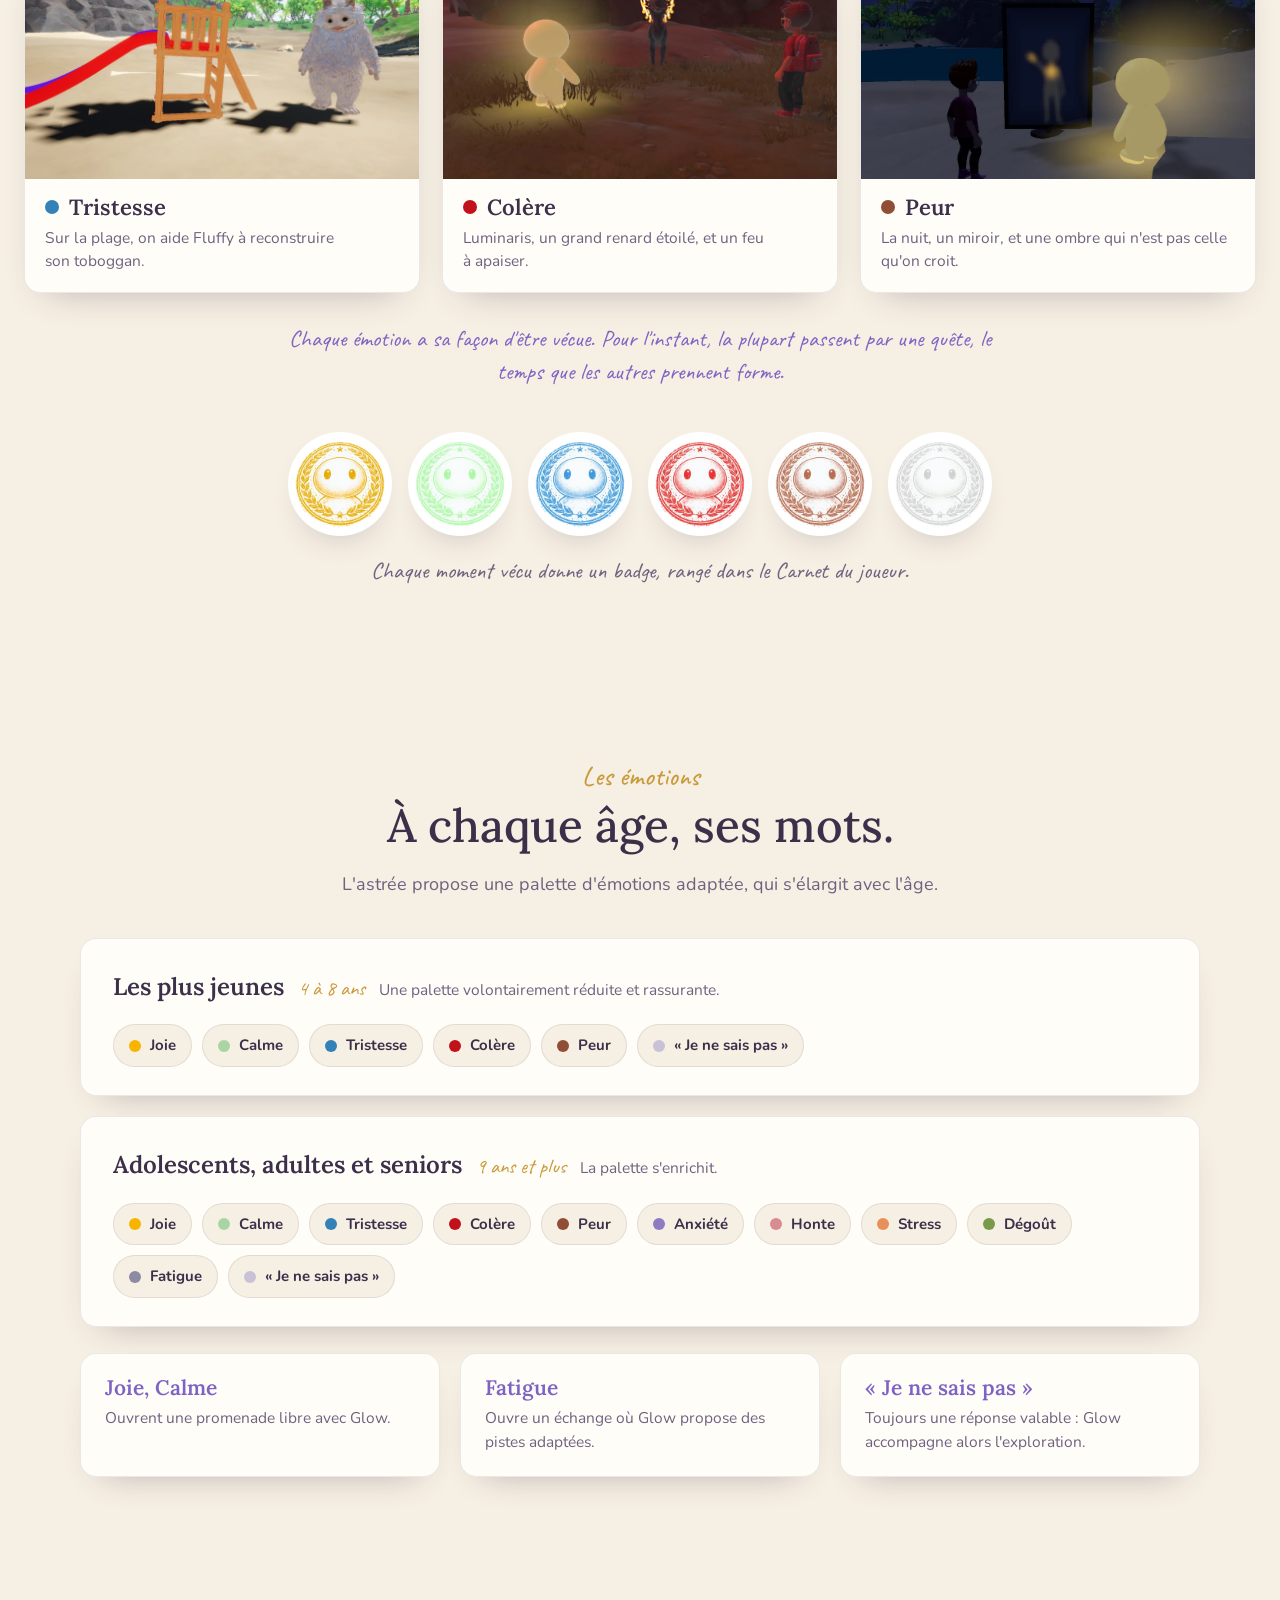
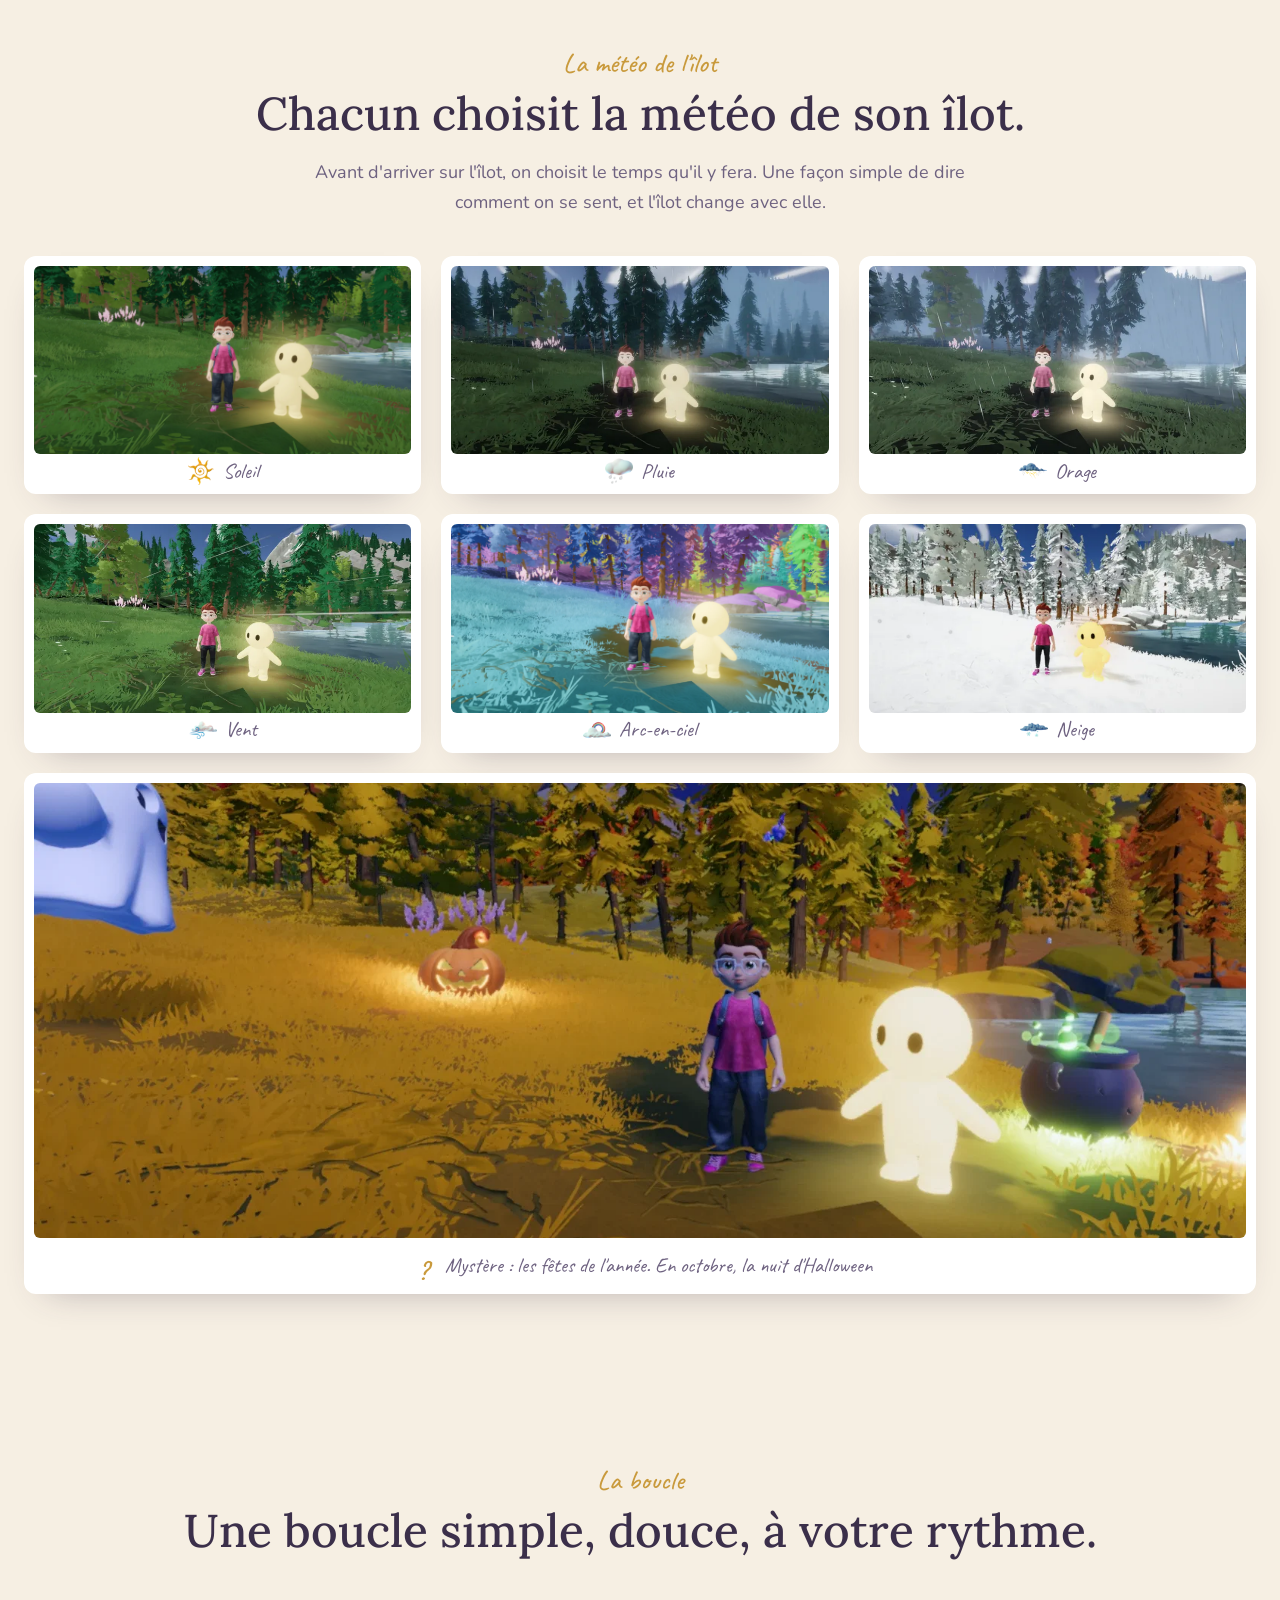
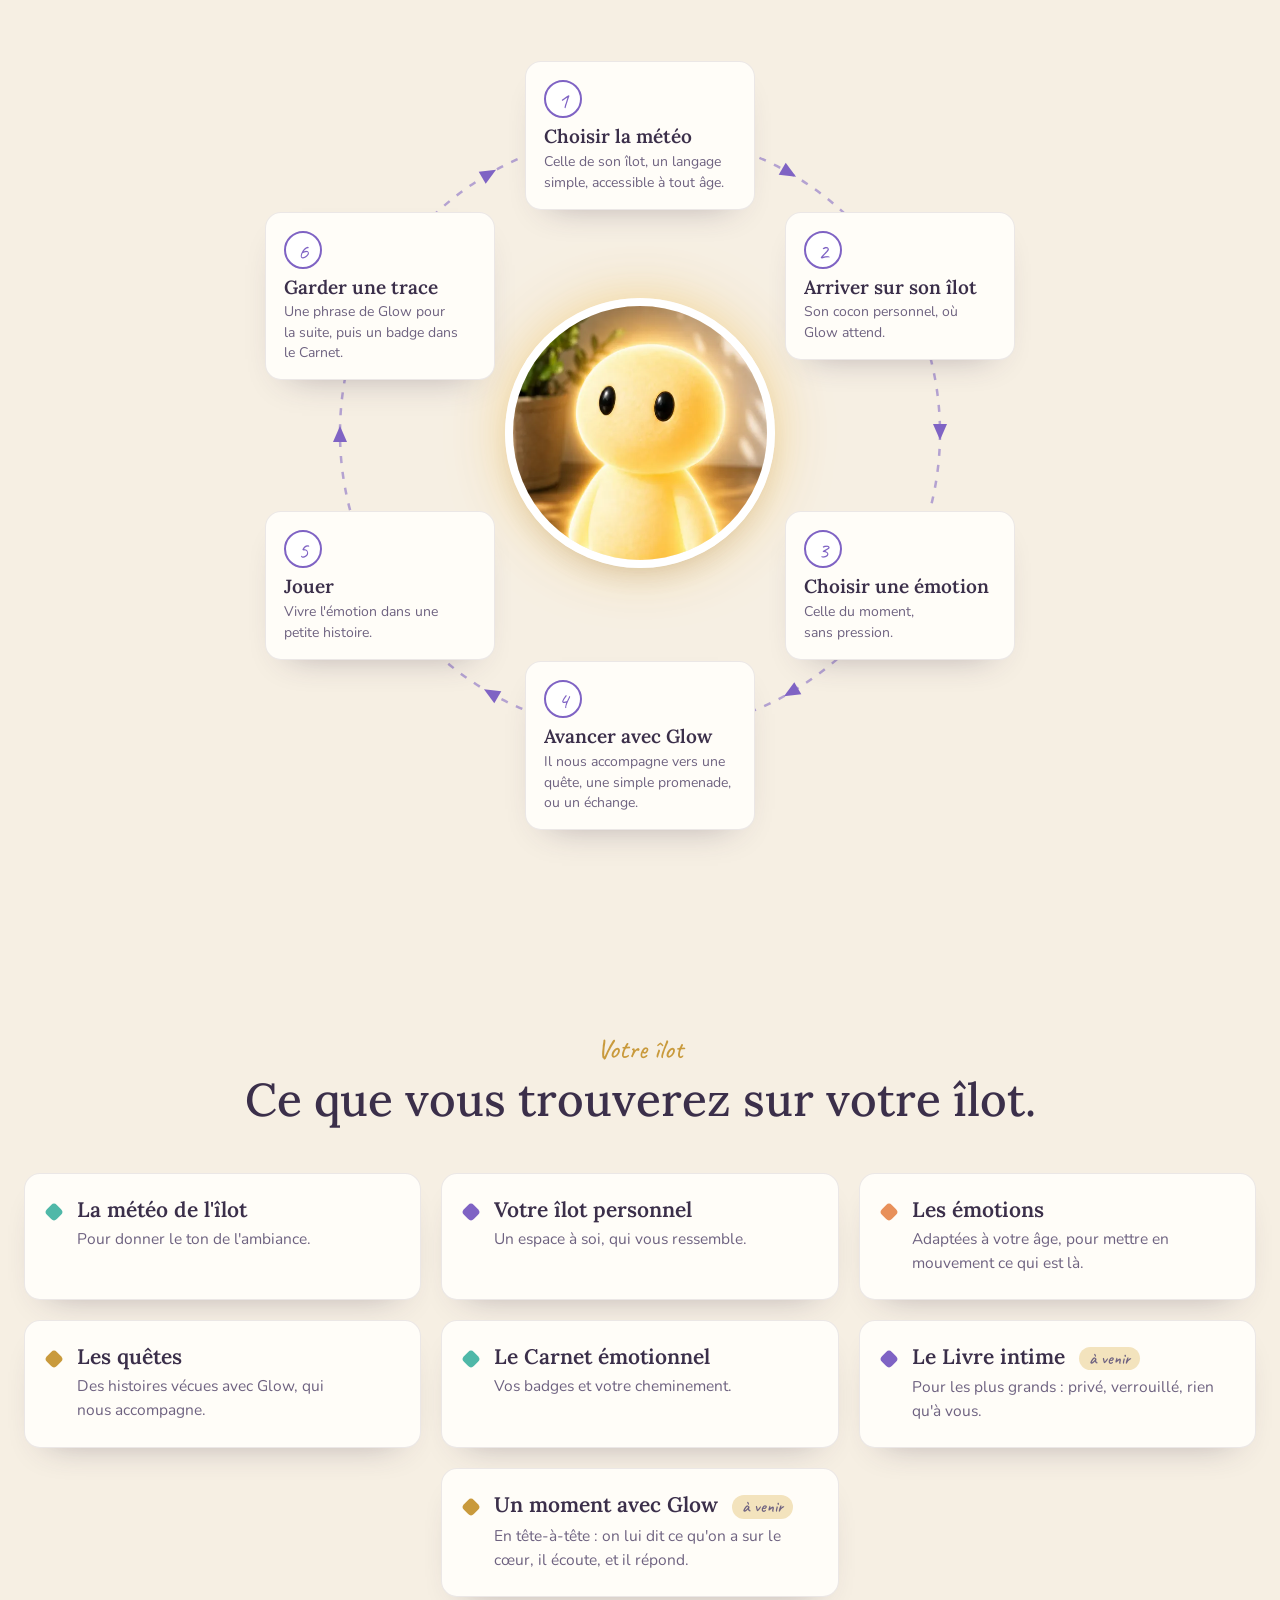
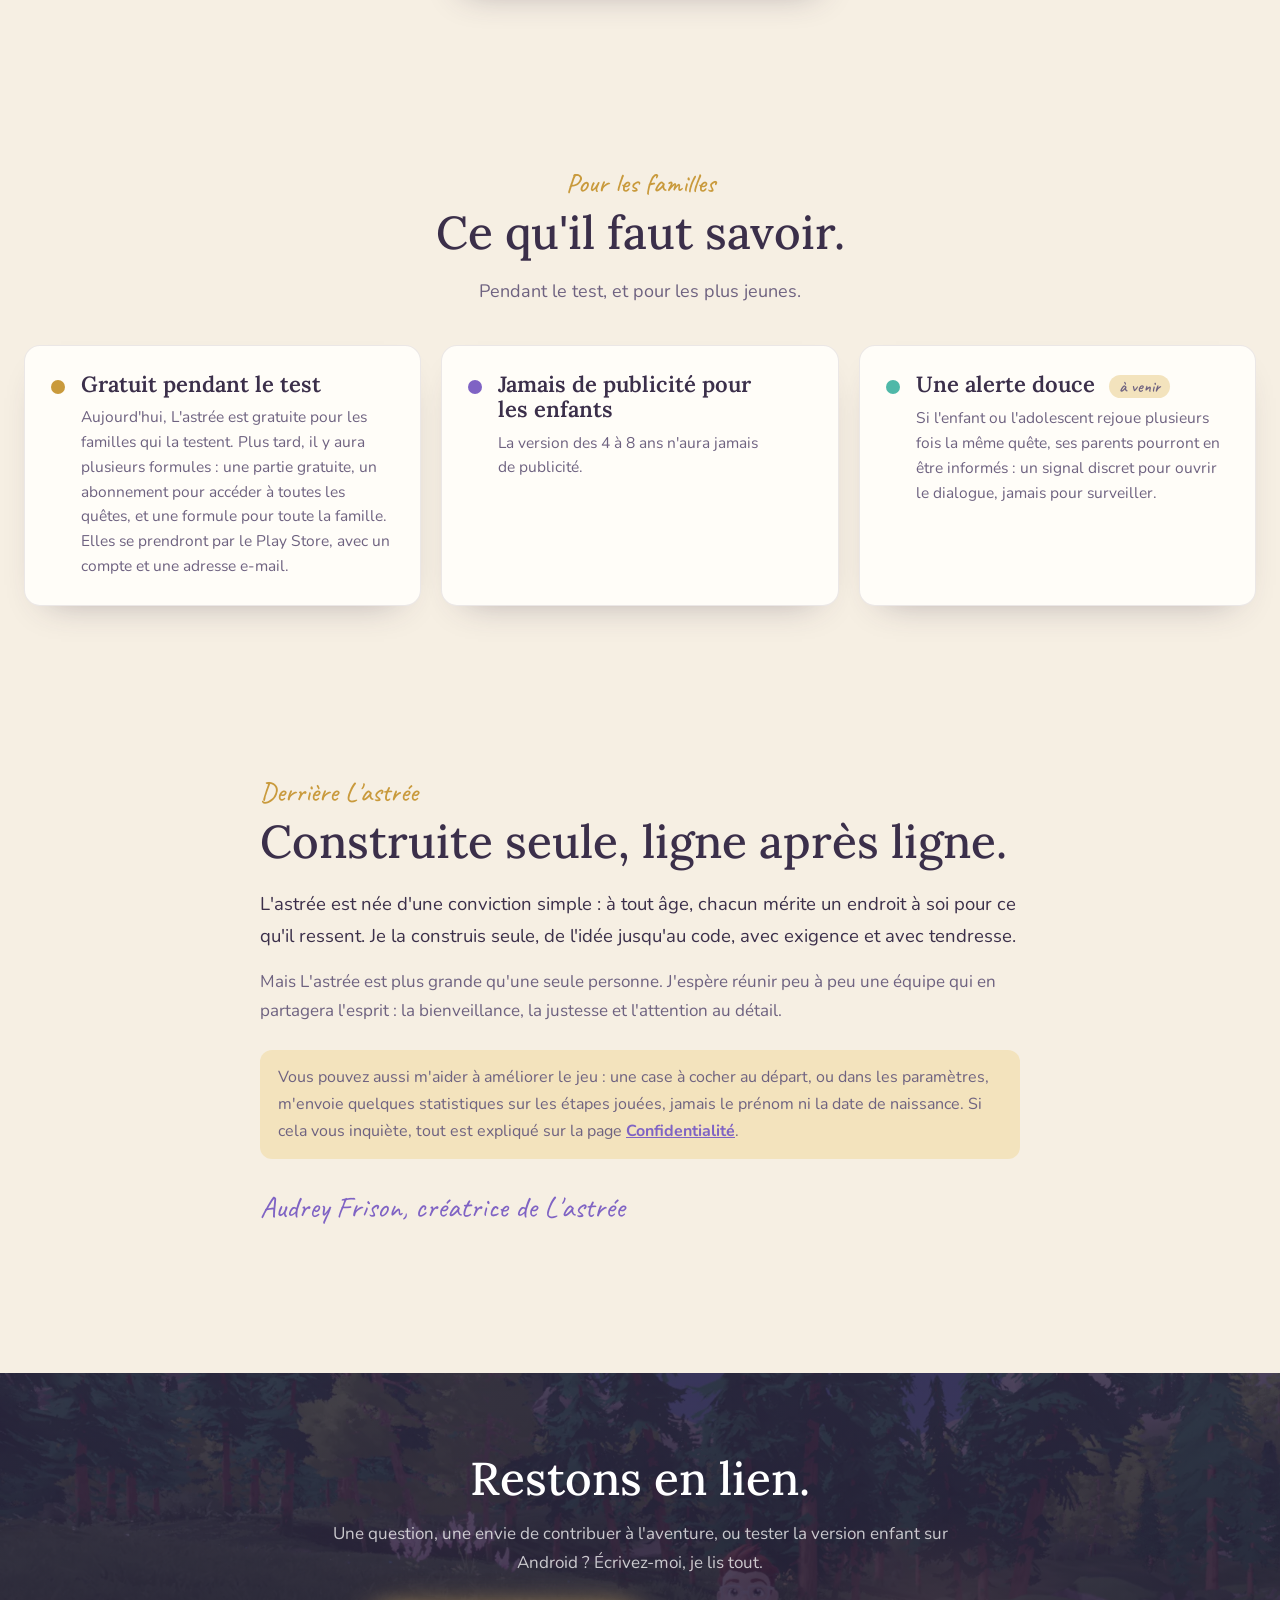
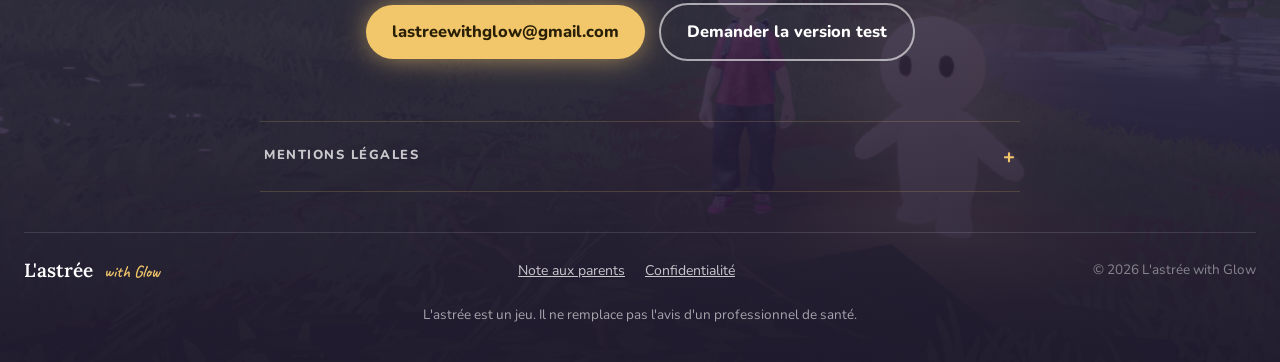
==== commit c72f9c26: "Add files via upload" ====
--- a/index.html
+++ b/index.html
@@ -1,370 +1,371 @@
-<!doctype html>
-<html lang="fr" class="jeu">
-<head>
-  <meta charset="utf-8">
-  <meta name="viewport" content="width=device-width, initial-scale=1">
-  <title>L'astrée with Glow</title>
-  <meta name="description" content="L'astrée with Glow, un jeu narratif sur les émotions, de 4 à 99 ans. Aujourd'hui, la version pour les enfants de 4 à 8 ans est en test, sur Android.">
-  <meta name="theme-color" content="#0e0c16">
-  <link rel="icon" href="images/icone-32.png?v=2026-10-26" sizes="32x32">
-  <link rel="icon" href="images/icone-192.png?v=2026-10-26" sizes="192x192">
-  <meta property="og:image" content="https://lastreewithglow.com/images/apercu-partage.png?v=2026-10-26">
-  <meta property="og:image:width" content="512">
-  <meta property="og:image:height" content="512">
-  <meta property="og:image:alt" content="Glow, petit personnage lumineux, sur un ciel de nuit violet">
-  <link rel="apple-touch-icon" href="images/icone-180.png?v=2026-10-26">
-  <meta property="og:title" content="L'astrée with Glow">
-  <meta property="og:description" content="L'endroit pour déposer, explorer et traverser ce qui se passe à l'intérieur.">
-  <meta property="og:type" content="website">
-  <link rel="stylesheet" href="style.css?v=2026-10-27">
-</head>
-<body>
-  <header class="menu-haut">
-    <a class="marque" href="#top"><span class="point" aria-hidden="true"></span><span class="nom">L'astrée</span><span class="avec">with Glow</span></a>
-    <nav aria-label="Sections de la page">
-      <ul class="liens">
-        <li><a href="#concept">Concept</a></li>
-        <li><a href="#glow">Glow</a></li>
-        <li><a href="#ages">Les âges</a></li>
-        <li><a href="#aujourdhui">Aujourd'hui</a></li>
-        <li><a href="#emotions">Émotions</a></li>
-        <li><a href="#meteo">Météo</a></li>
-        <li><a href="#ilot">L'îlot</a></li>
-        <li><a href="#familles">Familles</a></li>
-        <li><a href="#histoire">L'histoire</a></li>
-        <li><a href="parents.html">Tester le jeu</a></li>
-      </ul>
-    </nav>
-    <a class="appel-menu" href="parents.html">Demander la version test</a>
-  </header>
-
-  <section class="nuit" id="top">
-    <div class="fond" aria-hidden="true"></div>
-    <div class="voile" aria-hidden="true"></div>
-    <div class="contenu">
-      <p class="surtitre">Un jeu narratif sur les émotions</p>
-      <h1>L'astrée</h1>
-      <p class="avec-glow">with Glow</p>
-      <p class="accroche">L'endroit pour déposer, explorer et traverser ce qui se passe à l'intérieur.</p>
-      <p class="sous-titre">Un compagnon émotionnel, pour toute une vie, de 4 à 99 ans.</p>
-      <div class="boutons boutons-tete">
-        <a class="bouton or" href="parents.html">Demander la version test <span class="petit">· Android</span></a>
-        <a class="bouton blanc" href="#concept">Découvrir L'astrée</a>
-        <span class="etat"><i aria-hidden="true"></i>Aujourd'hui&nbsp;: la version enfant, en test auprès de quelques familles</span>
-      </div>
-      <p class="legende-nuit">Dans le jeu&nbsp;: l'îlot au soleil, avec Glow</p>
-    </div>
-    <div class="dechirure" aria-hidden="true"></div>
-  </section>
-
-  <main>
-    <section class="section" id="concept">
-      <div class="concept apparait">
-        <p class="surtitre">Le concept</p>
-        <h2>Un endroit à soi, à chaque âge de la vie.</h2>
-        <p class="p1">Dans L'astrée, on retrouve Glow sur son îlot, on choisit ce qu'on ressent, et on vit une petite histoire autour de cette émotion. L'univers s'adapte à l'âge, au moment et à l'énergie de chacun.</p>
-        <p class="p2">Les enfants n'ont pas toujours les mots. Les adolescents n'osent pas parler. Les adultes ne prennent plus le temps d'écouter leurs émotions. Les seniors sont parfois isolés. L'astrée donne à chacun un endroit à soi.</p>
-      </div>
-    </section>
-
-    <section class="section" id="glow">
-      <div class="deux-colonnes">
-        <div class="orbe apparait">
-          <div class="halo" aria-hidden="true"></div>
-          <div class="rond">
-            <video class="glow-video" autoplay muted loop playsinline preload="auto" poster="images/glow-danse-affiche.jpg" aria-label="Glow danse sur place">
-              <source src="images/glow-danse.mp4" type="video/mp4">
-            </video>
-            <img class="glow-affiche" src="images/glow-danse-affiche.jpg" alt="Glow, un petit personnage jaune et lumineux" width="720" height="720">
-          </div>
-          <span class="eclat e1" aria-hidden="true"></span>
-          <span class="eclat e2" aria-hidden="true"></span>
-        </div>
-        <div class="texte-glow apparait">
-          <p class="surtitre">Glow</p>
-          <h2>La constante émotionnelle de toute une vie.</h2>
-          <p class="p1">Un compagnon lumineux, doux, espiègle et bienveillant. Glow ne juge jamais, ne presse jamais. Il&nbsp;accompagne sans expliquer.</p>
-          <p class="citation">Glow ne change jamais&nbsp;: le&nbsp;même compagnon, à chaque âge de la&nbsp;vie.</p>
-        </div>
-      </div>
-    </section>
-
-    <section class="section" id="ages">
-      <div class="entete-section apparait">
-        <p class="surtitre">Un univers pour chaque âge</p>
-        <h2>Quatre mondes, une même tendresse.</h2>
-      </div>
-      <div class="ages">
-        <article class="age enfants apparait">
-          <figure>
-            <img src="images/age-enfants-centre.webp" alt="Dans le jeu : l'enfant et Glow sous l'arc-en-ciel, au milieu d'arbres de toutes les couleurs" width="800" height="640" loading="lazy">
-            <figcaption>Dans le jeu</figcaption>
-          </figure>
-          <div class="corps">
-            <span class="statut maintenant">En test aujourd'hui</span>
-            <div class="nom">Enfants</div>
-            <div class="tranche">4 à 8 ans</div>
-            <p>Univers pastel, doux et arrondi. Les images avant les mots.</p>
-          </div>
-        </article>
-        <article class="age ados apparait">
-          <figure class="en-preparation">
-            <span>Bientôt dans le jeu</span>
-          </figure>
-          <div class="corps">
-            <span class="statut a-venir">À venir</span>
-            <div class="nom">Adolescents</div>
-            <div class="tranche">9 à 16 ans</div>
-            <p>Ambiance introspective et narrative, pour ce qui ne se dit pas à voix haute.</p>
-          </div>
-        </article>
-        <article class="age adultes apparait">
-          <figure>
-            <img src="images/jeu-adulte-lac.webp" alt="Dans le jeu : un adulte et Glow au bord du lac, au soleil" width="800" height="640" loading="lazy">
-            <figcaption>Dans le jeu</figcaption>
-          </figure>
-          <div class="corps">
-            <span class="statut a-venir">À venir</span>
-            <div class="nom">Adultes</div>
-            <div class="tranche">17 à 65 ans</div>
-            <p>Un espace de calme réaliste, pour renouer avec sa vie intérieure.</p>
-          </div>
-        </article>
-        <article class="age seniors apparait">
-          <figure>
-            <img src="images/age-seniors.webp" alt="Illustration : une femme âgée marche avec Glow sur un chemin, dans une lumière dorée" width="600" height="510" loading="lazy">
-            <figcaption>Illustration</figcaption>
-          </figure>
-          <div class="corps">
-            <span class="statut a-venir">À venir</span>
-            <div class="nom">Seniors</div>
-            <div class="tranche">65 ans et plus</div>
-            <p>Réalisme poétique, lumière mémoire, douceur du souvenir.</p>
-          </div>
-        </article>
-      </div>
-    </section>
-
-    <section class="section" id="aujourdhui">
-      <div class="entete-section apparait">
-        <p class="surtitre">Aujourd'hui</p>
-        <h2>La version enfant, en test.</h2>
-        <p class="intro">Pour les 4 à 8 ans, sur Android. La joie et le calme se vivent sur l'îlot, avec Glow. La tristesse, la colère et la peur ouvrent chacune une histoire&nbsp;:</p>
-      </div>
-      <div class="histoires">
-        <article class="histoire apparait">
-          <figure>
-            <img src="images/jeu-fluffy-plage.webp" alt="Dans le jeu : Fluffy, sur la plage, près de son toboggan" width="1600" height="712" loading="lazy">
-            <figcaption>Dans le jeu</figcaption>
-          </figure>
-          <div class="corps">
-            <h3><span class="puce-emotion tristesse" aria-hidden="true"></span>Tristesse</h3>
-            <p>Sur la plage, on aide Fluffy à reconstruire son toboggan.</p>
-          </div>
-        </article>
-        <article class="histoire apparait">
-          <figure>
-            <img src="images/jeu-luminaris-nuit.webp" alt="Dans le jeu : la nuit rouge de la colère, Glow, l'enfant et Luminaris, le renard étoilé aux boules lumineuses" width="1600" height="712" loading="lazy">
-            <figcaption>Dans le jeu</figcaption>
-          </figure>
-          <div class="corps">
-            <h3><span class="puce-emotion colere" aria-hidden="true"></span>Colère</h3>
-            <p>Luminaris, un grand renard étoilé, et un feu à apaiser.</p>
-          </div>
-        </article>
-        <article class="histoire apparait">
-          <figure>
-            <img src="images/jeu-peur.webp" alt="Dans le jeu : la nuit sur une plage, l'enfant, Glow, et une ombre grise dans un grand miroir" width="960" height="540" loading="lazy">
-            <figcaption>Dans le jeu</figcaption>
-          </figure>
-          <div class="corps">
-            <h3><span class="puce-emotion peur" aria-hidden="true"></span>Peur</h3>
-            <p>La nuit, un miroir, et une ombre qui n'est pas celle qu'on croit.</p>
-          </div>
-        </article>
-      </div>
-      <p class="phrase-quetes">Chaque émotion a sa façon d'être vécue. Pour l'instant, la plupart passent par une quête, le temps que les autres prennent forme.</p>
-      <ul class="badges" aria-label="Les badges de la version enfant">
-        <li><img src="images/badge-joie.webp" alt="Badge de la joie" width="240" height="240" loading="lazy"></li>
-        <li><img src="images/badge-calme.webp" alt="Badge du calme" width="240" height="240" loading="lazy"></li>
-        <li><img src="images/badge-tristesse.webp" alt="Badge de la tristesse" width="240" height="240" loading="lazy"></li>
-        <li><img src="images/badge-colere.webp" alt="Badge de la colère" width="240" height="240" loading="lazy"></li>
-        <li><img src="images/badge-peur.webp" alt="Badge de la peur" width="240" height="240" loading="lazy"></li>
-        <li><img src="images/badge-je-ne-sais-pas.webp" alt="Badge de « je ne sais pas »" width="240" height="240" loading="lazy"></li>
-      </ul>
-      <p class="legende-badges">Chaque moment vécu donne un badge, rangé dans le Carnet du joueur.</p>
-    </section>
-
-    <section class="section" id="emotions">
-      <div class="entete-section serre apparait">
-        <p class="surtitre">Les émotions</p>
-        <h2>À chaque âge, ses mots.</h2>
-        <p class="intro">L'astrée propose une palette d'émotions adaptée, qui s'élargit avec l'âge.</p>
-      </div>
-      <div class="palettes">
-        <div class="palette jeunes apparait">
-          <div class="haut"><span class="nom">Les plus jeunes</span><span class="tranche">4 à 8 ans</span><span class="sous">Une palette volontairement réduite et rassurante.</span></div>
-          <ul class="puces">
-            <li class="e-joie">Joie</li><li class="e-calme">Calme</li><li class="e-tristesse">Tristesse</li><li class="e-colere">Colère</li><li class="e-peur">Peur</li><li class="e-sais-pas">«&nbsp;Je ne sais pas&nbsp;»</li>
-          </ul>
-        </div>
-        <div class="palette tous apparait">
-          <div class="haut"><span class="nom">Adolescents, adultes et seniors</span><span class="tranche">9 ans et plus</span><span class="sous">La palette s'enrichit.</span></div>
-          <ul class="puces">
-            <li class="e-joie">Joie</li><li class="e-calme">Calme</li><li class="e-tristesse">Tristesse</li><li class="e-colere">Colère</li><li class="e-peur">Peur</li><li class="e-anxiete">Anxiété</li><li class="e-honte">Honte</li><li class="e-stress">Stress</li><li class="e-degout">Dégoût</li><li class="e-fatigue">Fatigue</li><li class="e-sais-pas">«&nbsp;Je ne sais pas&nbsp;»</li>
-          </ul>
-        </div>
-      </div>
-      <div class="notes">
-        <div class="note apparait"><h3>Joie, Calme</h3><p>Ouvrent une promenade libre avec Glow.</p></div>
-        <div class="note apparait"><h3>Fatigue</h3><p>Ouvre un échange où Glow propose des pistes adaptées.</p></div>
-        <div class="note apparait"><h3>«&nbsp;Je ne sais pas&nbsp;»</h3><p>Toujours une réponse valable&nbsp;: Glow accompagne alors l'exploration.</p></div>
-      </div>
-    </section>
-
-    <section class="section" id="meteo">
-      <div class="entete-section serre apparait">
-        <p class="surtitre">La météo de l'îlot</p>
-        <h2>Chacun choisit la météo de son îlot.</h2>
-        <p class="intro">Avant d'arriver sur l'îlot, on choisit le temps qu'il y fera. Une façon simple de dire comment on se sent, et l'îlot change avec elle.</p>
-      </div>
-      <div class="meteos">
-        <figure class="apparait">
-          <img src="images/jeu-soleil-ilot.webp" alt="Sous le soleil, l'enfant et Glow près de la rivière" width="1600" height="1170" loading="lazy">
-          <figcaption><img src="images/meteo-soleil.webp" alt="" width="160" height="160">Soleil</figcaption>
-        </figure>
-        <figure class="apparait">
-          <img src="images/jeu-pluie-800.webp" srcset="images/jeu-pluie-800.webp 800w, images/jeu-pluie.webp 1400w" sizes="(min-width: 900px) 30vw, 100vw" alt="Sous la pluie, l'enfant et Glow près de la rivière" width="1400" height="624" loading="lazy">
-          <figcaption><img src="images/meteo-pluie.webp" alt="" width="160" height="160">Pluie</figcaption>
-        </figure>
-        <figure class="apparait">
-          <img src="images/jeu-orage-800.webp" srcset="images/jeu-orage-800.webp 800w, images/jeu-orage.webp 1400w" sizes="(min-width: 900px) 30vw, 100vw" alt="Sous l'orage, le ciel s'assombrit au-dessus de l'enfant et de Glow" width="1400" height="624" loading="lazy">
-          <figcaption><img src="images/meteo-orage.webp" alt="" width="160" height="160">Orage</figcaption>
-        </figure>
-        <figure class="apparait">
-          <img src="images/jeu-vent-800.webp" srcset="images/jeu-vent-800.webp 800w, images/jeu-vent.webp 1400w" sizes="(min-width: 900px) 30vw, 100vw" alt="Dans le vent, les arbres bougent autour de l'enfant et de Glow" width="1400" height="624" loading="lazy">
-          <figcaption><img src="images/meteo-vent.webp" alt="" width="160" height="160">Vent</figcaption>
-        </figure>
-        <figure class="apparait">
-          <img src="images/jeu-arc-en-ciel-ilot.webp" alt="Sous l'arc-en-ciel, chaque arbre prend une couleur vive" width="1600" height="1170" loading="lazy">
-          <figcaption><img src="images/meteo-arc-en-ciel.webp" alt="" width="160" height="160">Arc-en-ciel</figcaption>
-        </figure>
-        <figure class="apparait">
-          <img src="images/jeu-neige-700.webp" srcset="images/jeu-neige-700.webp 700w, images/jeu-neige.webp 1212w" sizes="(min-width: 900px) 30vw, 100vw" alt="Sous la neige, l'enfant et Glow entre les sapins blancs" width="1212" height="540" loading="lazy">
-          <figcaption><img src="images/meteo-neige.webp" alt="" width="160" height="160">Neige</figcaption>
-        </figure>
-        <figure class="apparait mystere">
-          <img src="images/jeu-mystere-halloween.webp" alt="La nuit d'Halloween sur l'îlot : arbres d'automne, ciel étoilé, Glow et l'enfant" width="1600" height="667" loading="lazy">
-          <figcaption><span class="interrogation" aria-hidden="true">?</span>Mystère&nbsp;: les fêtes de l'année. En octobre, la nuit d'Halloween</figcaption>
-        </figure>
-      </div>
-    </section>
-
-    <section class="section" id="boucle">
-      <div class="entete-section apparait">
-        <p class="surtitre">La boucle</p>
-        <h2>Une boucle simple, douce, à votre rythme.</h2>
-      </div>
-      <div class="cercle apparait">
-        <svg class="anneau" viewBox="0 0 860 860" aria-hidden="true"><circle cx="430" cy="430" r="300" fill="none" stroke="#7f63c4" stroke-width="2.5" stroke-dasharray="7 9" opacity=".55"/><path d="M-9,-7 L7,0 L-9,7" transform="translate(580.0,170.2) rotate(30.0)" fill="#7f63c4"/><path d="M-9,-7 L7,0 L-9,7" transform="translate(730.0,430.0) rotate(90.0)" fill="#7f63c4"/><path d="M-9,-7 L7,0 L-9,7" transform="translate(580.0,689.8) rotate(150.0)" fill="#7f63c4"/><path d="M-9,-7 L7,0 L-9,7" transform="translate(280.0,689.8) rotate(210.0)" fill="#7f63c4"/><path d="M-9,-7 L7,0 L-9,7" transform="translate(130.0,430.0) rotate(270.0)" fill="#7f63c4"/><path d="M-9,-7 L7,0 L-9,7" transform="translate(280.0,170.2) rotate(330.0)" fill="#7f63c4"/></svg>
-        <div class="coeur" aria-hidden="true"><img src="images/glow-velours-500.webp" alt="" width="500" height="750"></div>
-        <ol class="boucle">
-          <li class="pas-1"><div class="numero">1</div><h3>Choisir la météo</h3><p>Celle de son îlot, un langage simple, accessible à tout âge.</p></li>
-          <li class="pas-2"><div class="numero">2</div><h3>Arriver sur son îlot</h3><p>Son cocon personnel, où Glow attend.</p></li>
-          <li class="pas-3"><div class="numero">3</div><h3>Choisir une émotion</h3><p>Celle du moment, sans pression.</p></li>
-          <li class="pas-4"><div class="numero">4</div><h3>Avancer avec Glow</h3><p>Il nous accompagne vers une quête, une simple promenade, ou un échange.</p></li>
-          <li class="pas-5"><div class="numero">5</div><h3>Jouer</h3><p>Vivre l'émotion dans une petite histoire.</p></li>
-          <li class="pas-6"><div class="numero">6</div><h3>Garder une trace</h3><p>Une phrase de Glow pour la suite, puis un badge dans le Carnet.</p></li>
-        </ol>
-      </div>
-    </section>
-
-    <section class="section" id="ilot">
-      <div class="entete-section apparait">
-        <p class="surtitre">Votre îlot</p>
-        <h2>Ce que vous trouverez sur votre îlot.</h2>
-      </div>
-      <div class="ilot">
-        <div class="element c-turquoise apparait"><span class="losange" aria-hidden="true"></span><div><h3>La météo de l'îlot</h3><p>Pour donner le ton de l'ambiance.</p></div></div>
-        <div class="element c-lilas apparait"><span class="losange" aria-hidden="true"></span><div><h3>Votre îlot personnel</h3><p>Un espace à soi, qui vous ressemble.</p></div></div>
-        <div class="element c-peche apparait"><span class="losange" aria-hidden="true"></span><div><h3>Les émotions</h3><p>Adaptées à votre âge, pour mettre en mouvement ce qui est là.</p></div></div>
-        <div class="element c-or apparait"><span class="losange" aria-hidden="true"></span><div><h3>Les quêtes</h3><p>Des histoires vécues avec Glow, qui nous accompagne.</p></div></div>
-        <div class="element c-turquoise apparait"><span class="losange" aria-hidden="true"></span><div><h3>Le Carnet émotionnel</h3><p>Vos badges et votre cheminement.</p></div></div>
-        <div class="element c-lilas apparait"><span class="losange" aria-hidden="true"></span><div><h3>Le Livre intime <span class="mention-a-venir">à venir</span></h3><p>Pour les plus grands&nbsp;: privé, verrouillé, rien qu'à vous.</p></div></div>
-        <div class="element moment c-or apparait"><span class="losange" aria-hidden="true"></span><div><h3>Un moment avec Glow <span class="mention-a-venir">à venir</span></h3><p>En tête-à-tête&nbsp;: on lui dit ce qu'on a sur le cœur, il écoute, et il répond.</p></div></div>
-      </div>
-    </section>
-
-    <section class="section" id="familles">
-      <div class="entete-section serre apparait">
-        <p class="surtitre">Pour les familles</p>
-        <h2>Ce qu'il faut savoir.</h2>
-        <p class="intro">Pendant le test, et pour les plus jeunes.</p>
-      </div>
-      <div class="familles">
-        <div class="famille c-or apparait"><span class="rond-couleur" aria-hidden="true"></span><div><h3>Gratuit pendant le test</h3><p>Aujourd'hui, L'astrée est gratuite pour les familles qui la testent. Plus tard, il y aura plusieurs formules&nbsp;: une partie gratuite, un abonnement pour accéder à toutes les quêtes, et une formule pour toute la famille. Elles se prendront par le Play Store, avec un compte et une adresse e-mail.</p></div></div>
-        <div class="famille c-lilas apparait"><span class="rond-couleur" aria-hidden="true"></span><div><h3>Jamais de publicité pour les enfants</h3><p>La version des 4 à 8 ans n'aura jamais de publicité.</p></div></div>
-        <div class="famille c-turquoise apparait"><span class="rond-couleur" aria-hidden="true"></span><div><h3>Une alerte douce <span class="mention-a-venir">à venir</span></h3><p>Si l'enfant ou l'adolescent rejoue plusieurs fois la même quête, ses parents pourront en être informés&nbsp;: un signal discret pour ouvrir le dialogue, jamais pour surveiller.</p></div></div>
-      </div>
-    </section>
-
-    <section class="section" id="histoire">
-      <div class="derriere">
-        <div class="apparait">
-          <p class="surtitre">Derrière L'astrée</p>
-          <h2>Construite seule, ligne après ligne.</h2>
-          <p class="p1">L'astrée est née d'une conviction simple&nbsp;: à tout âge, chacun mérite un endroit à soi pour ce qu'il ressent. Je la construis seule, de l'idée jusqu'au code, avec exigence et avec tendresse.</p>
-          <p class="p2">Mais L'astrée est plus grande qu'une seule personne. J'espère réunir peu à peu une équipe qui en partagera l'esprit&nbsp;: la bienveillance, la justesse et l'attention au détail.</p>
-          <p class="p3">Vous pouvez aussi m'aider à améliorer le jeu&nbsp;: une case à cocher au départ, ou dans les paramètres, m'envoie quelques statistiques sur les étapes jouées, jamais le prénom ni la date de naissance. Si cela vous inquiète, tout est expliqué sur la page <a href="confidentialite.html">Confidentialité</a>.</p>
-          <div class="signature-bloc">
-            <div>
-              <p class="signature">Audrey Frison, créatrice de L'astrée</p>
-            </div>
-          </div>
-        </div>
-      </div>
-    </section>
-  </main>
-
-  <footer class="pied" id="contact">
-    <div class="fond" aria-hidden="true"></div><div class="voile" aria-hidden="true"></div>
-    <div class="dedans">
-      <div class="contact">
-        <h2>Restons en lien.</h2>
-        <p>Une question, une envie de contribuer à l'aventure, ou tester la version enfant sur Android&nbsp;? Écrivez-moi, je lis tout.</p>
-        <div class="boutons">
-          <a class="bouton plein" href="mailto:lastreewithglow@gmail.com">lastreewithglow@gmail.com</a>
-          <a class="bouton contour" href="parents.html">Demander la version test</a>
-        </div>
-      </div>
-      <details class="mentions" id="mentions">
-        <summary><span>Mentions légales</span><span class="plus" aria-hidden="true">+</span></summary>
-        <div class="contenu">
-          <h3>Éditrice du site</h3>
-          <p>Le présent site est édité par Audrey Frison. Contact&nbsp;: lastreewithglow@gmail.com.</p>
-          <h3>Statut juridique</h3>
-          <p>Projet en cours de structuration (SASU en formation). Les présentes mentions seront mises à jour lors de l'immatriculation de la société (raison sociale, SIREN/SIRET, siège social).</p>
-          <h3>Contenus</h3>
-          <p>«&nbsp;L'astrée with Glow&nbsp;», le personnage de Glow, les textes, les visuels et l'identité graphique du site appartiennent à Audrey Frison. Toute reproduction sans autorisation est interdite.</p>
-          <h3>Hébergement</h3>
-          <p>GitHub Pages, service de GitHub, Inc., 88 Colin P. Kelly Jr. Street, San Francisco, CA 94107, États-Unis.</p>
-          <h3>Données personnelles</h3>
-          <p>Ce site ne collecte aucune donnée personnelle, ne demande aucune adresse e-mail et ne dépose aucun cookie. GitHub, qui l'héberge, peut noter l'adresse IP des visiteurs (le numéro de leur connexion à internet), pour sa sécurité. Pour le jeu, voir la <a href="confidentialite.html">politique de confidentialité</a>.</p>
-          <h3>Polices d'écriture</h3>
-          <p>Les polices du site (Lora, Nunito, Caveat et Lavishly Yours) sont libres d'utilisation, sous licence SIL Open Font License.</p>
-        </div>
-      </details>
-      <div class="bas-de-page">
-        <span class="nom">L'astrée <span>with Glow</span></span>
-        <ul>
-          <li><a href="parents.html">Note aux parents</a></li>
-          <li><a href="confidentialite.html">Confidentialité</a></li>
-        </ul>
-        <span class="droits">© 2026 L'astrée with Glow</span>
-      </div>
-      <p class="avertissement">L'astrée est un jeu. Il ne remplace pas l'avis d'un professionnel de santé.</p>
-    </div>
-  </footer>
-  <script src="lucioles.js?v=2026-10-23t"></script>
-</body>
-</html>
+<!doctype html>
+<html lang="fr" class="jeu">
+<head>
+  <meta charset="utf-8">
+  <meta name="viewport" content="width=device-width, initial-scale=1">
+  <title>L'astrée with Glow</title>
+  <meta name="description" content="L'astrée with Glow, un jeu narratif sur les émotions, de 4 à 99 ans. Aujourd'hui, la version pour les enfants de 4 à 8 ans est en test, sur Android.">
+  <meta name="theme-color" content="#0e0c16">
+  <link rel="icon" href="images/icone-32.png?v=2026-10-26" sizes="32x32">
+  <link rel="icon" href="images/icone-192.png?v=2026-10-26" sizes="192x192">
+  <meta property="og:image" content="https://lastreewithglow.com/images/apercu-partage.png?v=2026-10-26">
+  <meta property="og:image:width" content="512">
+  <meta property="og:image:height" content="512">
+  <meta property="og:image:alt" content="Glow, petit personnage lumineux, sur un ciel de nuit violet">
+  <link rel="apple-touch-icon" href="images/icone-180.png?v=2026-10-26">
+  <meta property="og:title" content="L'astrée with Glow">
+  <meta property="og:description" content="L'endroit pour déposer, explorer et traverser ce qui se passe à l'intérieur.">
+  <meta property="og:type" content="website">
+  <link rel="stylesheet" href="style.css?v=2026-10-27">
+</head>
+<body>
+  <header class="menu-haut">
+    <a class="marque" href="#top"><span class="point" aria-hidden="true"></span><span class="nom">L'astrée</span><span class="avec">with Glow</span></a>
+    <nav aria-label="Sections de la page">
+      <ul class="liens">
+        <li><a href="#concept">Concept</a></li>
+        <li><a href="#glow">Glow</a></li>
+        <li><a href="#ages">Les âges</a></li>
+        <li><a href="#aujourdhui">Aujourd'hui</a></li>
+        <li><a href="#emotions">Émotions</a></li>
+        <li><a href="#meteo">Météo</a></li>
+        <li><a href="#ilot">L'îlot</a></li>
+        <li><a href="#familles">Familles</a></li>
+        <li><a href="#histoire">L'histoire</a></li>
+        <li><a href="parents.html">Tester le jeu</a></li>
+      </ul>
+    </nav>
+    <a class="appel-menu" href="parents.html">Demander la version test</a>
+  </header>
+
+  <section class="nuit" id="top">
+    <div class="fond" aria-hidden="true"></div>
+    <div class="voile" aria-hidden="true"></div>
+    <div class="contenu">
+      <p class="surtitre">Un jeu narratif sur les émotions</p>
+      <h1>L'astrée</h1>
+      <p class="avec-glow">with Glow</p>
+      <p class="accroche">L'endroit pour déposer, explorer et traverser ce qui se passe à l'intérieur.</p>
+      <p class="sous-titre">Un compagnon émotionnel, pour toute une vie, de 4 à 99 ans.</p>
+      <div class="boutons boutons-tete">
+        <a class="bouton or" href="parents.html">Demander la version test <span class="petit">· Android</span></a>
+        <a class="bouton blanc" href="#concept">Découvrir L'astrée</a>
+        <span class="etat"><i aria-hidden="true"></i>Aujourd'hui&nbsp;: la version enfant, en test auprès de quelques familles</span>
+      </div>
+      <p class="legende-nuit">Dans le jeu&nbsp;: l'îlot au soleil, avec Glow</p>
+    </div>
+    <div class="dechirure" aria-hidden="true"></div>
+  </section>
+
+  <main>
+    <section class="section" id="concept">
+      <div class="concept apparait">
+        <p class="surtitre">Le concept</p>
+        <h2>Un endroit à soi, à chaque âge de la vie.</h2>
+        <p class="p1">Dans L'astrée, on retrouve Glow sur son îlot, on choisit ce qu'on ressent, et on vit une petite histoire autour de cette émotion. L'univers s'adapte à l'âge, au moment et à l'énergie de chacun.</p>
+        <p class="p2">Les enfants n'ont pas toujours les mots. Les adolescents n'osent pas parler. Les adultes ne prennent plus le temps d'écouter leurs émotions. Les seniors sont parfois isolés. L'astrée donne à chacun un endroit à soi.</p>
+      </div>
+    </section>
+
+    <section class="section" id="glow">
+      <div class="deux-colonnes">
+        <div class="orbe apparait">
+          <div class="halo" aria-hidden="true"></div>
+          <div class="rond">
+            <video class="glow-video" autoplay muted loop playsinline preload="auto" poster="images/glow-danse-affiche.jpg" aria-label="Glow danse sur place">
+              <source src="images/glow-danse.mp4" type="video/mp4">
+            </video>
+            <img class="glow-affiche" src="images/glow-danse-affiche.jpg" alt="Glow, un petit personnage jaune et lumineux" width="720" height="720">
+          </div>
+          <span class="eclat e1" aria-hidden="true"></span>
+          <span class="eclat e2" aria-hidden="true"></span>
+        </div>
+        <div class="texte-glow apparait">
+          <p class="surtitre">Glow</p>
+          <h2>La constante émotionnelle de toute une vie.</h2>
+          <p class="p1">Un compagnon lumineux, doux, espiègle et bienveillant. Glow ne juge jamais, ne presse jamais. Il&nbsp;accompagne sans expliquer.</p>
+          <p class="citation">Glow ne change jamais&nbsp;: le&nbsp;même compagnon, à chaque âge de la&nbsp;vie.</p>
+        </div>
+      </div>
+    </section>
+
+    <section class="section" id="ages">
+      <div class="entete-section apparait">
+        <p class="surtitre">Un univers pour chaque âge</p>
+        <h2>Quatre mondes, une même tendresse.</h2>
+      </div>
+      <div class="ages">
+        <article class="age enfants apparait">
+          <figure>
+            <img src="images/age-enfants-centre.webp" alt="Dans le jeu : l'enfant et Glow sous l'arc-en-ciel, au milieu d'arbres de toutes les couleurs" width="800" height="640" loading="lazy">
+            <figcaption>Dans le jeu</figcaption>
+          </figure>
+          <div class="corps">
+            <span class="statut maintenant">En test aujourd'hui</span>
+            <div class="nom">Enfants</div>
+            <div class="tranche">4 à 8 ans</div>
+            <p>Univers pastel, doux et arrondi. Les images avant les mots.</p>
+          </div>
+        </article>
+        <article class="age ados apparait">
+          <figure>
+            <img src="images/jeu-ado-ruisseau.webp" alt="Dans le jeu : un adolescent dessiné en style manga et Glow au bord du ruisseau, au soleil" width="800" height="640" loading="lazy">
+            <figcaption>Dans le jeu</figcaption>
+          </figure>
+          <div class="corps">
+            <span class="statut a-venir">À venir</span>
+            <div class="nom">Adolescents</div>
+            <div class="tranche">9 à 16 ans</div>
+            <p>Ambiance introspective et narrative, pour ce qui ne se dit pas à voix haute.</p>
+          </div>
+        </article>
+        <article class="age adultes apparait">
+          <figure>
+            <img src="images/jeu-adulte-lac.webp" alt="Dans le jeu : un adulte et Glow au bord du lac, au soleil" width="800" height="640" loading="lazy">
+            <figcaption>Dans le jeu</figcaption>
+          </figure>
+          <div class="corps">
+            <span class="statut a-venir">À venir</span>
+            <div class="nom">Adultes</div>
+            <div class="tranche">17 à 65 ans</div>
+            <p>Un espace de calme réaliste, pour renouer avec sa vie intérieure.</p>
+          </div>
+        </article>
+        <article class="age seniors apparait">
+          <figure>
+            <img src="images/age-seniors.webp" alt="Illustration : une femme âgée marche avec Glow sur un chemin, dans une lumière dorée" width="600" height="510" loading="lazy">
+            <figcaption>Illustration</figcaption>
+          </figure>
+          <div class="corps">
+            <span class="statut a-venir">À venir</span>
+            <div class="nom">Seniors</div>
+            <div class="tranche">65 ans et plus</div>
+            <p>Réalisme poétique, lumière mémoire, douceur du souvenir.</p>
+          </div>
+        </article>
+      </div>
+    </section>
+
+    <section class="section" id="aujourdhui">
+      <div class="entete-section apparait">
+        <p class="surtitre">Aujourd'hui</p>
+        <h2>La version enfant, en test.</h2>
+        <p class="intro">Pour les 4 à 8 ans, sur Android. La joie et le calme se vivent sur l'îlot, avec Glow. La tristesse, la colère et la peur ouvrent chacune une histoire&nbsp;:</p>
+      </div>
+      <div class="histoires">
+        <article class="histoire apparait">
+          <figure>
+            <img src="images/jeu-fluffy-plage.webp" alt="Dans le jeu : Fluffy, sur la plage, près de son toboggan" width="1600" height="712" loading="lazy">
+            <figcaption>Dans le jeu</figcaption>
+          </figure>
+          <div class="corps">
+            <h3><span class="puce-emotion tristesse" aria-hidden="true"></span>Tristesse</h3>
+            <p>Sur la plage, on aide Fluffy à reconstruire son toboggan.</p>
+          </div>
+        </article>
+        <article class="histoire apparait">
+          <figure>
+            <img src="images/jeu-luminaris-nuit.webp" alt="Dans le jeu : la nuit rouge de la colère, Glow, l'enfant et Luminaris, le renard étoilé aux boules lumineuses" width="1600" height="712" loading="lazy">
+            <figcaption>Dans le jeu</figcaption>
+          </figure>
+          <div class="corps">
+            <h3><span class="puce-emotion colere" aria-hidden="true"></span>Colère</h3>
+            <p>Luminaris, un grand renard étoilé, et un feu à apaiser.</p>
+          </div>
+        </article>
+        <article class="histoire apparait">
+          <figure>
+            <img src="images/jeu-peur.webp" alt="Dans le jeu : la nuit sur une plage, l'enfant, Glow, et une ombre grise dans un grand miroir" width="960" height="540" loading="lazy">
+            <figcaption>Dans le jeu</figcaption>
+          </figure>
+          <div class="corps">
+            <h3><span class="puce-emotion peur" aria-hidden="true"></span>Peur</h3>
+            <p>La nuit, un miroir, et une ombre qui n'est pas celle qu'on croit.</p>
+          </div>
+        </article>
+      </div>
+      <p class="phrase-quetes">Chaque émotion a sa façon d'être vécue. Pour l'instant, la plupart passent par une quête, le temps que les autres prennent forme.</p>
+      <ul class="badges" aria-label="Les badges de la version enfant">
+        <li><img src="images/badge-joie.webp" alt="Badge de la joie" width="240" height="240" loading="lazy"></li>
+        <li><img src="images/badge-calme.webp" alt="Badge du calme" width="240" height="240" loading="lazy"></li>
+        <li><img src="images/badge-tristesse.webp" alt="Badge de la tristesse" width="240" height="240" loading="lazy"></li>
+        <li><img src="images/badge-colere.webp" alt="Badge de la colère" width="240" height="240" loading="lazy"></li>
+        <li><img src="images/badge-peur.webp" alt="Badge de la peur" width="240" height="240" loading="lazy"></li>
+        <li><img src="images/badge-je-ne-sais-pas.webp" alt="Badge de « je ne sais pas »" width="240" height="240" loading="lazy"></li>
+      </ul>
+      <p class="legende-badges">Chaque moment vécu donne un badge, rangé dans le Carnet du joueur.</p>
+    </section>
+
+    <section class="section" id="emotions">
+      <div class="entete-section serre apparait">
+        <p class="surtitre">Les émotions</p>
+        <h2>À chaque âge, ses mots.</h2>
+        <p class="intro">L'astrée propose une palette d'émotions adaptée, qui s'élargit avec l'âge.</p>
+      </div>
+      <div class="palettes">
+        <div class="palette jeunes apparait">
+          <div class="haut"><span class="nom">Les plus jeunes</span><span class="tranche">4 à 8 ans</span><span class="sous">Une palette volontairement réduite et rassurante.</span></div>
+          <ul class="puces">
+            <li class="e-joie">Joie</li><li class="e-calme">Calme</li><li class="e-tristesse">Tristesse</li><li class="e-colere">Colère</li><li class="e-peur">Peur</li><li class="e-sais-pas">«&nbsp;Je ne sais pas&nbsp;»</li>
+          </ul>
+        </div>
+        <div class="palette tous apparait">
+          <div class="haut"><span class="nom">Adolescents, adultes et seniors</span><span class="tranche">9 ans et plus</span><span class="sous">La palette s'enrichit.</span></div>
+          <ul class="puces">
+            <li class="e-joie">Joie</li><li class="e-calme">Calme</li><li class="e-tristesse">Tristesse</li><li class="e-colere">Colère</li><li class="e-peur">Peur</li><li class="e-anxiete">Anxiété</li><li class="e-honte">Honte</li><li class="e-stress">Stress</li><li class="e-degout">Dégoût</li><li class="e-fatigue">Fatigue</li><li class="e-sais-pas">«&nbsp;Je ne sais pas&nbsp;»</li>
+          </ul>
+        </div>
+      </div>
+      <div class="notes">
+        <div class="note apparait"><h3>Joie, Calme</h3><p>Ouvrent une promenade libre avec Glow.</p></div>
+        <div class="note apparait"><h3>Fatigue</h3><p>Ouvre un échange où Glow propose des pistes adaptées.</p></div>
+        <div class="note apparait"><h3>«&nbsp;Je ne sais pas&nbsp;»</h3><p>Toujours une réponse valable&nbsp;: Glow accompagne alors l'exploration.</p></div>
+      </div>
+    </section>
+
+    <section class="section" id="meteo">
+      <div class="entete-section serre apparait">
+        <p class="surtitre">La météo de l'îlot</p>
+        <h2>Chacun choisit la météo de son îlot.</h2>
+        <p class="intro">Avant d'arriver sur l'îlot, on choisit le temps qu'il y fera. Une façon simple de dire comment on se sent, et l'îlot change avec elle.</p>
+      </div>
+      <div class="meteos">
+        <figure class="apparait">
+          <img src="images/jeu-soleil-ilot.webp" alt="Sous le soleil, l'enfant et Glow près de la rivière" width="1600" height="1170" loading="lazy">
+          <figcaption><img src="images/meteo-soleil.webp" alt="" width="160" height="160">Soleil</figcaption>
+        </figure>
+        <figure class="apparait">
+          <img src="images/jeu-pluie-800.webp" srcset="images/jeu-pluie-800.webp 800w, images/jeu-pluie.webp 1400w" sizes="(min-width: 900px) 30vw, 100vw" alt="Sous la pluie, l'enfant et Glow près de la rivière" width="1400" height="624" loading="lazy">
+          <figcaption><img src="images/meteo-pluie.webp" alt="" width="160" height="160">Pluie</figcaption>
+        </figure>
+        <figure class="apparait">
+          <img src="images/jeu-orage-800.webp" srcset="images/jeu-orage-800.webp 800w, images/jeu-orage.webp 1400w" sizes="(min-width: 900px) 30vw, 100vw" alt="Sous l'orage, le ciel s'assombrit au-dessus de l'enfant et de Glow" width="1400" height="624" loading="lazy">
+          <figcaption><img src="images/meteo-orage.webp" alt="" width="160" height="160">Orage</figcaption>
+        </figure>
+        <figure class="apparait">
+          <img src="images/jeu-vent-800.webp" srcset="images/jeu-vent-800.webp 800w, images/jeu-vent.webp 1400w" sizes="(min-width: 900px) 30vw, 100vw" alt="Dans le vent, les arbres bougent autour de l'enfant et de Glow" width="1400" height="624" loading="lazy">
+          <figcaption><img src="images/meteo-vent.webp" alt="" width="160" height="160">Vent</figcaption>
+        </figure>
+        <figure class="apparait">
+          <img src="images/jeu-arc-en-ciel-ilot.webp" alt="Sous l'arc-en-ciel, chaque arbre prend une couleur vive" width="1600" height="1170" loading="lazy">
+          <figcaption><img src="images/meteo-arc-en-ciel.webp" alt="" width="160" height="160">Arc-en-ciel</figcaption>
+        </figure>
+        <figure class="apparait">
+          <img src="images/jeu-neige-700.webp" srcset="images/jeu-neige-700.webp 700w, images/jeu-neige.webp 1212w" sizes="(min-width: 900px) 30vw, 100vw" alt="Sous la neige, l'enfant et Glow entre les sapins blancs" width="1212" height="540" loading="lazy">
+          <figcaption><img src="images/meteo-neige.webp" alt="" width="160" height="160">Neige</figcaption>
+        </figure>
+        <figure class="apparait mystere">
+          <img src="images/jeu-mystere-halloween.webp" alt="La nuit d'Halloween sur l'îlot : arbres d'automne, ciel étoilé, Glow et l'enfant" width="1600" height="667" loading="lazy">
+          <figcaption><span class="interrogation" aria-hidden="true">?</span>Mystère&nbsp;: les fêtes de l'année. En octobre, la nuit d'Halloween</figcaption>
+        </figure>
+      </div>
+    </section>
+
+    <section class="section" id="boucle">
+      <div class="entete-section apparait">
+        <p class="surtitre">La boucle</p>
+        <h2>Une boucle simple, douce, à votre rythme.</h2>
+      </div>
+      <div class="cercle apparait">
+        <svg class="anneau" viewBox="0 0 860 860" aria-hidden="true"><circle cx="430" cy="430" r="300" fill="none" stroke="#7f63c4" stroke-width="2.5" stroke-dasharray="7 9" opacity=".55"/><path d="M-9,-7 L7,0 L-9,7" transform="translate(580.0,170.2) rotate(30.0)" fill="#7f63c4"/><path d="M-9,-7 L7,0 L-9,7" transform="translate(730.0,430.0) rotate(90.0)" fill="#7f63c4"/><path d="M-9,-7 L7,0 L-9,7" transform="translate(580.0,689.8) rotate(150.0)" fill="#7f63c4"/><path d="M-9,-7 L7,0 L-9,7" transform="translate(280.0,689.8) rotate(210.0)" fill="#7f63c4"/><path d="M-9,-7 L7,0 L-9,7" transform="translate(130.0,430.0) rotate(270.0)" fill="#7f63c4"/><path d="M-9,-7 L7,0 L-9,7" transform="translate(280.0,170.2) rotate(330.0)" fill="#7f63c4"/></svg>
+        <div class="coeur" aria-hidden="true"><img src="images/glow-velours-500.webp" alt="" width="500" height="750"></div>
+        <ol class="boucle">
+          <li class="pas-1"><div class="numero">1</div><h3>Choisir la météo</h3><p>Celle de son îlot, un langage simple, accessible à tout âge.</p></li>
+          <li class="pas-2"><div class="numero">2</div><h3>Arriver sur son îlot</h3><p>Son cocon personnel, où Glow attend.</p></li>
+          <li class="pas-3"><div class="numero">3</div><h3>Choisir une émotion</h3><p>Celle du moment, sans pression.</p></li>
+          <li class="pas-4"><div class="numero">4</div><h3>Avancer avec Glow</h3><p>Il nous accompagne vers une quête, une simple promenade, ou un échange.</p></li>
+          <li class="pas-5"><div class="numero">5</div><h3>Jouer</h3><p>Vivre l'émotion dans une petite histoire.</p></li>
+          <li class="pas-6"><div class="numero">6</div><h3>Garder une trace</h3><p>Une phrase de Glow pour la suite, puis un badge dans le Carnet.</p></li>
+        </ol>
+      </div>
+    </section>
+
+    <section class="section" id="ilot">
+      <div class="entete-section apparait">
+        <p class="surtitre">Votre îlot</p>
+        <h2>Ce que vous trouverez sur votre îlot.</h2>
+      </div>
+      <div class="ilot">
+        <div class="element c-turquoise apparait"><span class="losange" aria-hidden="true"></span><div><h3>La météo de l'îlot</h3><p>Pour donner le ton de l'ambiance.</p></div></div>
+        <div class="element c-lilas apparait"><span class="losange" aria-hidden="true"></span><div><h3>Votre îlot personnel</h3><p>Un espace à soi, qui vous ressemble.</p></div></div>
+        <div class="element c-peche apparait"><span class="losange" aria-hidden="true"></span><div><h3>Les émotions</h3><p>Adaptées à votre âge, pour mettre en mouvement ce qui est là.</p></div></div>
+        <div class="element c-or apparait"><span class="losange" aria-hidden="true"></span><div><h3>Les quêtes</h3><p>Des histoires vécues avec Glow, qui nous accompagne.</p></div></div>
+        <div class="element c-turquoise apparait"><span class="losange" aria-hidden="true"></span><div><h3>Le Carnet émotionnel</h3><p>Vos badges et votre cheminement.</p></div></div>
+        <div class="element c-lilas apparait"><span class="losange" aria-hidden="true"></span><div><h3>Le Livre intime <span class="mention-a-venir">à venir</span></h3><p>Pour les plus grands&nbsp;: privé, verrouillé, rien qu'à vous.</p></div></div>
+        <div class="element moment c-or apparait"><span class="losange" aria-hidden="true"></span><div><h3>Un moment avec Glow <span class="mention-a-venir">à venir</span></h3><p>En tête-à-tête&nbsp;: on lui dit ce qu'on a sur le cœur, il écoute, et il répond.</p></div></div>
+      </div>
+    </section>
+
+    <section class="section" id="familles">
+      <div class="entete-section serre apparait">
+        <p class="surtitre">Pour les familles</p>
+        <h2>Ce qu'il faut savoir.</h2>
+        <p class="intro">Pendant le test, et pour les plus jeunes.</p>
+      </div>
+      <div class="familles">
+        <div class="famille c-or apparait"><span class="rond-couleur" aria-hidden="true"></span><div><h3>Gratuit pendant le test</h3><p>Aujourd'hui, L'astrée est gratuite pour les familles qui la testent. Plus tard, il y aura plusieurs formules&nbsp;: une partie gratuite, un abonnement pour accéder à toutes les quêtes, et une formule pour toute la famille. Elles se prendront par le Play Store, avec un compte et une adresse e-mail.</p></div></div>
+        <div class="famille c-lilas apparait"><span class="rond-couleur" aria-hidden="true"></span><div><h3>Jamais de publicité pour les enfants</h3><p>La version des 4 à 8 ans n'aura jamais de publicité.</p></div></div>
+        <div class="famille c-turquoise apparait"><span class="rond-couleur" aria-hidden="true"></span><div><h3>Une alerte douce <span class="mention-a-venir">à venir</span></h3><p>Si l'enfant ou l'adolescent rejoue plusieurs fois la même quête, ses parents pourront en être informés&nbsp;: un signal discret pour ouvrir le dialogue, jamais pour surveiller.</p></div></div>
+      </div>
+    </section>
+
+    <section class="section" id="histoire">
+      <div class="derriere">
+        <div class="apparait">
+          <p class="surtitre">Derrière L'astrée</p>
+          <h2>Construite seule, ligne après ligne.</h2>
+          <p class="p1">L'astrée est née d'une conviction simple&nbsp;: à tout âge, chacun mérite un endroit à soi pour ce qu'il ressent. Je la construis seule, de l'idée jusqu'au code, avec exigence et avec tendresse.</p>
+          <p class="p2">Mais L'astrée est plus grande qu'une seule personne. J'espère réunir peu à peu une équipe qui en partagera l'esprit&nbsp;: la bienveillance, la justesse et l'attention au détail.</p>
+          <p class="p3">Vous pouvez aussi m'aider à améliorer le jeu&nbsp;: une case à cocher au départ, ou dans les paramètres, m'envoie quelques statistiques sur les étapes jouées, jamais le prénom ni la date de naissance. Si cela vous inquiète, tout est expliqué sur la page <a href="confidentialite.html">Confidentialité</a>.</p>
+          <div class="signature-bloc">
+            <div>
+              <p class="signature">Audrey Frison, créatrice de L'astrée</p>
+            </div>
+          </div>
+        </div>
+      </div>
+    </section>
+  </main>
+
+  <footer class="pied" id="contact">
+    <div class="fond" aria-hidden="true"></div><div class="voile" aria-hidden="true"></div>
+    <div class="dedans">
+      <div class="contact">
+        <h2>Restons en lien.</h2>
+        <p>Une question, une envie de contribuer à l'aventure, ou tester la version enfant sur Android&nbsp;? Écrivez-moi, je lis tout.</p>
+        <div class="boutons">
+          <a class="bouton plein" href="mailto:lastreewithglow@gmail.com">lastreewithglow@gmail.com</a>
+          <a class="bouton contour" href="parents.html">Demander la version test</a>
+        </div>
+      </div>
+      <details class="mentions" id="mentions">
+        <summary><span>Mentions légales</span><span class="plus" aria-hidden="true">+</span></summary>
+        <div class="contenu">
+          <h3>Éditrice du site</h3>
+          <p>Le présent site est édité par Audrey Frison. Contact&nbsp;: lastreewithglow@gmail.com.</p>
+          <h3>Statut juridique</h3>
+          <p>Projet en cours de structuration (SASU en formation). Les présentes mentions seront mises à jour lors de l'immatriculation de la société (raison sociale, SIREN/SIRET, siège social).</p>
+          <h3>Contenus</h3>
+          <p>«&nbsp;L'astrée with Glow&nbsp;», le personnage de Glow, les textes, les visuels et l'identité graphique du site appartiennent à Audrey Frison. Toute reproduction sans autorisation est interdite.</p>
+          <h3>Hébergement</h3>
+          <p>GitHub Pages, service de GitHub, Inc., 88 Colin P. Kelly Jr. Street, San Francisco, CA 94107, États-Unis.</p>
+          <h3>Données personnelles</h3>
+          <p>Ce site ne collecte aucune donnée personnelle, ne demande aucune adresse e-mail et ne dépose aucun cookie. GitHub, qui l'héberge, peut noter l'adresse IP des visiteurs (le numéro de leur connexion à internet), pour sa sécurité. Pour le jeu, voir la <a href="confidentialite.html">politique de confidentialité</a>.</p>
+          <h3>Polices d'écriture</h3>
+          <p>Les polices du site (Lora, Nunito, Caveat et Lavishly Yours) sont libres d'utilisation, sous licence SIL Open Font License.</p>
+        </div>
+      </details>
+      <div class="bas-de-page">
+        <span class="nom">L'astrée <span>with Glow</span></span>
+        <ul>
+          <li><a href="parents.html">Note aux parents</a></li>
+          <li><a href="confidentialite.html">Confidentialité</a></li>
+        </ul>
+        <span class="droits">© 2026 L'astrée with Glow</span>
+      </div>
+      <p class="avertissement">L'astrée est un jeu. Il ne remplace pas l'avis d'un professionnel de santé.</p>
+    </div>
+  </footer>
+  <script src="lucioles.js?v=2026-10-23t"></script>
+</body>
+</html>
